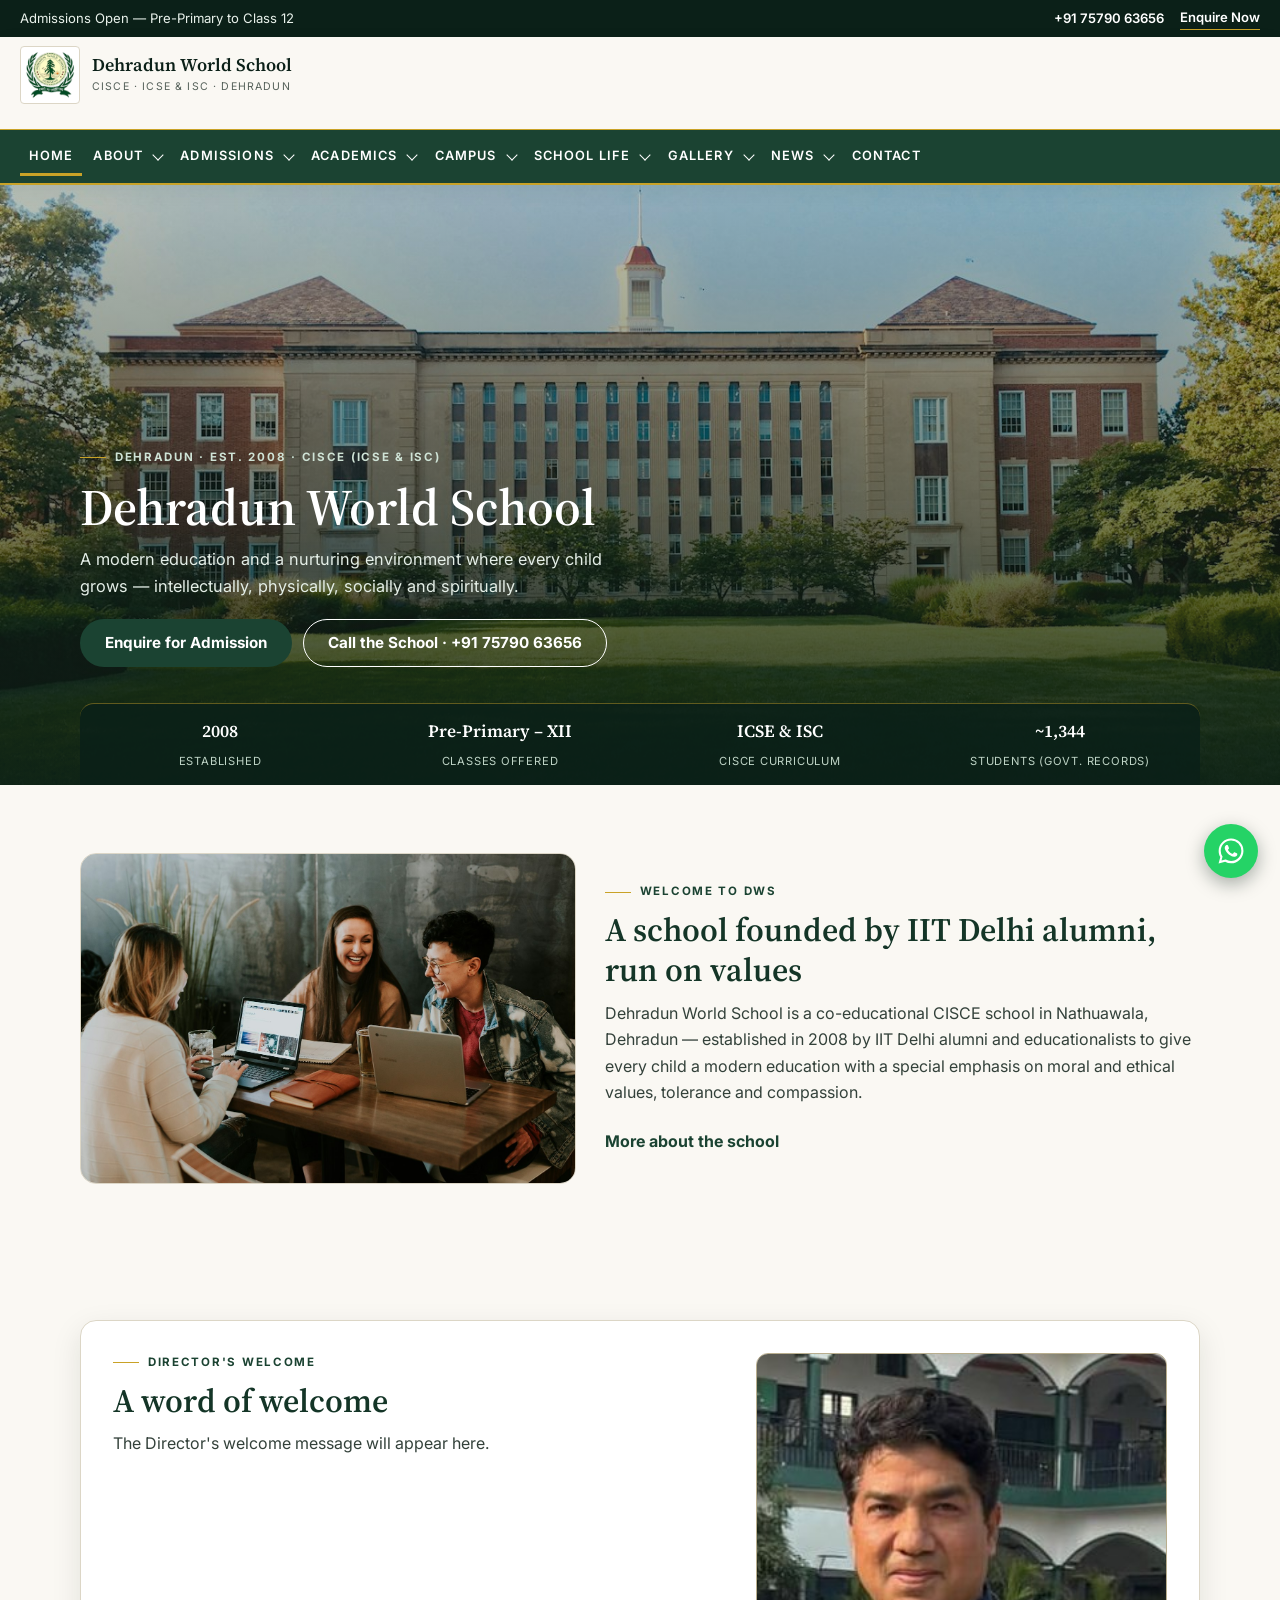
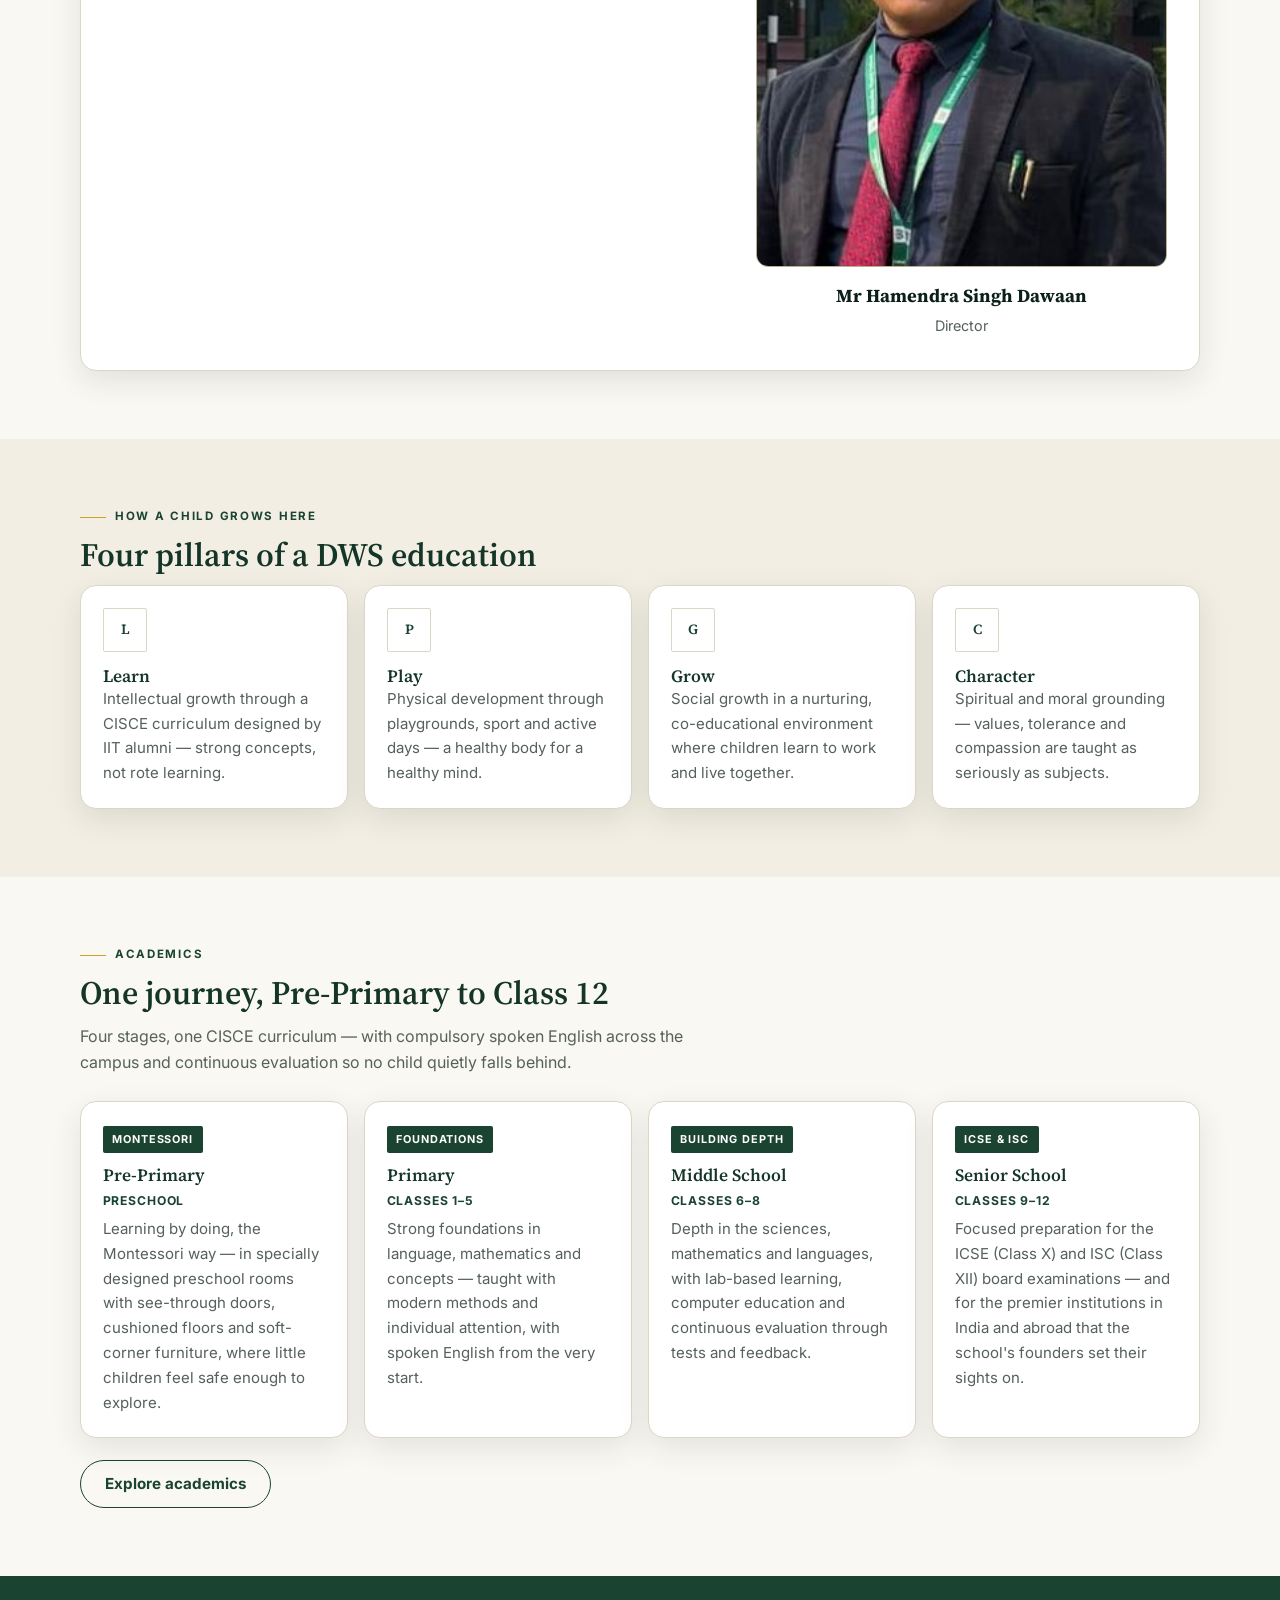
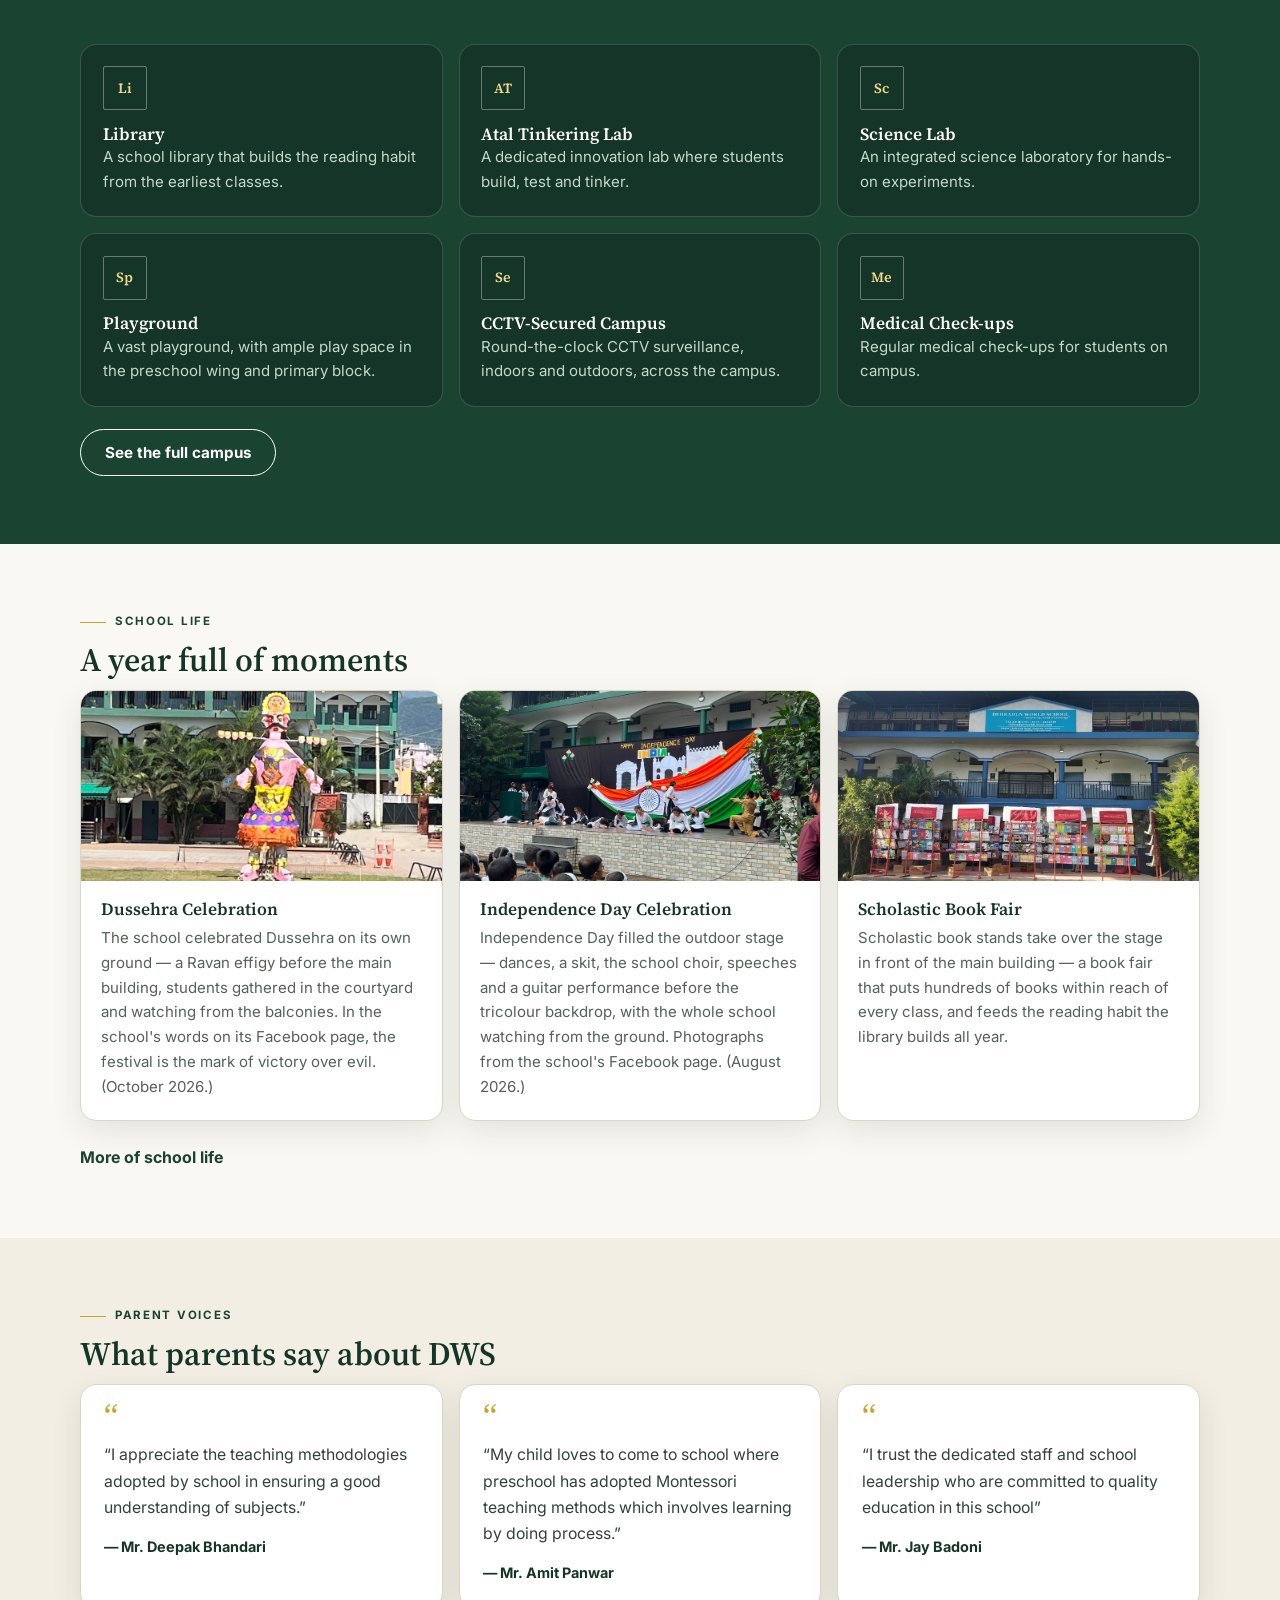
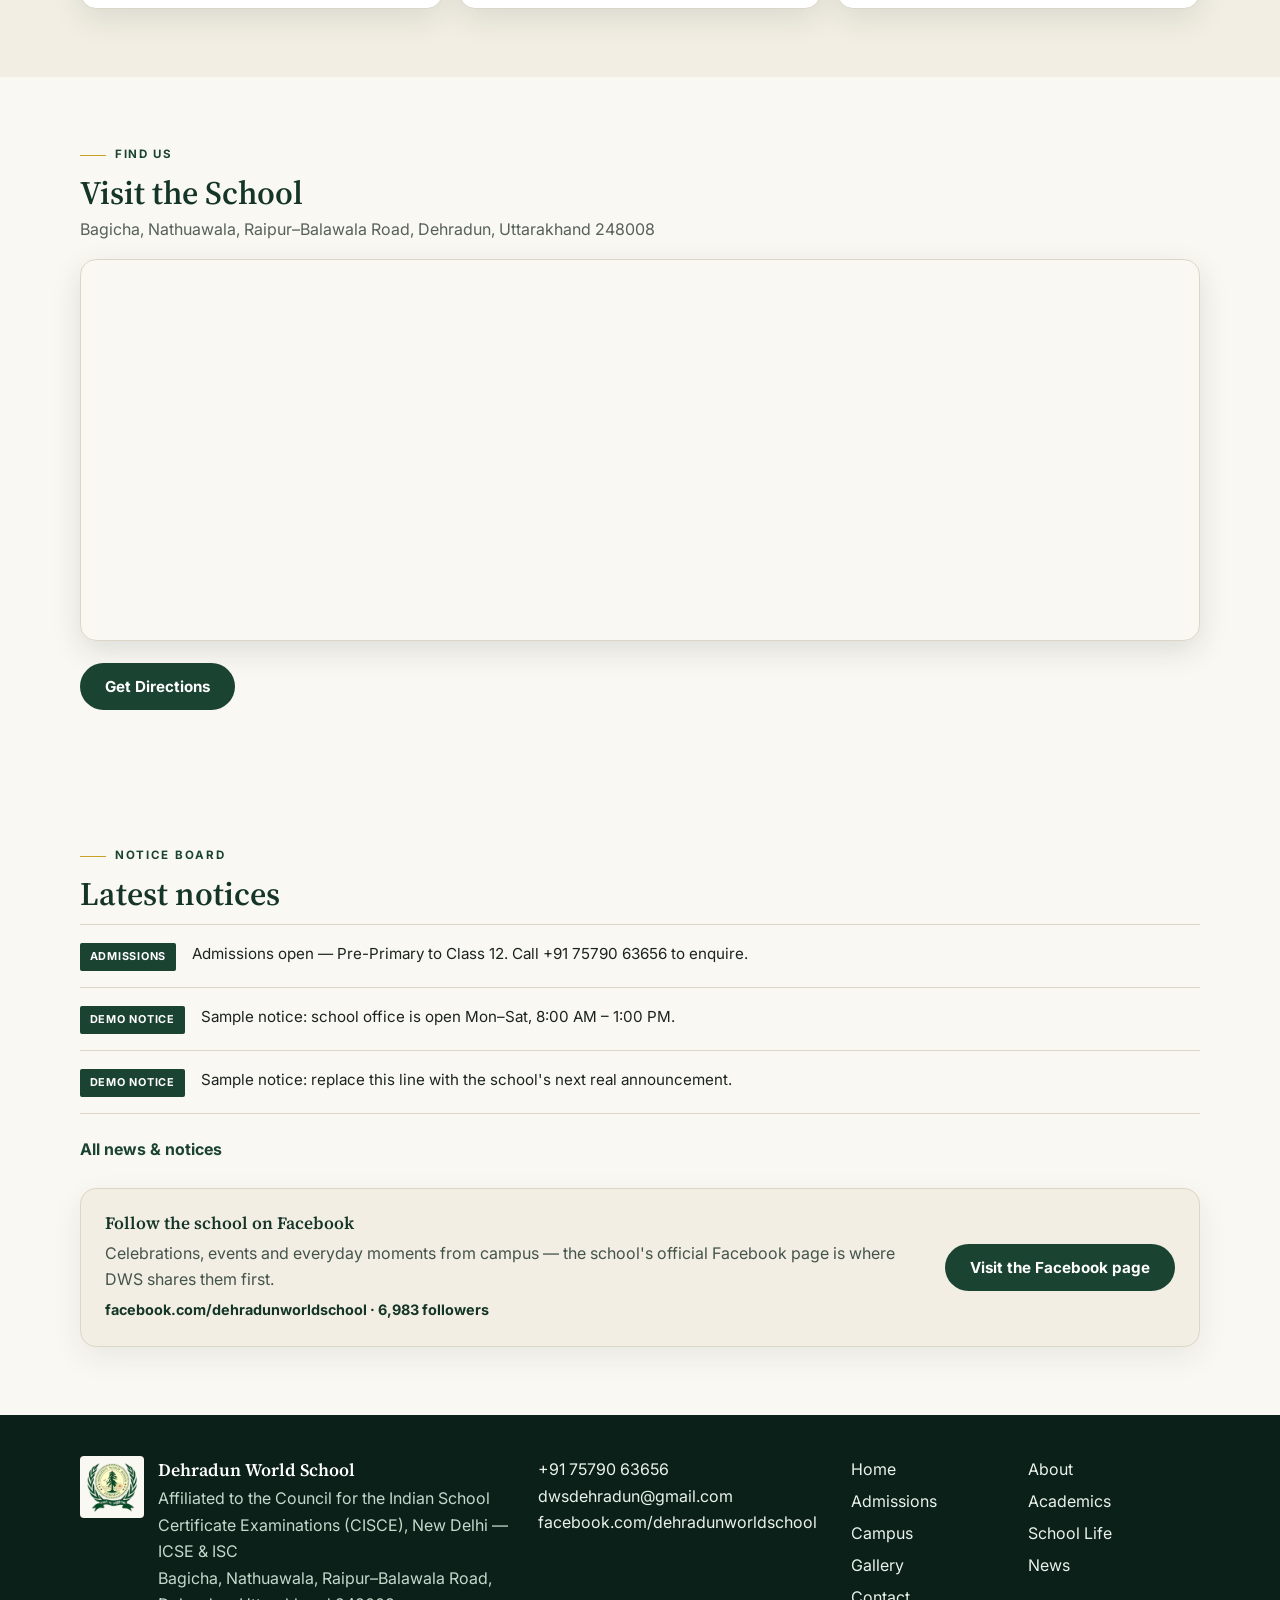
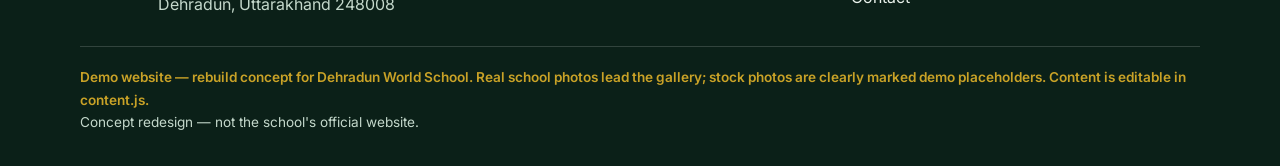
==== index.html @ 93c52773 "Director's photograph added (supplied by aryan) — home Director's Welcome + Director's Message page " ====
<!DOCTYPE html>
<html lang="en">
<head>
<meta charset="UTF-8">
<meta name="viewport" content="width=device-width, initial-scale=1.0">
<title>Dehradun World School, Dehradun — ICSE & ISC (CISCE) | Demo</title>
<meta name="description" content="Dehradun World School, Nathuawala, Dehradun — a co-educational CISCE school (ICSE & ISC), Pre-Primary to Class 12, established 2008 by IIT Delhi alumni. Demo rebuild concept.">
<meta property="og:title" content="Dehradun World School, Dehradun — ICSE & ISC (CISCE) | Demo">
<meta property="og:description" content="Dehradun World School, Nathuawala, Dehradun — a co-educational CISCE school (ICSE & ISC), Pre-Primary to Class 12, established 2008 by IIT Delhi alumni. Demo rebuild concept.">
<meta property="og:image" content="images/hero.jpg">
<meta property="og:type" content="website">
<link rel="icon" href="favicon.ico" sizes="any">
<link rel="icon" type="image/png" href="images/favicon.png">
<link rel="preconnect" href="https://fonts.googleapis.com">
<link rel="preconnect" href="https://fonts.gstatic.com" crossorigin>
<link href="https://fonts.googleapis.com/css2?family=Inter:wght@400;500;600;700;800&family=Source+Serif+4:opsz,wght@8..60,500;8..60,600;8..60,700&display=swap" rel="stylesheet">
<link rel="stylesheet" href="styles.css">
</head>
<body data-page="home">

<div class="topbar">
  <span class="topbar-text" id="topbarText"></span>
  <span class="topbar-links">
    <a id="topbarPhone" href="#"></a>
    <a class="topbar-cta" href="admissions.html" id="topbarCta"></a>
  </span>
</div>

<header class="site-header">
  <a class="brand" href="index.html">
    <img class="brand-logo" src="images/logo.png" alt="Dehradun World School crest">
    <span class="brand-text">
      <strong>Dehradun World School</strong>
      <small>CISCE · ICSE &amp; ISC · Dehradun</small>
    </span>
  </a>
  <button class="nav-toggle" id="navToggle" aria-expanded="false" aria-controls="mainNav">Menu</button>
  <nav class="main-nav" id="mainNav" aria-label="Main"></nav>
</header>

<main>

  <section class="hero">
    <div class="hero-media"><img id="heroImage" src="" alt=""></div>
    <div class="hero-overlay"></div>
    <div class="hero-content">
      <p class="eyebrow eyebrow-light" id="heroEyebrow"></p>
      <h1 id="heroTitle"></h1>
      <p class="hero-tagline" id="heroTagline"></p>
      <p class="hero-motto" id="heroMotto"></p>
      <p class="hero-sub" id="heroSub"></p>
      <div class="hero-ctas">
        <a class="btn btn-green" href="admissions.html" id="heroPrimary"></a>
        <a class="btn btn-outline" href="#" id="heroSecondary"></a>
      </div>
    </div>
    <div class="stat-band" id="statBand"></div>
  </section>

  <section class="section">
    <div class="container about-grid">
      <div class="about-media"><img id="welcomeImage" src="" alt="" loading="lazy"></div>
      <div>
        <div id="welcomeHead"></div>
        <div class="prose"><p id="welcomeText"></p></div>
        <p class="center-link"><a class="text-link" href="about.html" id="welcomeLink"></a></p>
      </div>
    </div>
  </section>

  <section class="section">
    <div class="container">
      <div class="director-welcome">
        <div class="dw-text">
          <div id="dwHead"></div>
          <div class="prose" id="dwText"></div>
        </div>
        <figure class="dw-photo">
          <div class="dw-photo-slot" id="dwPhotoSlot"></div>
          <figcaption><strong id="dwName"></strong><span id="dwRole"></span></figcaption>
        </figure>
      </div>
    </div>
  </section>

  <section class="section section-tint">
    <div class="container">
      <div id="pillarsHead"></div>
      <div class="card-row" id="pillarCards"></div>
    </div>
  </section>

  <section class="section">
    <div class="container">
      <div id="stagesHead"></div>
      <div class="card-row" id="stageCards"></div>
      <p class="center-link"><a class="btn btn-ghost" href="academics.html" id="stagesLink"></a></p>
    </div>
  </section>

  <section class="section section-green">
    <div class="container">
      <div id="facHead"></div>
      <div class="facility-grid" id="facPicks"></div>
      <p class="center-link"><a class="btn btn-outline" href="campus.html" id="facLink"></a></p>
    </div>
  </section>

  <section class="section">
    <div class="container">
      <div id="eventsHead"></div>
      <div class="card-row flex-3" id="homeEvents"></div>
      <p class="center-link"><a class="text-link" href="school-life.html" id="eventsLink"></a></p>
    </div>
  </section>

  <section class="section section-tint">
    <div class="container">
      <div id="testHead"></div>
      <div class="card-row flex-3" id="testCards"></div>
    </div>
  </section>

  <section class="section">
    <div class="container">
      <div id="visitHead"></div>
      <p class="visit-address" id="visitAddress"></p>
      <div class="map-wrap">
        <iframe id="mapFrame" loading="lazy" style="border:0" allowfullscreen referrerpolicy="no-referrer-when-downgrade" title="Dehradun World School on Google Maps"></iframe>
      </div>
      <p class="center-link"><a class="btn btn-green" id="directionsLink" href="#" target="_blank" rel="noopener"></a></p>
    </div>
  </section>

  <section class="section">
    <div class="container">
      <p class="eyebrow">Notice board</p>
      <h2>Latest notices</h2>
      <div class="notice-list" id="noticePreview"></div>
      <p class="center-link"><a class="text-link" href="news.html">All news &amp; notices</a></p>
      <div id="fbSlot" style="margin-top:1.6rem"></div>
    </div>
  </section>

</main>

<footer class="site-footer">
  <div class="container footer-grid">
    <div class="footer-brand">
      <img class="footer-logo" src="images/logo.png" alt="Dehradun World School crest">
      <div>
        <strong id="footerName"></strong>
        <p id="footerAff"></p>
        <p id="footerAddress"></p>
      </div>
    </div>
    <div>
      <p><a id="footerPhone" href="#"></a></p>
      <p><a id="footerEmail" href="#"></a></p>
      <p><a id="footerFb" href="#" target="_blank" rel="noopener"></a></p>
    </div>
    <nav class="footer-nav" id="footerNav" aria-label="Footer"></nav>
  </div>
  <div class="container footer-demo">
    <p id="footerDemo"></p>
    <p id="footerCredit"></p>
  </div>
</footer>

<div class="mobile-bar">
  <a class="mobile-call" id="mobileCall" href="#">Call Now</a>
  <a class="mobile-enquire" id="mobileEnquire" href="admissions.html">Enquire</a>
</div>

<script src="content.js"></script>
<script src="app.js"></script>
</body>
</html>
---- styles.css ----
/* Dehradun World School — demo styles (multi-page, v3)
   Institutional design system: solid deep green + white/ivory,
   Source Serif 4 for headings, Inter for text and navigation.
   Flat panels with 1px borders — no gradients, no pill badges,
   no floating soft-shadow cards. Gold appears only as thin
   rules and small markers. Layout code only — all content
   lives in content.js. */

:root{
  --green:#1B4332;
  --green-dark:#143527;
  --green-deep:#0B2018;
  --ivory:#FAF8F3;
  --cream:#F2EEE3;
  --ink:#1C2420;
  --muted:#55615A;
  --gold:#C9A227;
  --line:#DCD6C6;
  --radius:4px;
  --shadow:none;
}
*{margin:0;padding:0;box-sizing:border-box}
html{scroll-behavior:smooth}
body{
  font-family:"Inter",-apple-system,BlinkMacSystemFont,"Segoe UI",Roboto,"Helvetica Neue",Arial,sans-serif;
  background:var(--ivory);color:var(--ink);line-height:1.65;
  padding-bottom:57px; /* room for the sticky mobile bar */
  -webkit-font-smoothing:antialiased;
}
img{display:block;max-width:100%}
h1,h2,h3{
  font-family:"Source Serif 4",Georgia,"Times New Roman",serif;
  font-weight:600;line-height:1.22;color:var(--green-dark);
}
h2{font-size:1.7rem;margin-bottom:.6rem}
h3{font-size:1.08rem}
a{color:var(--green)}
a:focus-visible,button:focus-visible,input:focus-visible,select:focus-visible,textarea:focus-visible{
  outline:2px solid var(--green);outline-offset:2px;
}
.container{width:min(1120px,100% - 2.5rem);margin-inline:auto}
.section{padding:3.25rem 0}
.section-tight{padding:2.2rem 0}
.section-tint{background:var(--cream)}
.section-green{background:var(--green);color:#EAF2EC}
.section-green h2{color:#fff}
.section-green .section-intro{color:#C4D8CB}
.section-green .eyebrow{color:#CFE3D6}
.section-intro{color:var(--muted);max-width:660px;margin-bottom:1.6rem}
.center-link{margin-top:1.4rem}
section[id],article[id],figure[id]{scroll-margin-top:132px}
.jump-anchor{display:block;height:0;scroll-margin-top:132px}

/* Buttons — solid, square-ish, uppercase sans */
.btn{
  display:inline-block;text-decoration:none;font-weight:700;border-radius:var(--radius);
  padding:.85rem 1.45rem;font-size:.82rem;letter-spacing:.06em;text-transform:uppercase;
  border:1px solid transparent;cursor:pointer;font-family:inherit;line-height:1.3;
}
.btn-green{background:var(--green);color:#fff}
.btn-green:hover{background:var(--green-dark)}
.btn-outline{border-color:#fff;color:#fff;background:transparent}
.btn-outline:hover{background:rgba(255,255,255,.12)}
.btn-ghost{border-color:var(--green);color:var(--green);background:transparent}
.btn-ghost:hover{background:var(--cream)}
.btn-block{width:100%;text-align:center;font-size:.88rem}
.text-link{font-weight:700;text-decoration:none}
.text-link:hover{text-decoration:underline;text-underline-offset:4px}

/* Section eyebrows — small caps with a thin gold rule */
.eyebrow{
  text-transform:uppercase;letter-spacing:.15em;font-size:.72rem;font-weight:700;
  color:var(--green);margin-bottom:.55rem;
}
.eyebrow::before{content:"";display:inline-block;width:26px;height:1px;background:var(--gold);vertical-align:middle;margin-right:.55rem}
.eyebrow-light{color:#CFE3D6}

/* Top bar */
.topbar{
  background:var(--green-deep);color:#EAF2EC;font-size:.82rem;
  display:flex;flex-wrap:wrap;gap:.3rem .9rem;align-items:center;justify-content:space-between;
  padding:.45rem 1.25rem;
}
.topbar a{color:#fff;text-decoration:none;font-weight:600}
.topbar-links{display:flex;gap:1rem;align-items:center}
.topbar-cta{border-bottom:1px solid var(--gold);padding:0;color:#fff!important}

/* Header — cream brand row over a deep-green nav strip with
   gold borders (aryan's calls, Oct 21): the all-green header
   camouflaged against the green page heroes, so the brand row
   went cream; the nav strip then went back to green with gold
   trim and light text, the gold rules separating it from the
   green heroes below. Dropdown panels are a shade darker. */
.site-header{
  position:sticky;top:0;z-index:40;background:var(--ivory);
  border-bottom:2px solid var(--gold);
  box-shadow:0 6px 18px rgba(18,41,31,.07);
  display:flex;align-items:center;justify-content:space-between;gap:1rem;flex-wrap:wrap;
  padding:.55rem 1.25rem;
}
.brand{display:flex;align-items:center;gap:.75rem;text-decoration:none;min-width:0}
.brand-logo{
  width:52px;height:50px;object-fit:contain;flex:0 0 auto;
  background:#fff;border:1px solid var(--line);border-radius:var(--radius);padding:3px;
}
.brand-text strong{
  display:block;font-family:"Source Serif 4",Georgia,serif;font-weight:600;
  color:var(--green-deep);font-size:1.02rem;line-height:1.15;
}
.brand-text small{
  color:var(--muted);font-size:.66rem;letter-spacing:.11em;text-transform:uppercase;
  display:block;white-space:nowrap;overflow:hidden;text-overflow:ellipsis;margin-top:.15rem;
}
.nav-toggle{
  background:transparent;color:var(--green-deep);border:1px solid var(--green);border-radius:var(--radius);
  font:inherit;font-weight:700;font-size:.78rem;letter-spacing:.08em;text-transform:uppercase;
  padding:.55rem .95rem;cursor:pointer;
}

/* Nav — base (mobile / narrow): panel under the header,
   sections expand as an accordion via the caret button. */
.main-nav{
  display:none;position:absolute;top:100%;left:0;right:0;
  background:var(--green-dark);border-bottom:2px solid var(--gold);
  flex-direction:column;padding:.4rem 0 .8rem;
  max-height:calc(100vh - 70px);overflow-y:auto;
}
.main-nav.open{display:flex}
.nav-item{border-top:1px solid rgba(255,255,255,.13);position:relative}
.nav-item:first-child{border-top:0}
.nav-link{
  display:block;text-decoration:none;font-weight:600;font-size:.8rem;letter-spacing:.09em;
  text-transform:uppercase;color:#fff;padding:.75rem 3rem .75rem 1.25rem;
}
.nav-link:hover{color:#F0D98C}
.nav-item-active>.nav-link{box-shadow:inset 3px 0 0 var(--gold)}
.nav-caret{
  position:absolute;right:.6rem;top:.32rem;width:40px;height:40px;
  background:transparent;border:0;cursor:pointer;padding:0;
}
.nav-caret::before{
  content:"";display:block;margin:6px auto 0;width:9px;height:9px;
  border-right:2px solid #fff;border-bottom:2px solid #fff;
  transform:rotate(45deg);transition:transform .18s ease;
}
.nav-item.open .nav-caret::before{transform:rotate(225deg)}
.dropdown{display:none;padding:.1rem 0 .55rem}
.nav-item.open .dropdown{display:block}
.dropdown a{
  display:block;text-decoration:none;color:#DCE9DF;font-size:.92rem;font-weight:500;
  padding:.48rem 1.25rem .48rem 2.1rem;
}
.dropdown a:hover{color:#fff;background:rgba(255,255,255,.07)}

/* Page hero (inner pages) — flat deep-green band */
.page-hero{background:var(--green-deep);color:#fff;padding:2.9rem 0 2.5rem}
.page-hero h1{color:#fff;font-size:2.1rem;margin-bottom:.5rem}
.page-hero-intro{color:#D8E6DC;max-width:640px}

/* Home hero — FIRST-VERSION treatment (restored Oct 21 at
   aryan's request): the grand building photo, gradient overlay
   and text over the photo at every size, pill buttons, and the
   stat band floating along the bottom with rounded corners and
   a gold hairline. Mobile keeps the same overlay composition,
   with the content lifted clear of the stat band (the original
   v1 mobile overlap is deliberately not reproduced). The hero
   exists only on the home page, so these rules touch nothing
   else. Typefaces stay Source Serif 4 / Inter. */
.hero{position:relative;background:var(--green-deep);color:#fff;overflow:hidden}
.hero-media img{width:100%;height:640px;object-fit:cover;object-position:center}
.hero-overlay{display:block;position:absolute;inset:0;background:linear-gradient(180deg,rgba(11,32,24,.25) 0%,rgba(11,32,24,.55) 55%,rgba(11,32,24,.92) 100%)}
.hero-content{position:absolute;left:0;right:0;bottom:224px;padding:0 1.25rem}
.hero h1{color:#fff;font-size:2.35rem;margin-bottom:.5rem}
.hero-tagline,.hero-motto{display:none}
.hero-sub{color:#E4EEE7;max-width:560px;font-size:1.02rem}
.hero-ctas{display:flex;flex-wrap:wrap;gap:.7rem;margin-top:1.2rem}
.stat-band{
  position:absolute;left:.9rem;right:.9rem;bottom:.9rem;
  display:grid;grid-template-columns:repeat(2,1fr);
  background:rgba(11,32,24,.88);border-top:1px solid rgba(201,162,39,.45);
  border-radius:14px;
}
.stat{padding:.8rem 1rem;text-align:center}
.stat strong{
  display:block;font-family:"Source Serif 4",Georgia,serif;font-weight:600;
  font-size:1.08rem;color:#fff;
}
.stat span{font-size:.7rem;letter-spacing:.07em;text-transform:uppercase;color:#BFD4C6}

/* Home page — first-version soft theme, scoped to the home page
   only (inner pages keep the flat professional treatment):
   pill buttons, rounded corners, soft shadows. */
body[data-page="home"] .btn{
  border-radius:999px;text-transform:none;letter-spacing:0;
  font-size:.95rem;padding:.8rem 1.5rem;
}
body[data-page="home"] .card{border-radius:16px;box-shadow:0 10px 30px rgba(18,41,31,.10)}
body[data-page="home"] .fac-card{border-radius:16px}
body[data-page="home"] .fb-card{border-radius:16px;box-shadow:0 10px 30px rgba(18,41,31,.08)}
body[data-page="home"] .about-media img{border-radius:16px}

/* Split sections (welcome / about) */
.about-grid{display:grid;gap:1.8rem}
.about-media img{width:100%;height:100%;min-height:260px;object-fit:cover;border-radius:var(--radius);border:1px solid var(--line)}
.prose p{margin-bottom:1rem;color:#33413A}
.check-list{list-style:none;margin-top:1.2rem;display:grid;gap:.5rem}
.check-list li{padding-left:1.5rem;position:relative;font-weight:600;color:var(--green-dark)}
.check-list li::before{content:"";position:absolute;left:0;top:.62em;width:7px;height:7px;background:var(--gold)}

/* Card rows — swipeable snap carousel on mobile, grid on desktop.
   Cards are flat panels: 1px border, 4px radius, no shadow. */
.card-row{
  display:flex;gap:1rem;overflow-x:auto;scroll-snap-type:x mandatory;
  padding:.4rem .2rem 1rem;margin:0 -.2rem;
  scrollbar-width:none;
}
.card-row::-webkit-scrollbar{display:none}
.card{
  background:#fff;border:1px solid var(--line);border-radius:var(--radius);
  box-shadow:none;flex:0 0 82%;scroll-snap-align:start;overflow:hidden;
}
.card-body{padding:1.15rem 1.25rem 1.3rem}
.card-body p{color:var(--muted);font-size:.94rem;margin-top:.35rem}
.monogram{
  display:inline-flex;align-items:center;justify-content:center;
  width:44px;height:44px;border-radius:2px;
  background:transparent;color:var(--green);border:1px solid var(--line);
  font-family:"Source Serif 4",Georgia,serif;font-weight:600;font-size:.88rem;margin-bottom:.85rem;
}
.monogram-gold{background:transparent;color:#F0D98C;border-color:rgba(255,255,255,.35)}
.pillar-card{padding:1.4rem}
.pillar-card p,.fac-card p{color:var(--muted);font-size:.94rem}
.stage-mini{padding:1.35rem}
.stage-mini p{color:var(--muted);font-size:.94rem;margin-top:.35rem}
.stage-classes{font-size:.76rem!important;font-weight:700;letter-spacing:.07em;text-transform:uppercase;color:var(--green)!important}
.card-tag-static{
  display:inline-block;background:var(--green);color:#fff;font-size:.68rem;font-weight:700;
  letter-spacing:.08em;text-transform:uppercase;padding:.3rem .6rem;border-radius:2px;margin-bottom:.7rem;
}

/* Academics stage cards */
.acad-card .card-media{position:relative}
.acad-card .card-media img,.event-card .card-media img{width:100%;height:190px;object-fit:cover}
.card-tag{
  position:absolute;left:.8rem;bottom:.8rem;background:var(--green);color:#fff;
  font-size:.7rem;font-weight:700;letter-spacing:.08em;text-transform:uppercase;
  padding:.3rem .6rem;border-radius:2px;
}
/* Board results (Academics) — the toppers-board photograph and
   the two board cards. */
.results-figure{margin-bottom:1.4rem}
.results-figure img{width:100%;display:block;border:1px solid var(--line);border-radius:var(--radius)}
.results-figure figcaption{color:var(--muted);font-size:.85rem;margin-top:.5rem}
.result-exam{font-size:.76rem;font-weight:700;letter-spacing:.07em;text-transform:uppercase;color:var(--green)}
.result-score{font-family:"Source Serif 4",Georgia,serif;font-size:2.4rem;font-weight:700;color:var(--green-deep);line-height:1.1;margin:.25rem 0 .15rem}
.result-topper{font-weight:700;color:var(--ink);margin-bottom:.35rem}
.acad-card ul{list-style:none;display:grid;gap:.3rem;margin-top:.7rem}
.acad-card li{font-size:.9rem;font-weight:600;color:var(--green-dark);padding-left:1.2rem;position:relative}
.acad-card li::before{content:"—";position:absolute;left:0;color:var(--gold)}

/* Facility panels */
.facility-grid{display:grid;grid-template-columns:1fr;gap:1rem}
.fac-card{background:#fff;border:1px solid var(--line);border-radius:var(--radius);padding:1.35rem;box-shadow:none}
.fac-card-light{background:var(--green-dark);border:1px solid rgba(255,255,255,.16);box-shadow:none}
.fac-card-light h3{color:#fff}
.fac-card-light p{color:#C4D8CB}

/* Photo pairs / gallery */
.photo-grid{display:grid;grid-template-columns:1fr;gap:1rem}
.gallery-card{margin:0;flex:none}
.gallery-card img{width:100%;height:240px;object-fit:cover}
.gallery-card figcaption{
  padding:.7rem 1rem;font-weight:600;font-size:.9rem;color:var(--green-dark);
  border-top:1px solid var(--line);background:#fff;
}

/* Events */
.event-card{display:flex;flex-direction:column}

/* Admissions — steps as a numbered editorial list */
.steps{list-style:none;display:grid;gap:0;margin-bottom:2.2rem;border-bottom:1px solid var(--line)}
.step{
  display:grid;grid-template-columns:58px 1fr;column-gap:1rem;align-items:start;
  background:transparent;border:0;border-top:1px solid var(--line);border-radius:0;
  padding:1.15rem 0;box-shadow:none;
}
.step-num{
  font-family:"Source Serif 4",Georgia,serif;font-weight:600;font-size:1.5rem;
  color:var(--green);line-height:1.1;padding-top:.1rem;grid-row:span 2;
}
.step h3{margin-bottom:.2rem}
.step p{color:var(--muted);font-size:.94rem;grid-column:2;max-width:680px}
.adm-grid{display:grid;gap:1.4rem}
.adm-notes{display:grid;gap:1rem;align-content:start}
.note-card{background:var(--cream);border-left:3px solid var(--gold);border-radius:0;padding:1.1rem 1.2rem}
.note-card p{color:#44544B;font-size:.94rem}
.note-card ul{margin:.6rem 0 .4rem 1.1rem;color:#44544B;font-size:.94rem;display:grid;gap:.25rem}
.enquiry-form{background:#fff;border:1px solid var(--line);border-radius:var(--radius);box-shadow:none;padding:1.5rem}
.enquiry-form h3{margin-bottom:.3rem}
.form-note{font-size:.85rem;color:var(--muted);margin-bottom:1.1rem}
.enquiry-form label{display:block;font-weight:600;font-size:.9rem;margin-bottom:1rem;color:var(--green-dark)}
.enquiry-form input,.enquiry-form select,.enquiry-form textarea{
  width:100%;margin-top:.35rem;padding:.75rem .85rem;border:1px solid #C9C2AE;border-radius:var(--radius);
  font:inherit;font-size:.95rem;background:#fff;color:var(--ink);
}
.enquiry-form input:focus,.enquiry-form select:focus,.enquiry-form textarea:focus{outline:2px solid var(--green);outline-offset:1px}
.optional{font-weight:400;color:var(--muted)}
.form-success{margin-top:1rem;background:#E7F2EA;border:1px solid var(--green);color:var(--green-dark);border-radius:var(--radius);padding:.9rem 1rem;font-weight:600}

/* Online application form — green section bands (the school
   form's own section headers, in the site palette) and a
   two-column field grid on wider screens. */
.apply-form .form-band{
  background:var(--green);color:#fff;font-size:1rem;font-weight:600;
  padding:.6rem 1rem;border-radius:var(--radius);margin:1.5rem 0 1.1rem;
}
.apply-form .form-band:first-of-type{margin-top:.3rem}
.apply-grid{display:grid;gap:0}
.req{color:#C0392B}
@media (min-width:760px){
  .apply-grid{grid-template-columns:1fr 1fr;column-gap:1.4rem}
}

/* Director's message — reserved slot (blank until the school
   provides the photograph and the message). */
.director-slot{display:grid;gap:1.4rem}
.director-photo{
  aspect-ratio:4/5;margin:0;border:1px dashed #B9AE8E;background:#fff;border-radius:var(--radius);
  display:flex;align-items:center;justify-content:center;text-align:center;padding:1rem;
  color:var(--muted);font-size:.82rem;font-weight:600;letter-spacing:.07em;text-transform:uppercase;
}
.director-message{border:1px solid var(--line);background:#fff;border-radius:var(--radius);padding:1.5rem;min-height:220px}
.slot-note{color:var(--muted)}

/* Floating WhatsApp button — every page (added by app.js
   chrome). On phones it sits above the sticky Call/Enquire
   bar; on desktop it rests in the corner. */
.wa-float{
  position:fixed;right:16px;bottom:72px;z-index:80;
  width:54px;height:54px;border-radius:50%;background:#25D366;
  display:flex;align-items:center;justify-content:center;
  box-shadow:0 6px 18px rgba(11,32,24,.35);
}
.wa-float svg{width:30px;height:30px;fill:#fff}
.wa-float:hover{background:#1FBA59}
@media (min-width:1100px){
  .wa-float{bottom:22px;right:22px}
}

/* Home — school location map */
.visit-address{color:var(--muted);margin:-.4rem 0 1rem}
.map-wrap{border:1px solid var(--line);border-radius:16px;overflow:hidden;box-shadow:0 10px 30px rgba(11,32,24,.12);margin-bottom:1.2rem}
.map-wrap iframe{width:100%;height:380px;display:block}

/* Home — Director's Welcome (text + photo slot blank until
   the school provides them; name captioned under the photo). */
.director-welcome{
  display:grid;gap:1.6rem;background:#fff;border:1px solid var(--line);
  border-radius:16px;box-shadow:0 10px 30px rgba(11,32,24,.10);padding:1.6rem;
}
.dw-photo{margin:0}
.dw-photo-slot{
  aspect-ratio:4/5;border:1px dashed #B9AE8E;border-radius:12px;background:var(--cream);
  display:flex;align-items:center;justify-content:center;text-align:center;padding:1rem;
  color:var(--muted);font-size:.82rem;font-weight:600;letter-spacing:.07em;text-transform:uppercase;
}
.dw-photo figcaption{text-align:center;margin-top:.9rem}
.dw-photo figcaption strong{display:block;font-family:"Source Serif 4",Georgia,serif;font-size:1.15rem;color:var(--green-deep)}
.dw-photo figcaption span{color:var(--muted);font-size:.9rem}
.dw-note{color:var(--muted)}
.dw-photo-slot.has-photo{padding:0;border-style:solid;overflow:hidden}
.dw-photo-slot img{width:100%;height:100%;object-fit:cover;object-position:center 18%;display:block}
.director-photo{overflow:hidden}
.director-photo.has-photo{border-style:solid}
.director-photo img{width:100%;height:100%;object-fit:cover;object-position:center 18%;display:block}
@media (min-width:860px){
  .director-welcome{grid-template-columns:1.5fr 1fr;align-items:start;padding:2rem}
}
@media (min-width:760px){
  .director-slot{grid-template-columns:300px 1fr;align-items:start}
}
.faq-list{display:grid;gap:0;border-top:1px solid var(--line)}
.faq-item{background:transparent;border:0;border-bottom:1px solid var(--line);border-radius:0;padding:1.25rem 0;box-shadow:none}
.faq-item p{color:var(--muted);font-size:.95rem;margin-top:.35rem;max-width:760px}

/* Timeline — editorial rows, year as serif text */
.timeline{list-style:none;display:grid;gap:0;border-bottom:1px solid var(--line)}
.timeline-item{
  display:flex;gap:1.2rem;align-items:flex-start;background:transparent;
  border:0;border-top:1px solid var(--line);border-radius:0;padding:1.25rem 0;box-shadow:none;
}
.timeline-year{
  flex:0 0 74px;font-family:"Source Serif 4",Georgia,serif;font-weight:600;color:var(--green);
  background:none;border:0;border-radius:0;padding:.1rem 0 0;font-size:1.1rem;
}
.timeline-item p{color:#33413A;font-size:.96rem}

/* Crest block */
.crest-grid{display:grid;gap:1.8rem;align-items:center}
.crest-media{display:flex;justify-content:center}
.crest-media img{width:min(300px,80%);height:auto}
.crest-lines{display:grid;gap:1rem;margin-top:1.2rem}
.crest-line{background:var(--cream);border-left:3px solid var(--gold);border-radius:0;padding:1rem 1.2rem}
.crest-line small{display:block;font-size:.72rem;font-weight:700;letter-spacing:.1em;text-transform:uppercase;color:var(--muted);margin-bottom:.2rem}
.crest-line strong{font-family:"Source Serif 4",Georgia,serif;font-weight:600;font-size:1.15rem;color:var(--green-dark)}
.crest-line span{display:block;color:#44544B;font-size:.92rem}

/* Slot / placeholder blocks */
.slot-card{
  background:#fff;border:1.5px dashed #B9AE8E;border-radius:var(--radius);
  padding:1.7rem;text-align:left;box-shadow:none;
}
.slot-card p{color:var(--muted);max-width:640px}
.slot-tag{
  display:inline-block;background:var(--cream);color:#7A5F10;font-size:.68rem;font-weight:800;
  letter-spacing:.08em;text-transform:uppercase;padding:.3rem .6rem;border-radius:2px;margin-bottom:.8rem;
}

/* Facebook panel */
.fb-card{
  background:var(--cream);border:1px solid var(--line);border-radius:var(--radius);
  padding:1.5rem;display:grid;gap:1.1rem;align-items:center;box-shadow:none;
}
.fb-card p{color:#44544B;margin-top:.35rem}
.fb-meta{font-weight:700;color:var(--green-dark)!important;font-size:.9rem}

/* Testimonials */
.test-card{padding:1.45rem}
.quote-mark{font-family:"Source Serif 4",Georgia,serif;font-size:2.2rem;line-height:.6;color:var(--gold);margin-bottom:.85rem}
.test-card blockquote{font-size:.99rem;color:#33413A}
.test-name{margin-top:.9rem;font-weight:700;color:var(--green-dark);font-size:.9rem}

/* Notices — flat rows with hairlines */
.notice-list{display:grid;gap:0;border-top:1px solid var(--line)}
.notice{
  background:transparent;border:0;border-bottom:1px solid var(--line);border-radius:0;
  padding:1rem 0;display:flex;gap:1rem;align-items:flex-start;
}
.notice-tag{
  flex:0 0 auto;background:var(--green);color:#fff;font-size:.68rem;font-weight:700;
  letter-spacing:.07em;text-transform:uppercase;padding:.3rem .6rem;border-radius:2px;margin-top:.15rem;
}
.notice p{font-size:.95rem}

/* Videos — flat link rows, same idiom as notices */
.video-list{display:grid;gap:0;border-top:1px solid var(--line)}
.video-row{
  display:flex;flex-wrap:wrap;gap:.3rem 1rem;align-items:baseline;justify-content:space-between;
  padding:.95rem 0;border-bottom:1px solid var(--line);text-decoration:none;
}
.video-title{font-weight:600;color:var(--green-dark);font-size:.98rem}
.video-row:hover .video-title{color:var(--green);text-decoration:underline}
.video-meta{color:var(--muted);font-size:.85rem;white-space:nowrap}

/* Contact */
.contact-grid{display:grid;gap:1.8rem}
.contact-address{font-style:normal;font-size:1.05rem;font-weight:600;color:var(--green-dark);margin-bottom:1.2rem;line-height:1.55}
.contact-line{display:flex;gap:.8rem;margin-bottom:.7rem;align-items:flex-start}
.contact-label{flex:0 0 92px;font-size:.75rem;font-weight:700;letter-spacing:.08em;text-transform:uppercase;color:var(--muted);padding-top:.25rem}
.contact-line small{color:var(--muted)}
.contact-ctas{display:flex;flex-wrap:wrap;gap:.7rem;margin-top:1.4rem}
.contact-card{
  background:var(--green);border-radius:var(--radius);color:#EAF2EC;
  padding:2rem;display:flex;flex-direction:column;gap:.8rem;align-items:flex-start;justify-content:center;
}
.contact-card h3{color:#fff;font-size:1.45rem}
.contact-crest{width:120px;height:auto;background:var(--ivory);border-radius:var(--radius);padding:.5rem}
.adm-card{background:var(--cream);border-left:3px solid var(--gold);border-radius:0;padding:1.3rem 1.4rem;margin-top:1.8rem}
.adm-card p{color:#44544B;font-size:.95rem;margin:.35rem 0 1rem}

/* Footer */
.site-footer{background:var(--green-deep);color:#C4D8CB;padding:2.6rem 0 2rem}
.footer-grid{display:grid;gap:1.4rem}
.footer-brand{display:flex;gap:.9rem;align-items:flex-start}
.footer-logo{width:64px;height:auto;background:var(--ivory);border-radius:var(--radius);padding:.3rem;flex:0 0 auto}
.site-footer strong{color:#fff;font-family:"Source Serif 4",Georgia,serif;font-weight:600;font-size:1.1rem}
.site-footer a{color:#EAF2EC;text-decoration:none}
.site-footer a:hover{text-decoration:underline;text-underline-offset:3px}
.footer-nav{display:grid;gap:.35rem;align-content:start;grid-template-columns:1fr 1fr}
.footer-demo{border-top:1px solid rgba(255,255,255,.16);margin-top:1.8rem;padding-top:1.2rem;font-size:.85rem}
.footer-demo p:first-child{color:var(--gold);font-weight:600}

/* Sticky mobile bar — flat, two divided halves */
.mobile-bar{
  position:fixed;left:0;right:0;bottom:0;z-index:50;display:flex;
  border-top:2px solid var(--gold);
}
.mobile-bar a{
  flex:1;text-align:center;text-decoration:none;font-weight:700;
  padding:1rem .5rem;font-size:.85rem;letter-spacing:.07em;text-transform:uppercase;
}
.mobile-call{background:#fff;color:var(--green-deep)}
.mobile-enquire{background:var(--green-deep);color:#fff;border-left:1px solid rgba(201,162,39,.5)}

/* Layout grids (desktop widths) */
@media (min-width:900px){
  body{padding-bottom:0}
  .mobile-bar{display:none}
  h2{font-size:2.05rem}
  .hero-media img{height:600px}
  .hero-content{inset:auto 0 118px 0;left:50%;right:auto;transform:translateX(-50%);width:min(1120px,100% - 2.5rem);padding:0}
  .hero h1{font-size:3.2rem}
  .stat-band{left:50%;right:auto;transform:translateX(-50%);bottom:0;width:min(1120px,100% - 2.5rem);grid-template-columns:repeat(4,1fr);border-radius:14px 14px 0 0}
  .page-hero{padding:3.4rem 0 2.9rem}
  .page-hero h1{font-size:2.65rem}
  .about-grid{grid-template-columns:1fr 1.2fr;align-items:center}
  .crest-grid{grid-template-columns:.8fr 1.2fr}
  .card-row{display:grid;grid-template-columns:repeat(4,1fr);overflow:visible;padding:0;margin:0}
  .card{flex:none}
  .flex-3{grid-template-columns:repeat(3,1fr)}
  .facility-grid{grid-template-columns:repeat(3,1fr)}
  .photo-grid{grid-template-columns:repeat(2,1fr)}
  .photo-grid-3{grid-template-columns:repeat(3,1fr)}
  .adm-grid{grid-template-columns:1fr 1.1fr;align-items:start}
  .faq-list{grid-template-columns:none}
  .contact-grid{grid-template-columns:1.2fr 1fr;align-items:stretch}
  .fb-card{grid-template-columns:1.4fr auto}
  .footer-grid{grid-template-columns:1.5fr 1fr 1.2fr}
  .section{padding:4.25rem 0}
}

/* Desktop navigation (wide): masthead row, then a nav row with
   dropdown panels — deep green, white text, two columns when long. */
@media (min-width:1100px){
  .nav-toggle{display:none}
  .brand-logo{width:60px;height:58px}
  .brand-text strong{font-size:1.12rem}
  .main-nav{
    display:flex;position:static;flex-direction:row;background:var(--green);
    border-bottom:0;box-shadow:none;padding:.35rem 1.25rem .45rem;margin:.55rem -1.25rem -.55rem;
    flex-basis:calc(100% + 2.5rem);gap:.15rem;align-items:stretch;overflow:visible;max-height:none;
    border-top:1px solid var(--gold);
  }
  .nav-item{border-top:0;display:flex;align-items:stretch;position:relative}
  .nav-link{
    display:flex;align-items:center;padding:.6rem .55rem;
    font-size:.8rem;letter-spacing:.09em;color:#fff;
  }
  .nav-link:hover{color:#F0D98C}
  .nav-item-active>.nav-link{box-shadow:inset 0 -3px 0 var(--gold)}
  .nav-caret{
    position:static;width:22px;height:auto;margin-left:-.3rem;
  }
  .nav-caret::before{margin:0 auto;width:7px;height:7px;border-width:0 1.5px 1.5px 0;border-right-color:#fff;border-bottom-color:#fff}
  .dropdown{
    position:absolute;top:100%;left:0;min-width:258px;z-index:60;
    background:var(--green-dark);border-top:2px solid var(--gold);
    box-shadow:0 14px 28px rgba(11,32,24,.28);
    padding:.55rem 0;
  }
  .nav-item:hover .dropdown,.nav-item:focus-within .dropdown,.nav-item.open .dropdown{display:block}
  .dropdown.dropdown-cols{
    display:none;grid-template-columns:1fr 1fr;min-width:470px;column-gap:0;
  }
  .nav-item:hover .dropdown.dropdown-cols,.nav-item:focus-within .dropdown.dropdown-cols,.nav-item.open .dropdown.dropdown-cols{display:grid}
  .dropdown a{
    padding:.52rem 1.15rem;font-size:.9rem;color:#DCE9DF;white-space:nowrap;
  }
  .dropdown a:hover{background:rgba(255,255,255,.08);color:#fff}
}
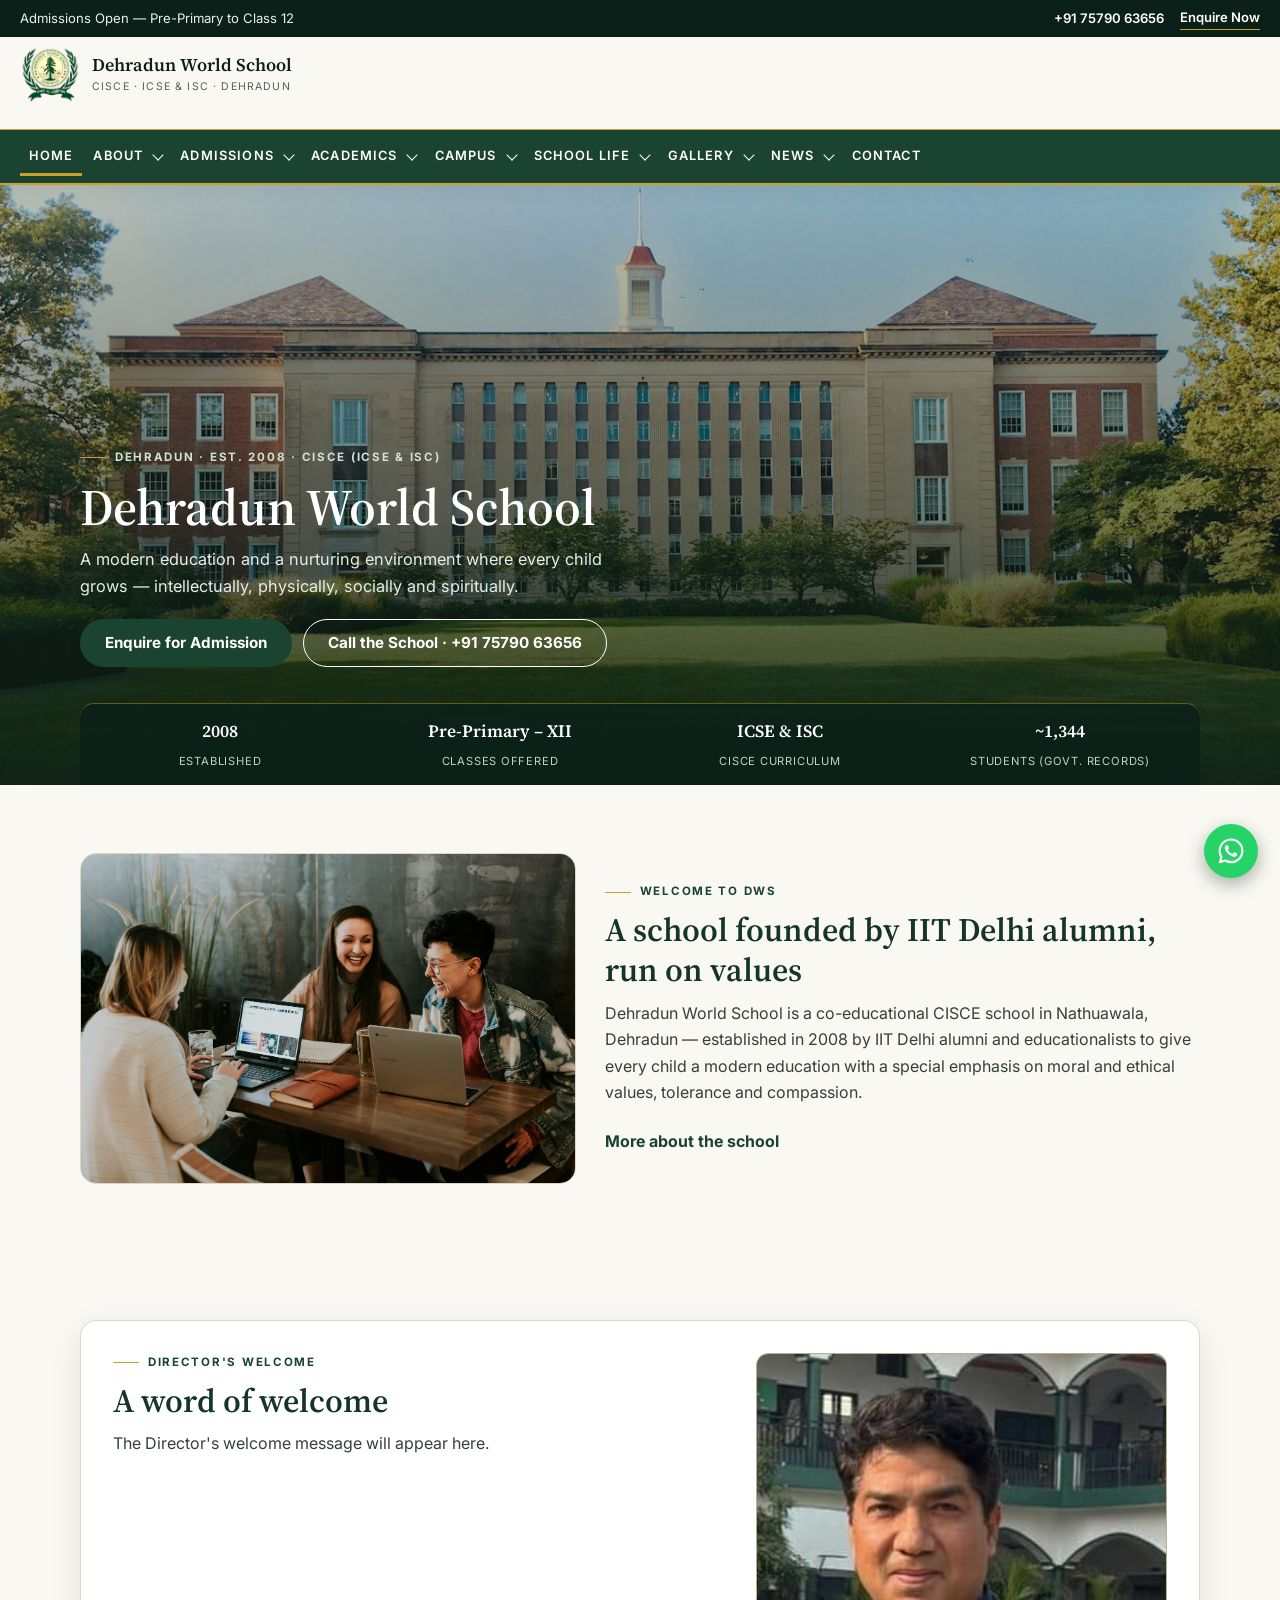
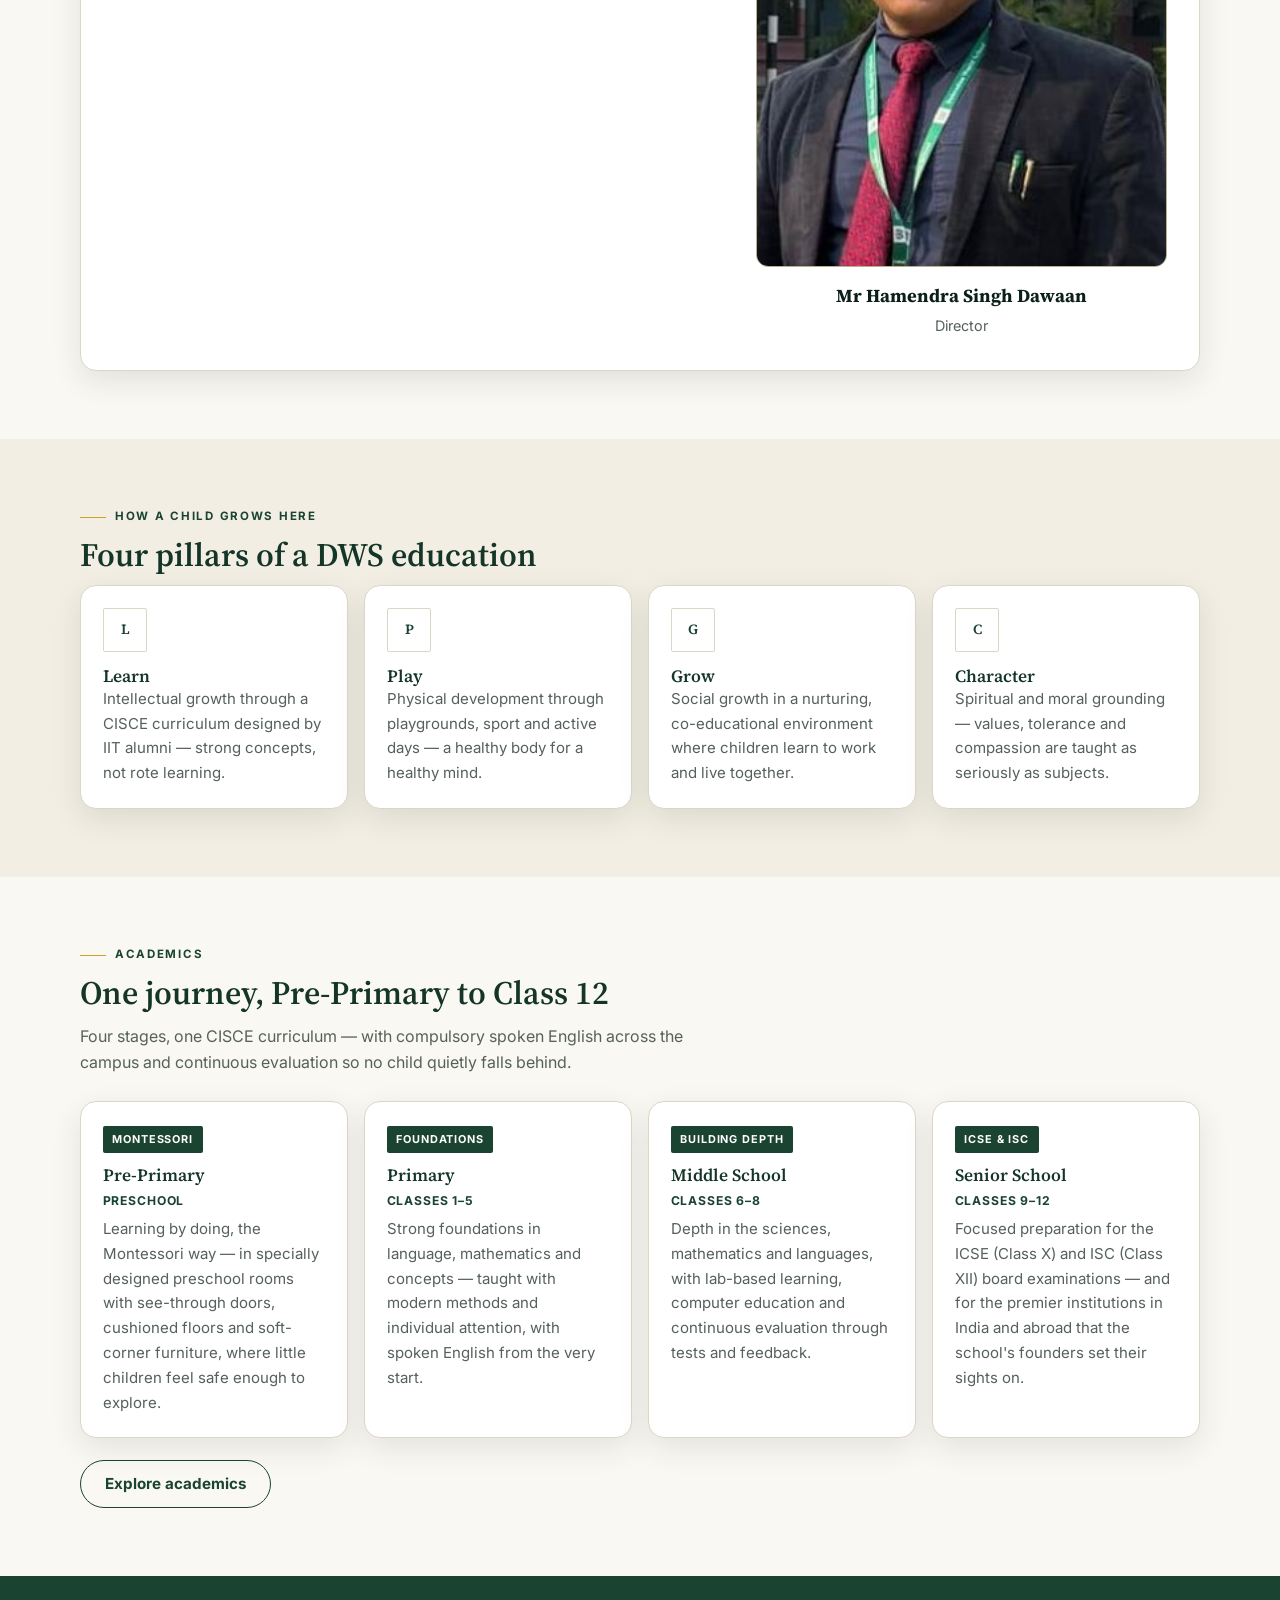
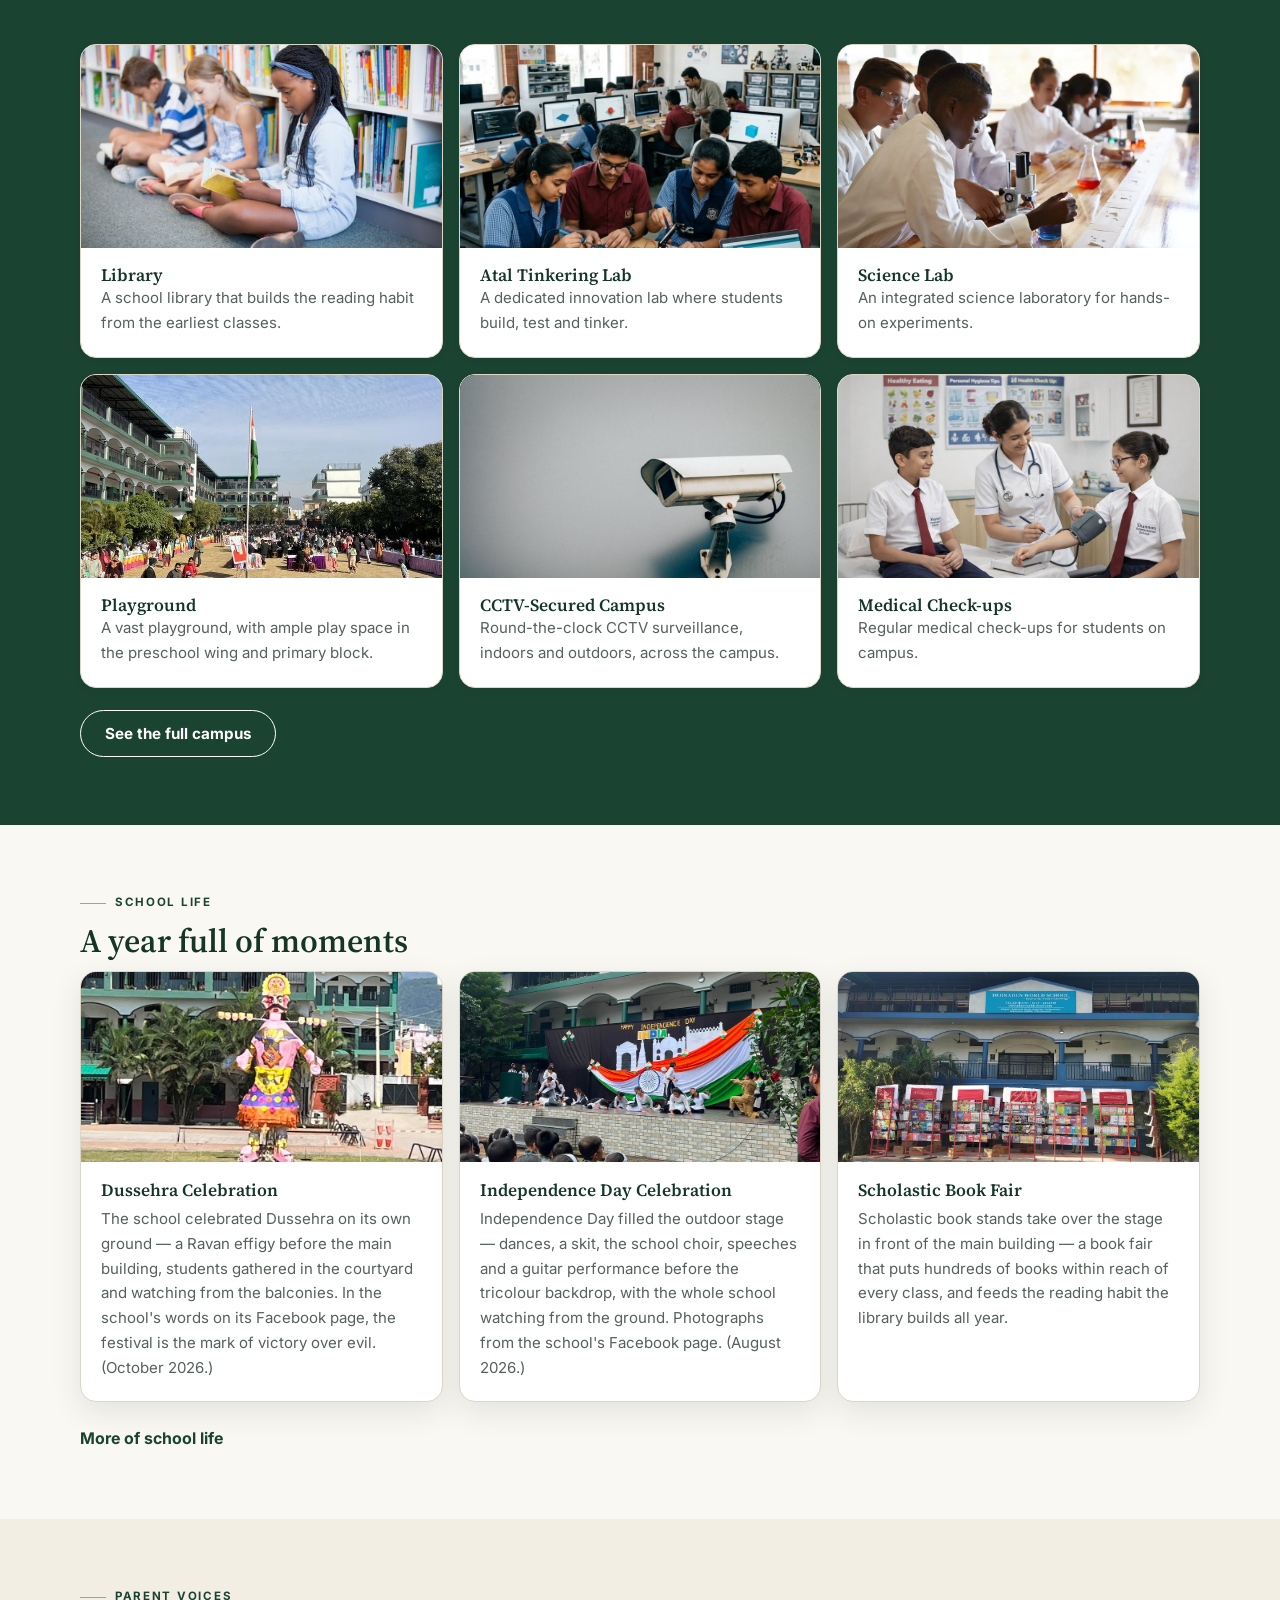
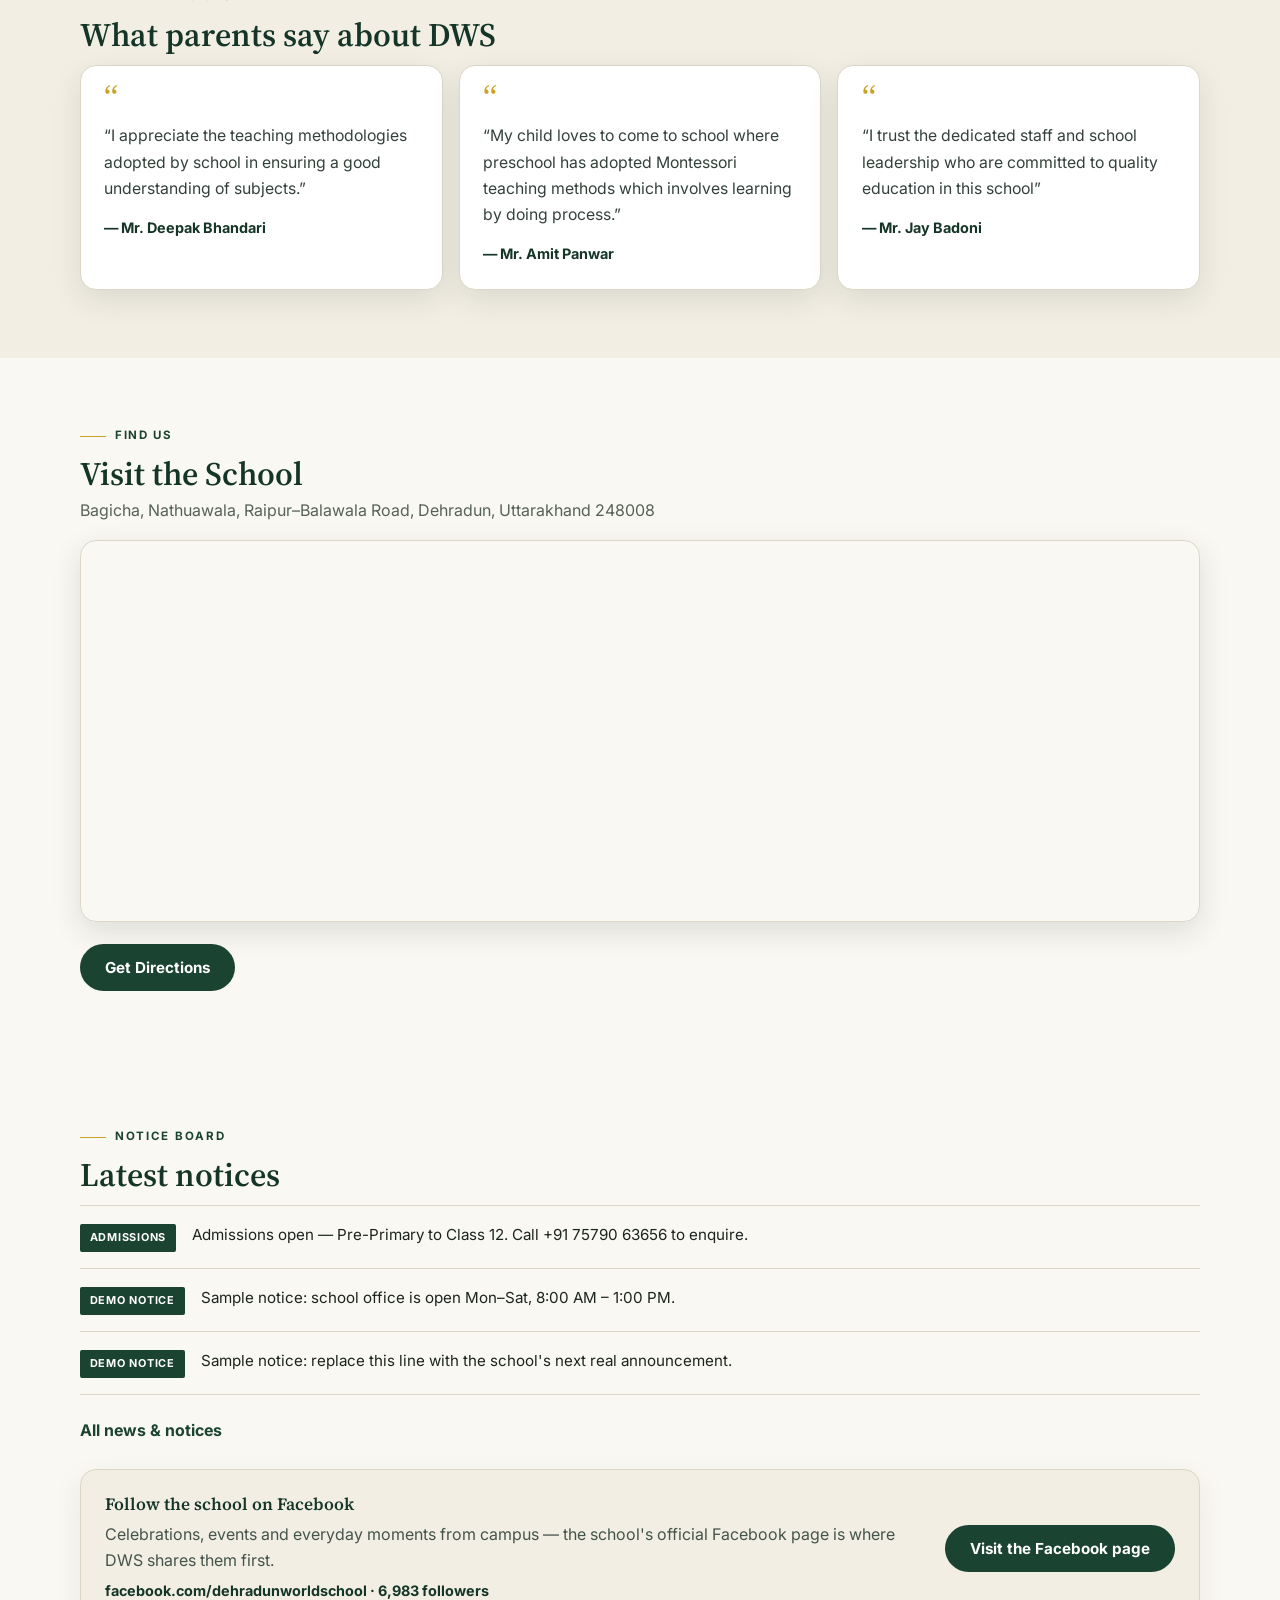
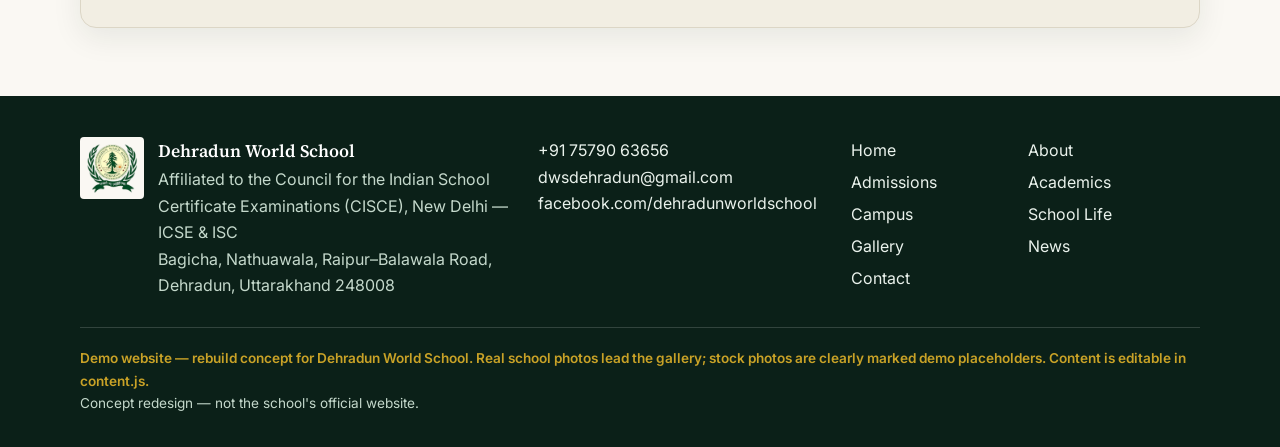
==== commit 53f8827b: "Mobile: sticky Call/Enquire bar removed entirely, WhatsApp float desktop-only; header logo tile remo" ====
--- a/index.html
+++ b/index.html
@@ -167,11 +167,6 @@
   </div>
 </footer>
 
-<div class="mobile-bar">
-  <a class="mobile-call" id="mobileCall" href="#">Call Now</a>
-  <a class="mobile-enquire" id="mobileEnquire" href="admissions.html">Enquire</a>
-</div>
-
 <script src="content.js"></script>
 <script src="app.js"></script>
 </body>
--- a/styles.css
+++ b/styles.css
@@ -24,7 +24,6 @@
 body{
   font-family:"Inter",-apple-system,BlinkMacSystemFont,"Segoe UI",Roboto,"Helvetica Neue",Arial,sans-serif;
   background:var(--ivory);color:var(--ink);line-height:1.65;
-  padding-bottom:57px; /* room for the sticky mobile bar */
   -webkit-font-smoothing:antialiased;
 }
 img{display:block;max-width:100%}
@@ -101,7 +100,8 @@
 .brand{display:flex;align-items:center;gap:.75rem;text-decoration:none;min-width:0}
 .brand-logo{
   width:52px;height:50px;object-fit:contain;flex:0 0 auto;
-  background:#fff;border:1px solid var(--line);border-radius:var(--radius);padding:3px;
+  /* No tile behind the crest — the logo PNG is transparent and
+     sits directly on the header (aryan's call, Oct 22, 2026). */
 }
 .brand-text strong{
   display:block;font-family:"Source Serif 4",Georgia,serif;font-weight:600;
@@ -260,10 +260,28 @@
 
 /* Facility panels */
 .facility-grid{display:grid;grid-template-columns:1fr;gap:1rem}
-.fac-card{background:#fff;border:1px solid var(--line);border-radius:var(--radius);padding:1.35rem;box-shadow:none}
-.fac-card-light{background:var(--green-dark);border:1px solid rgba(255,255,255,.16);box-shadow:none}
-.fac-card-light h3{color:#fff}
-.fac-card-light p{color:#C4D8CB}
+/* Photo-top facility cards — image with hover zoom, card lift,
+   scroll-reveal. (Replaced the monogram "periodic table" tiles,
+   Oct 22, 2026.) */
+.fac-card{
+  background:#fff;border:1px solid var(--line);border-radius:var(--radius);
+  padding:0;overflow:hidden;box-shadow:0 2px 8px rgba(18,41,31,.05);
+  transition:transform .35s ease,box-shadow .35s ease;
+}
+.fac-card:hover{transform:translateY(-4px);box-shadow:0 14px 30px rgba(11,32,24,.16)}
+.fac-media{aspect-ratio:16/9;overflow:hidden;background:var(--green-deep)}
+.fac-media img{width:100%;height:100%;object-fit:cover;transition:transform .6s ease}
+.fac-card:hover .fac-media img{transform:scale(1.06)}
+.fac-body{padding:1.1rem 1.25rem 1.3rem}
+.fac-body .monogram{margin-bottom:.7rem}
+.reveal{opacity:0;transform:translateY(16px);transition:opacity .6s ease,transform .6s ease}
+.reveal.in{opacity:1;transform:none}
+@media (prefers-reduced-motion: reduce){
+  .reveal{opacity:1;transform:none;transition:none}
+  .fac-card,.fac-media img{transition:none}
+  .fac-card:hover{transform:none}
+  .fac-card:hover .fac-media img{transform:none}
+}
 
 /* Photo pairs / gallery */
 .photo-grid{display:grid;grid-template-columns:1fr;gap:1rem}
@@ -333,18 +351,19 @@
 .slot-note{color:var(--muted)}
 
 /* Floating WhatsApp button — every page (added by app.js
-   chrome). On phones it sits above the sticky Call/Enquire
-   bar; on desktop it rests in the corner. */
+   chrome), DESKTOP only: hidden on phones at aryan's call
+   (Oct 22, 2026 — the same night the sticky mobile
+   Call/Enquire bar was removed entirely). */
 .wa-float{
-  position:fixed;right:16px;bottom:72px;z-index:80;
+  position:fixed;right:22px;bottom:22px;z-index:80;
   width:54px;height:54px;border-radius:50%;background:#25D366;
-  display:flex;align-items:center;justify-content:center;
+  display:none;align-items:center;justify-content:center;
   box-shadow:0 6px 18px rgba(11,32,24,.35);
 }
 .wa-float svg{width:30px;height:30px;fill:#fff}
 .wa-float:hover{background:#1FBA59}
 @media (min-width:1100px){
-  .wa-float{bottom:22px;right:22px}
+  .wa-float{display:flex}
 }
 
 /* Home — school location map */
@@ -480,22 +499,8 @@
 .footer-demo{border-top:1px solid rgba(255,255,255,.16);margin-top:1.8rem;padding-top:1.2rem;font-size:.85rem}
 .footer-demo p:first-child{color:var(--gold);font-weight:600}
 
-/* Sticky mobile bar — flat, two divided halves */
-.mobile-bar{
-  position:fixed;left:0;right:0;bottom:0;z-index:50;display:flex;
-  border-top:2px solid var(--gold);
-}
-.mobile-bar a{
-  flex:1;text-align:center;text-decoration:none;font-weight:700;
-  padding:1rem .5rem;font-size:.85rem;letter-spacing:.07em;text-transform:uppercase;
-}
-.mobile-call{background:#fff;color:var(--green-deep)}
-.mobile-enquire{background:var(--green-deep);color:#fff;border-left:1px solid rgba(201,162,39,.5)}
-
 /* Layout grids (desktop widths) */
 @media (min-width:900px){
-  body{padding-bottom:0}
-  .mobile-bar{display:none}
   h2{font-size:2.05rem}
   .hero-media img{height:600px}
   .hero-content{inset:auto 0 118px 0;left:50%;right:auto;transform:translateX(-50%);width:min(1120px,100% - 2.5rem);padding:0}
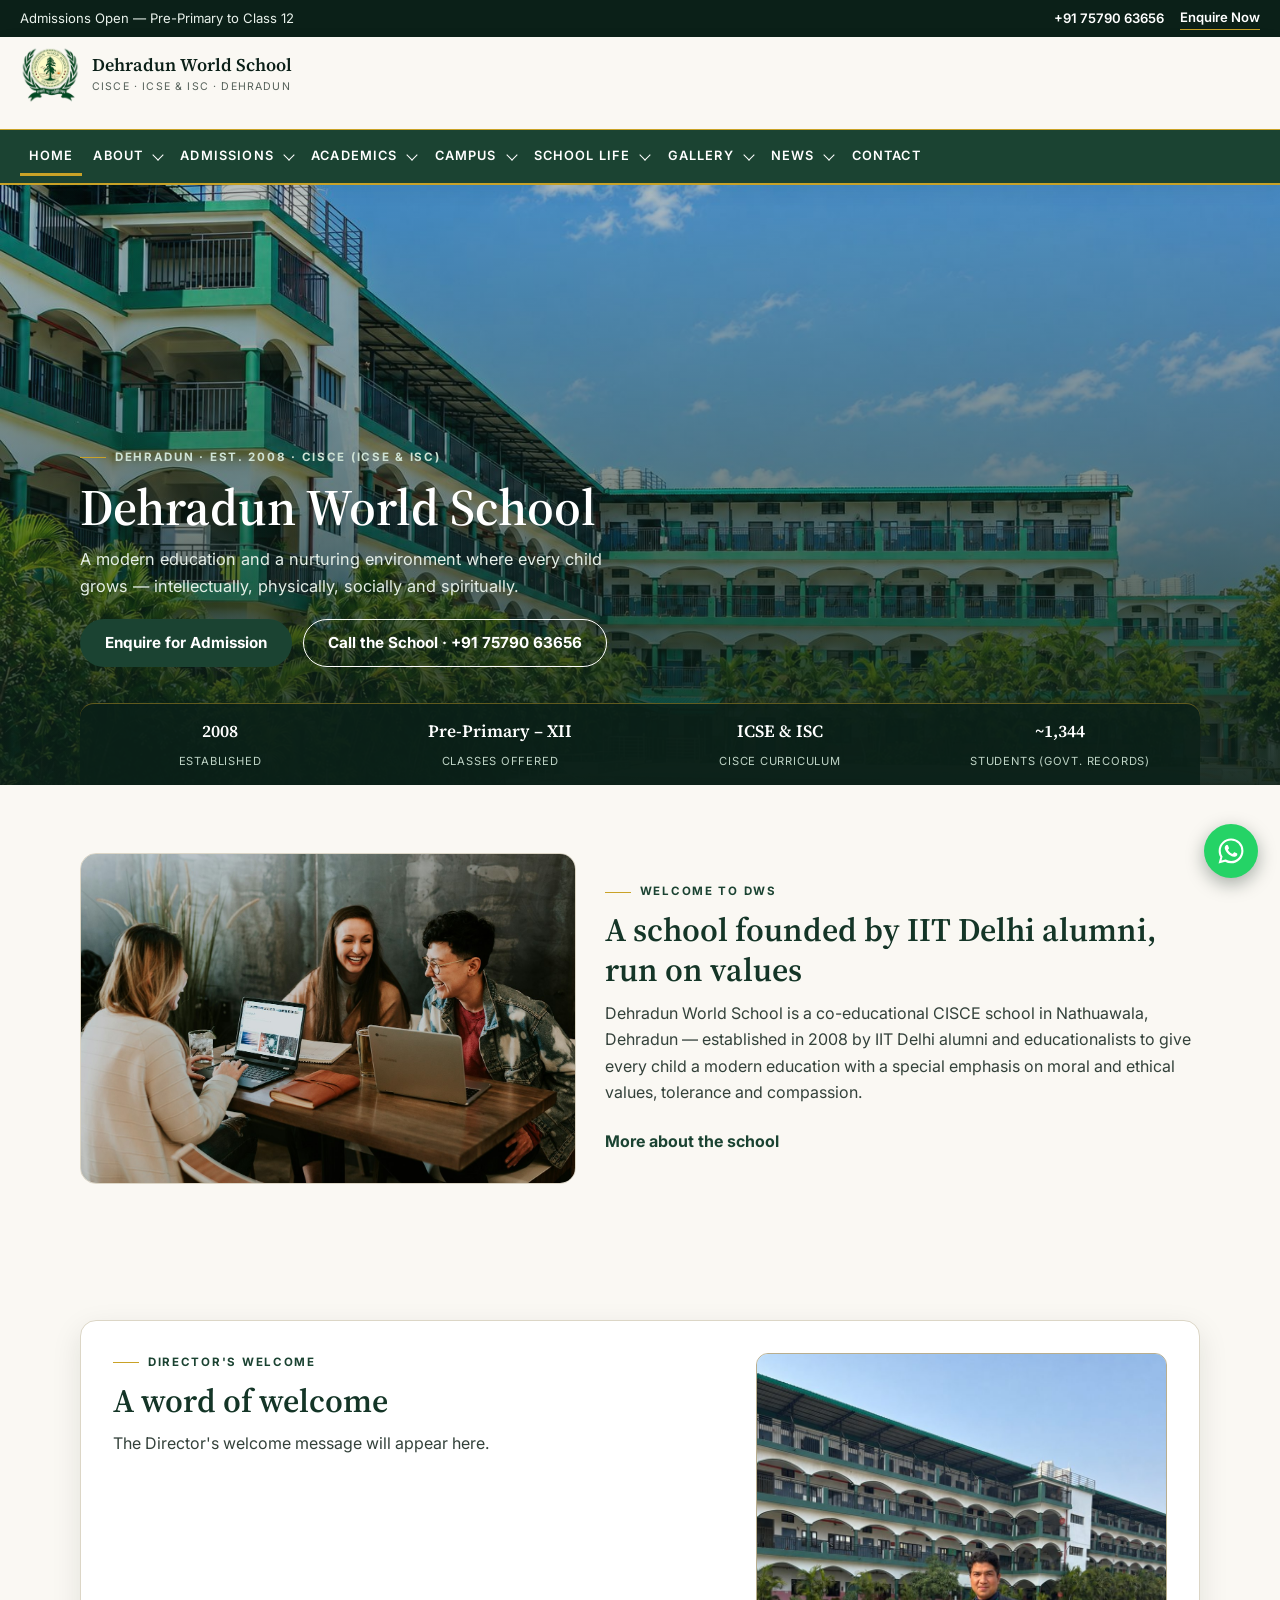
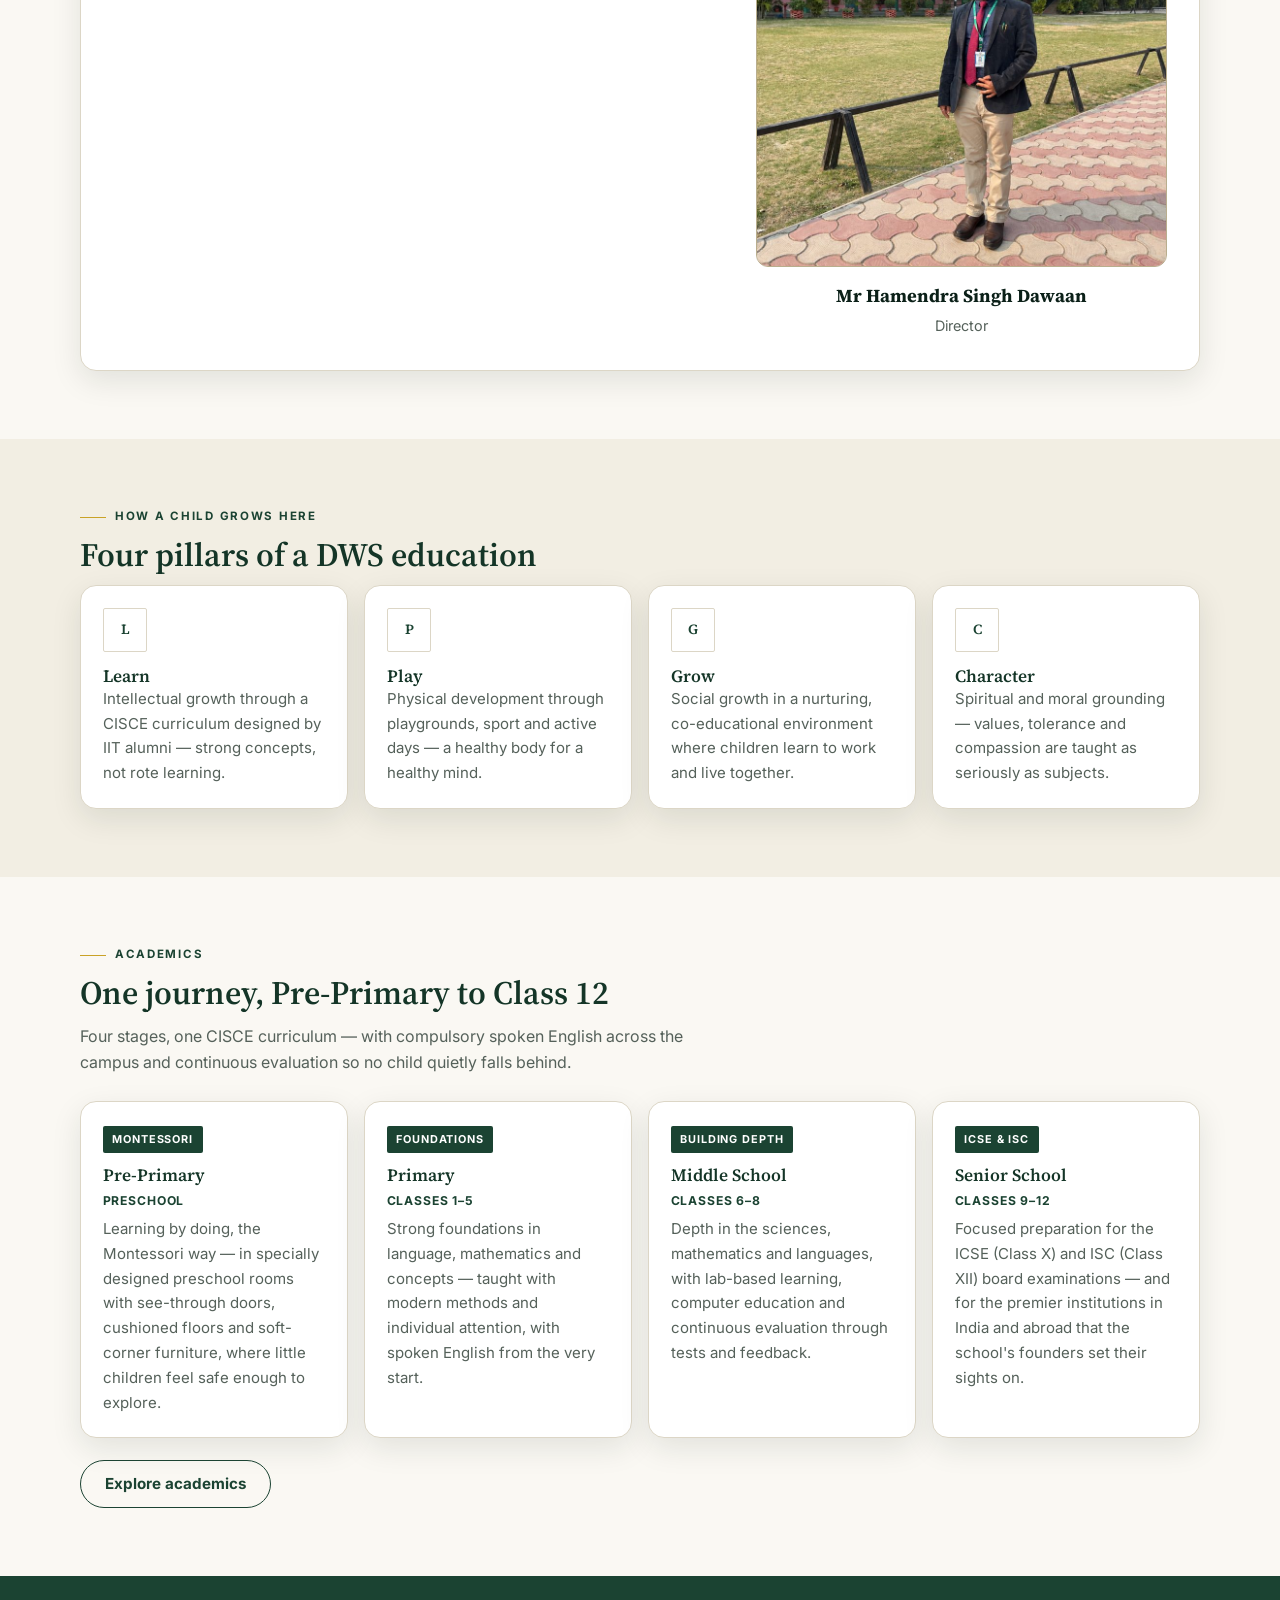
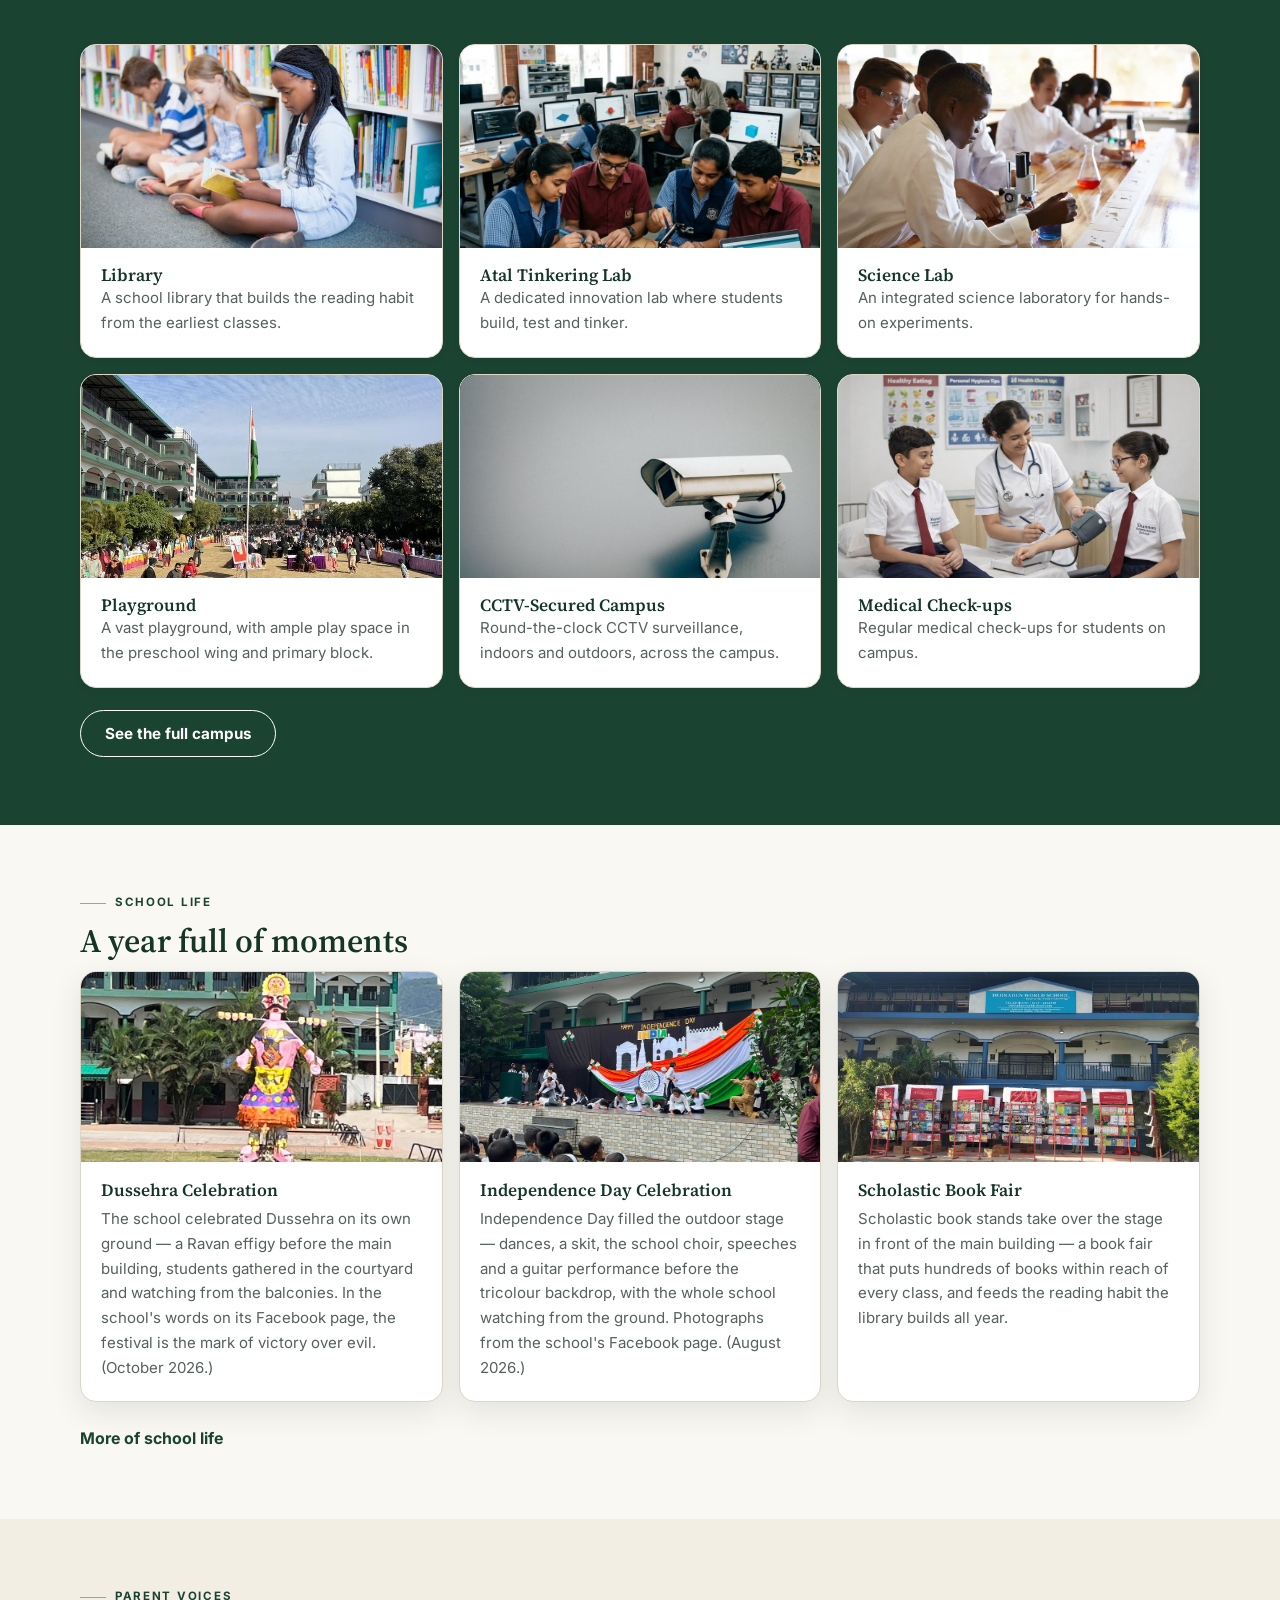
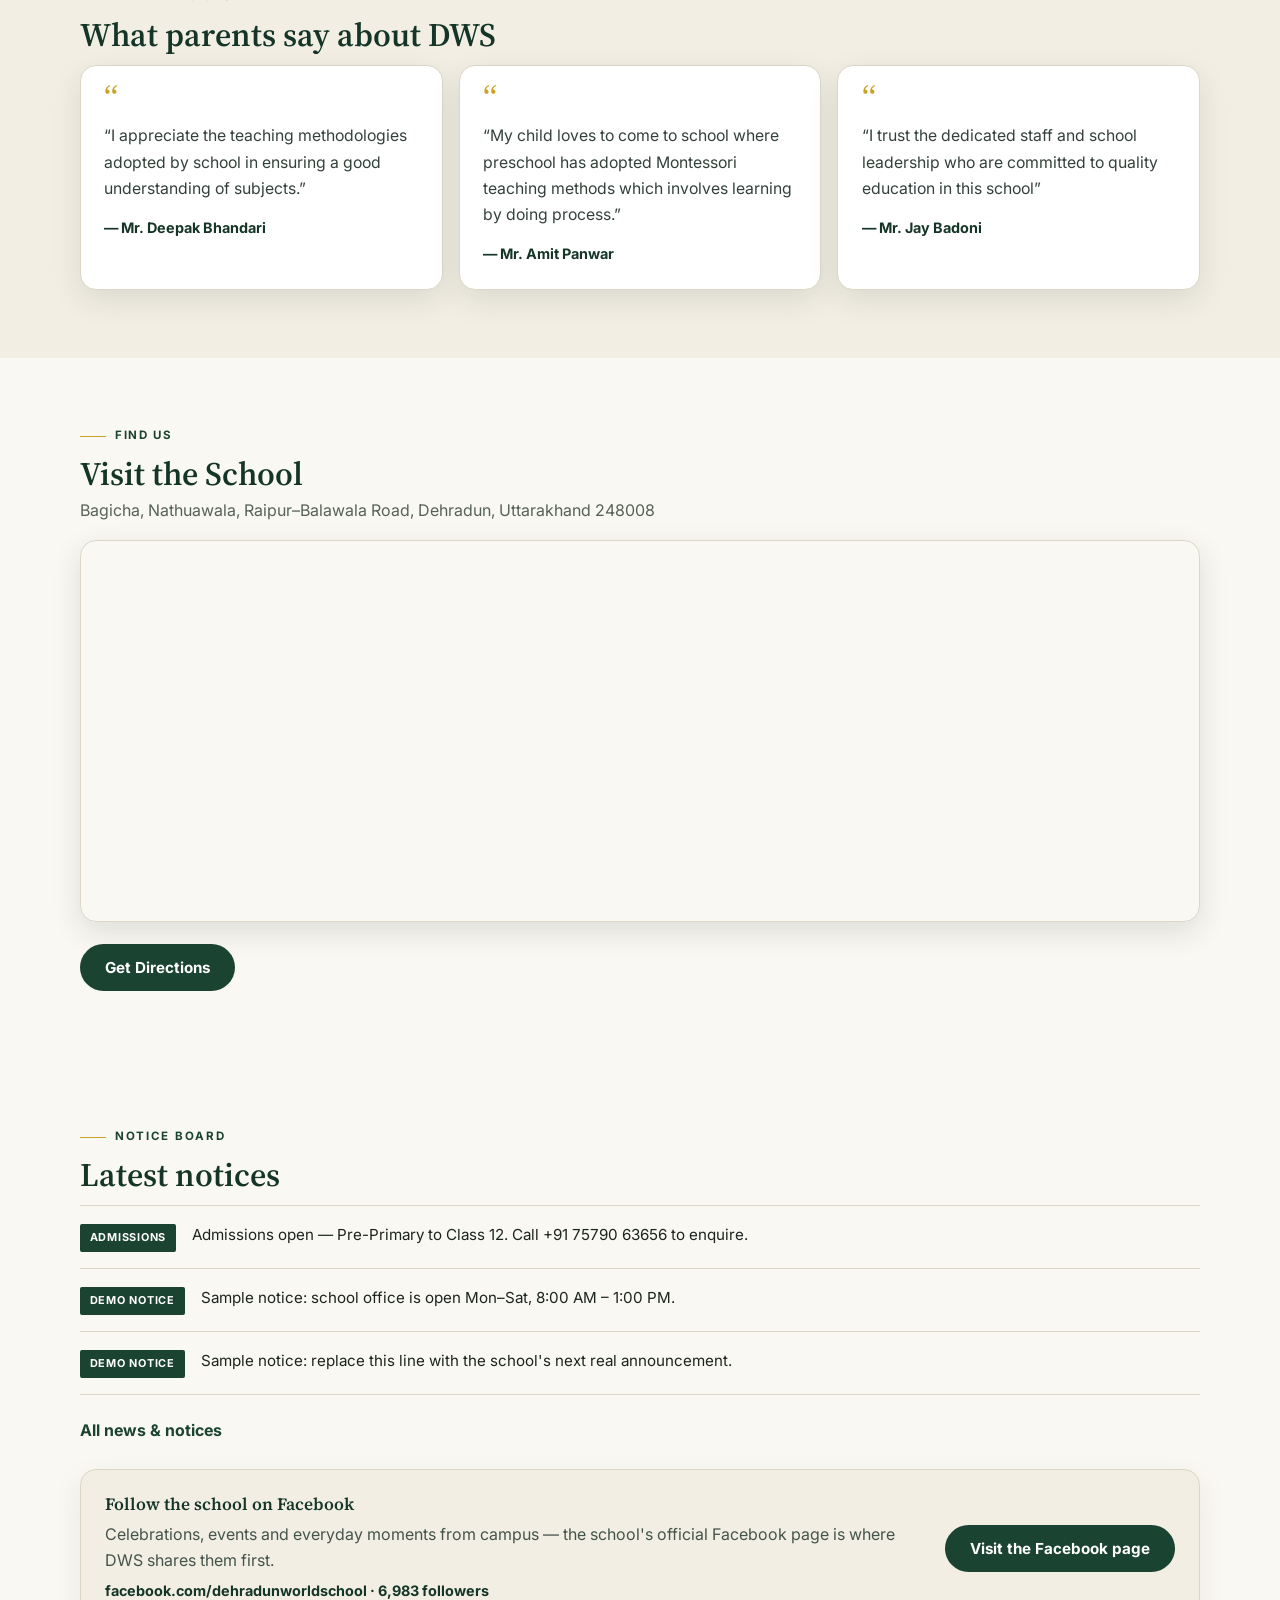
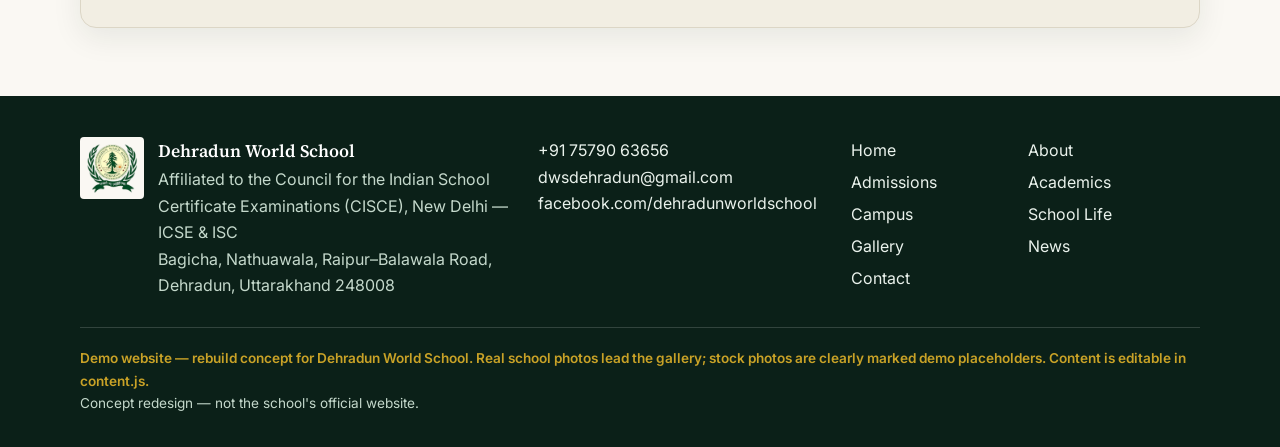
==== commit 593ed56b: "Home hero: real school building photo (supplied by aryan) replaces the stock hero; og:image updated " ====
--- a/index.html
+++ b/index.html
@@ -7,7 +7,7 @@
 <meta name="description" content="Dehradun World School, Nathuawala, Dehradun — a co-educational CISCE school (ICSE & ISC), Pre-Primary to Class 12, established 2008 by IIT Delhi alumni. Demo rebuild concept.">
 <meta property="og:title" content="Dehradun World School, Dehradun — ICSE & ISC (CISCE) | Demo">
 <meta property="og:description" content="Dehradun World School, Nathuawala, Dehradun — a co-educational CISCE school (ICSE & ISC), Pre-Primary to Class 12, established 2008 by IIT Delhi alumni. Demo rebuild concept.">
-<meta property="og:image" content="images/hero.jpg">
+<meta property="og:image" content="images/real/hero-school.jpg">
 <meta property="og:type" content="website">
 <link rel="icon" href="favicon.ico" sizes="any">
 <link rel="icon" type="image/png" href="images/favicon.png">
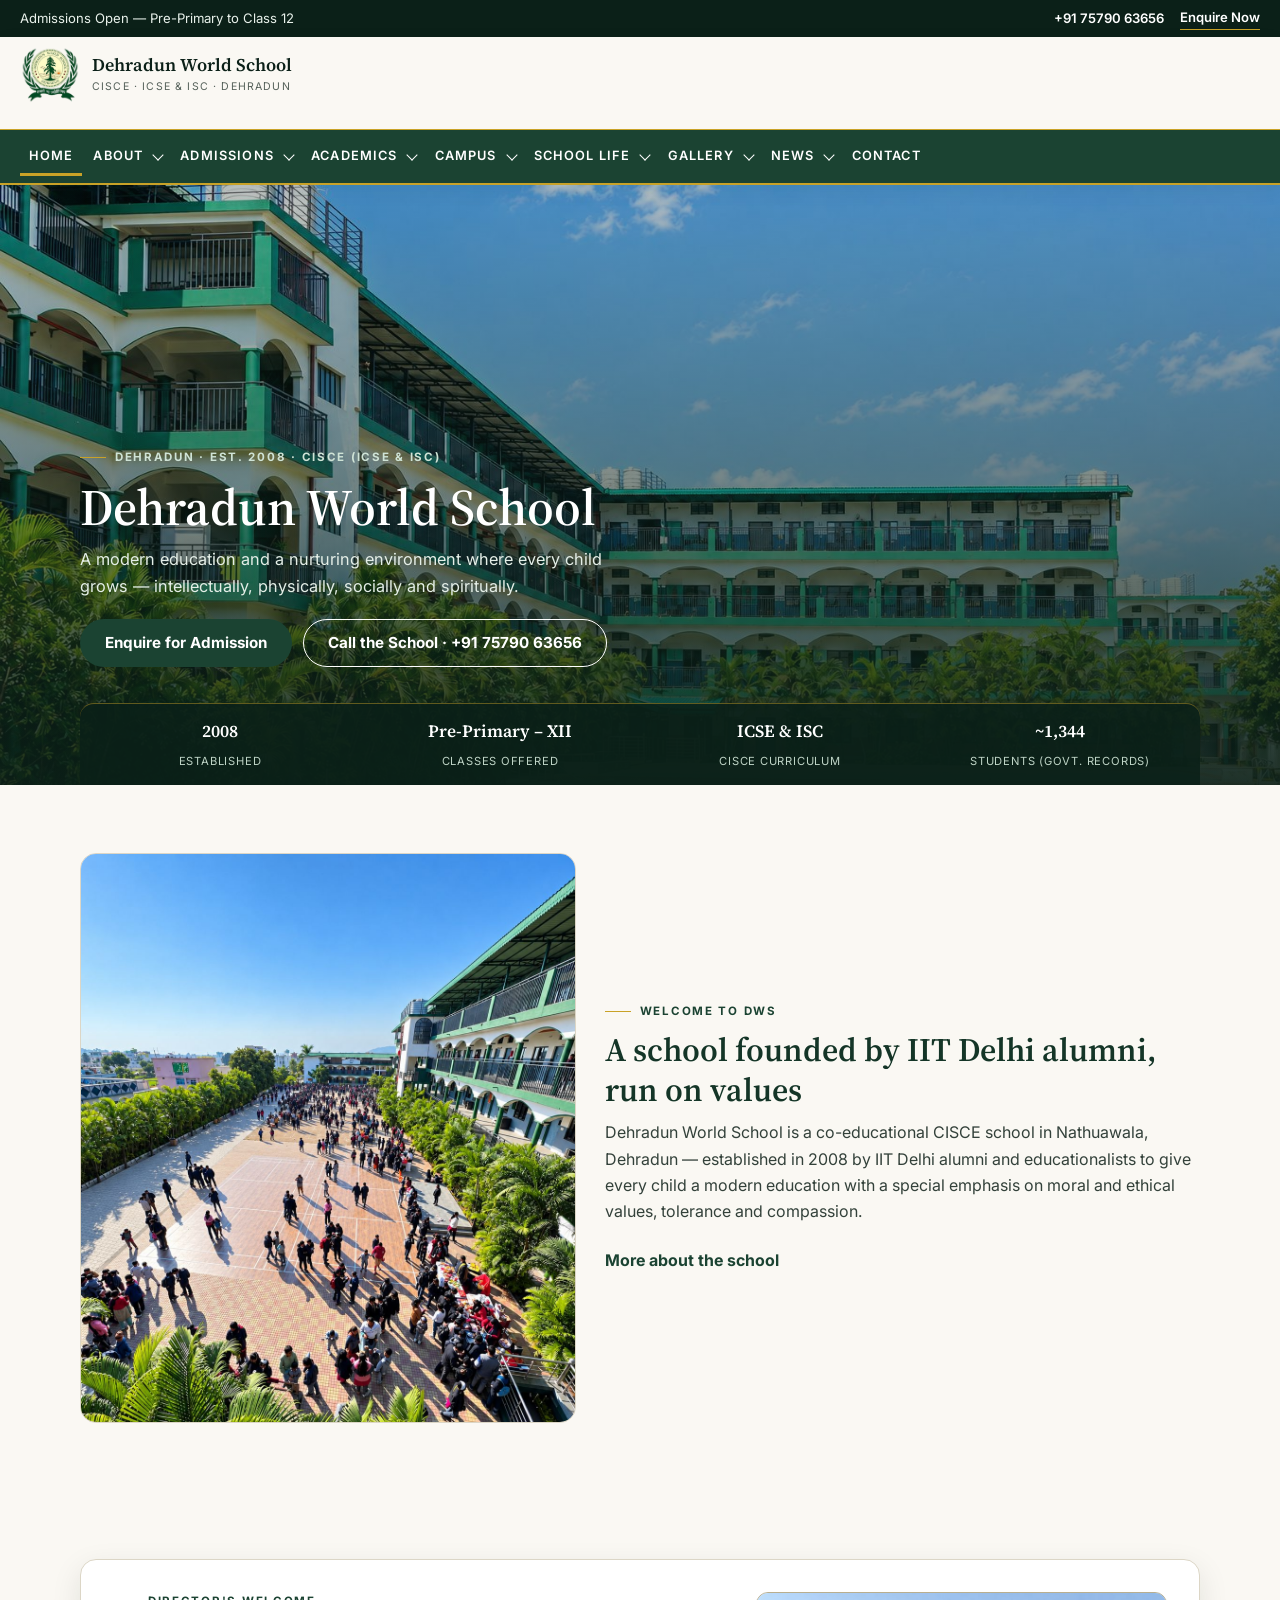
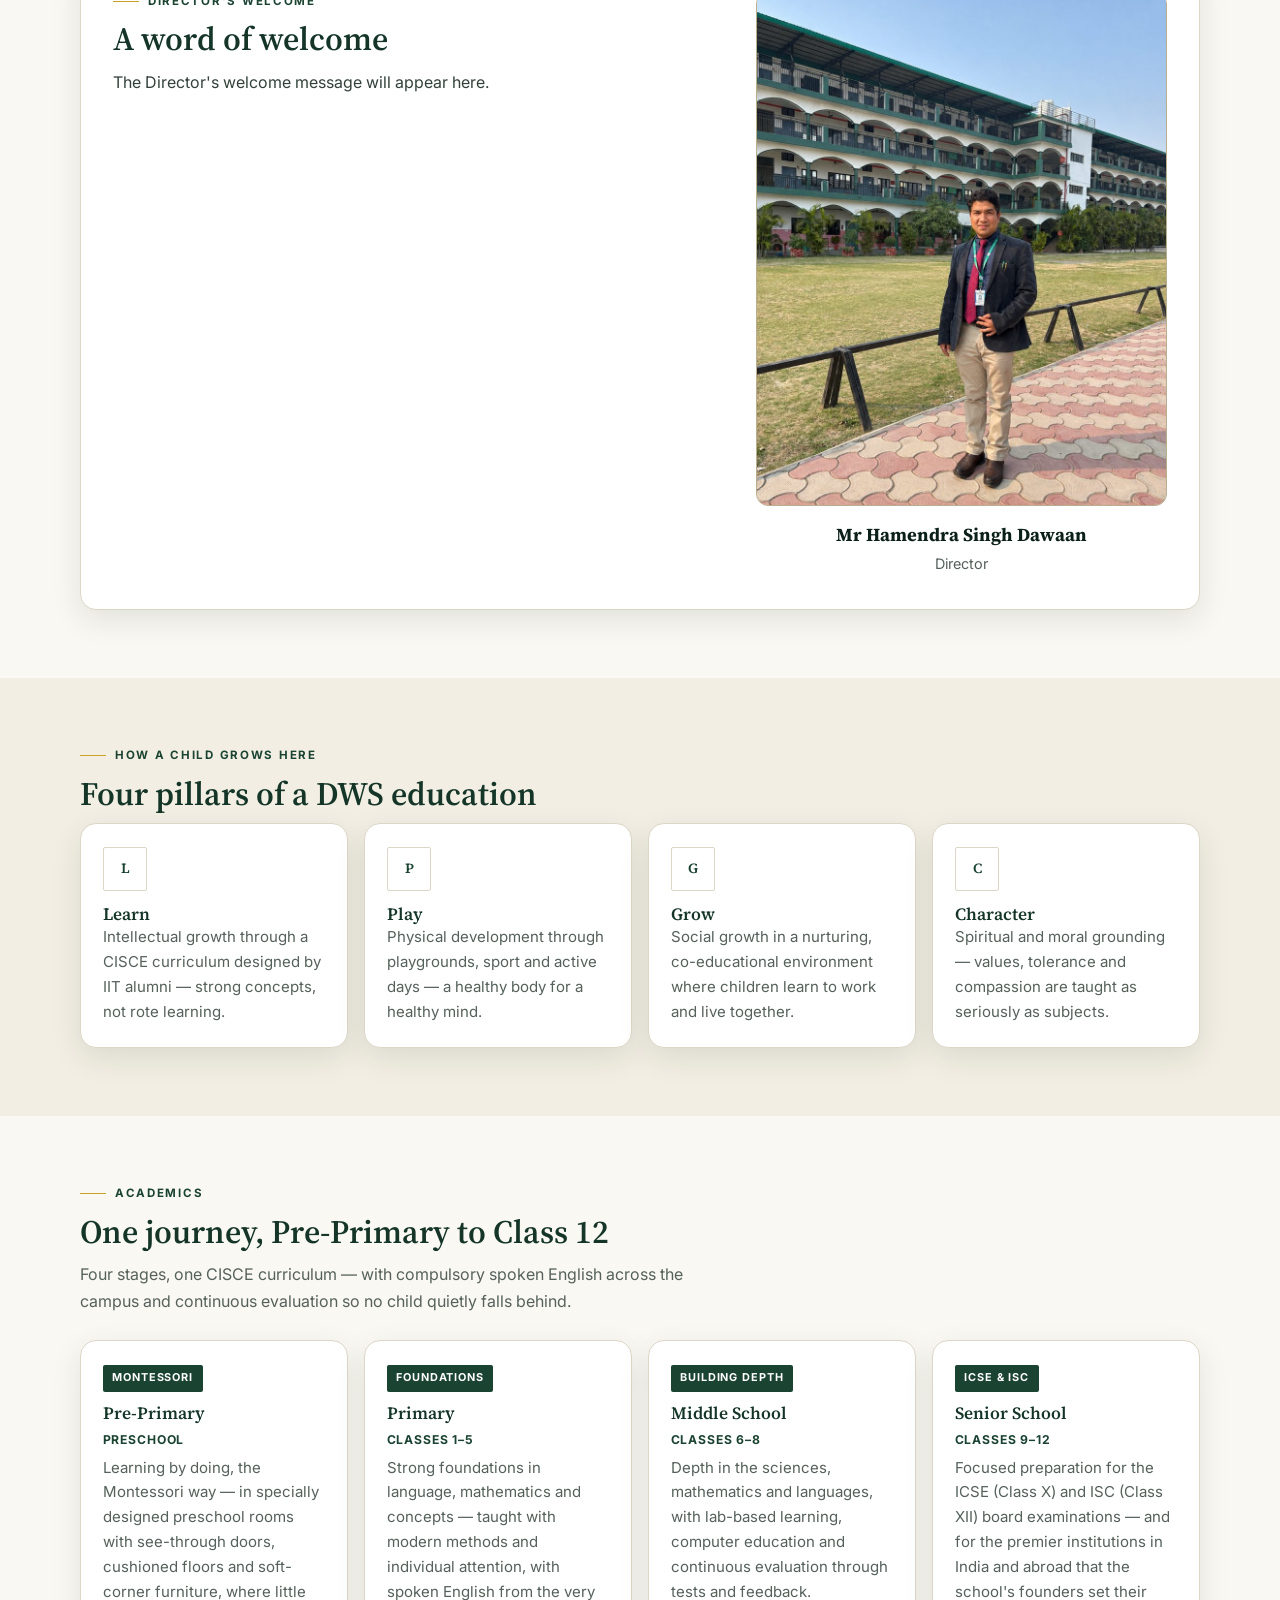
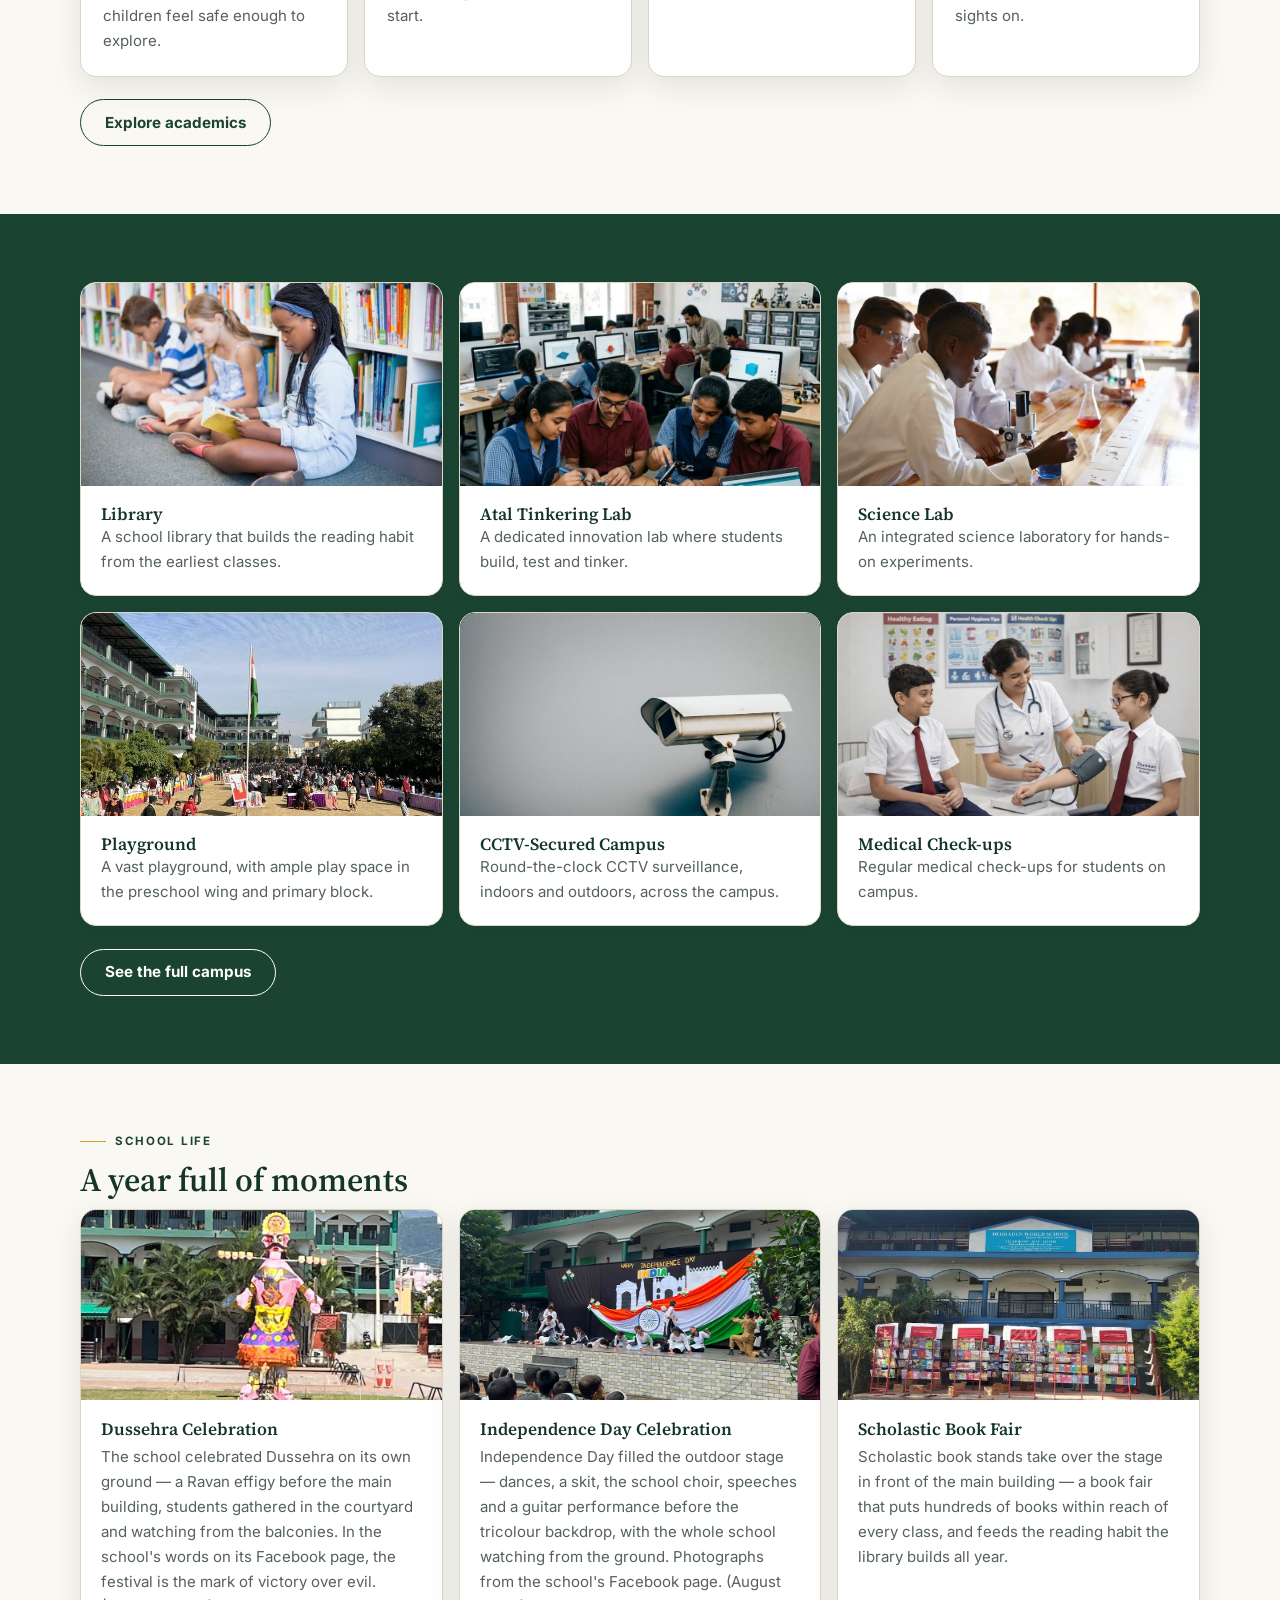
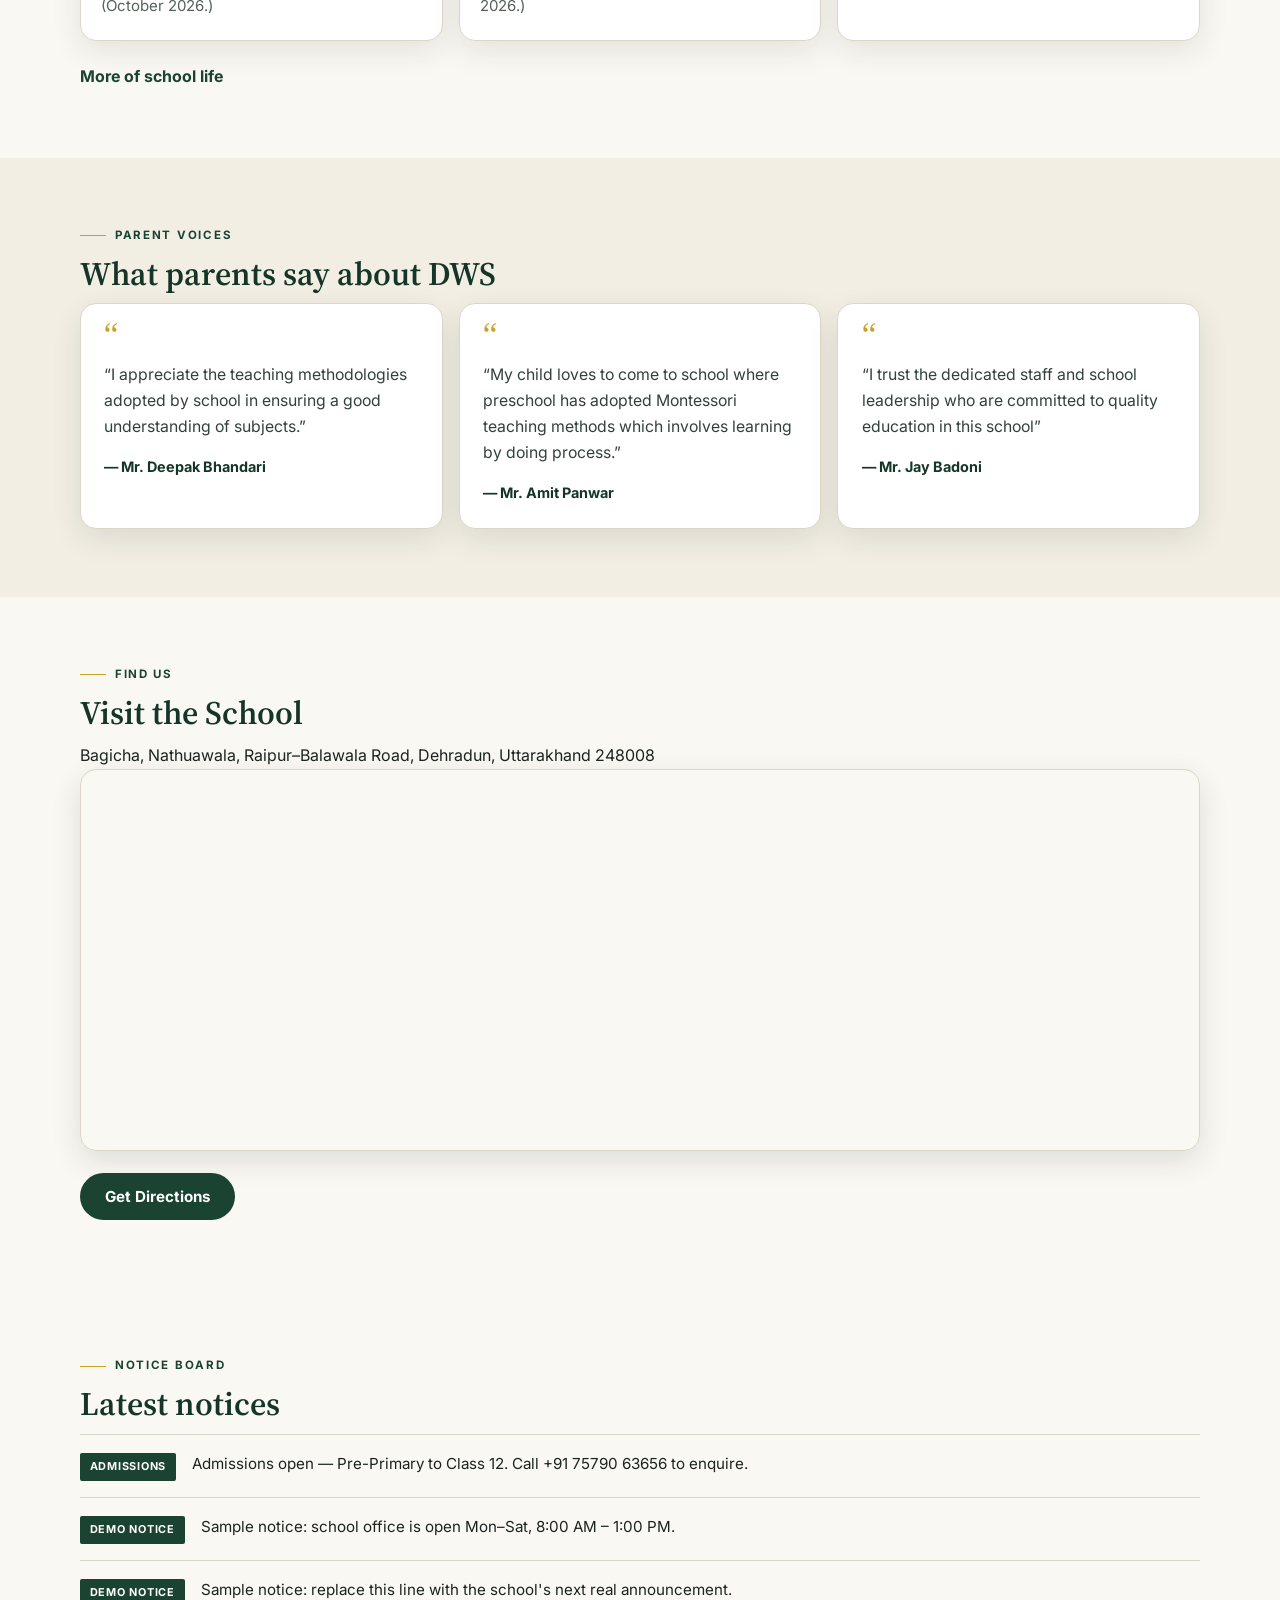
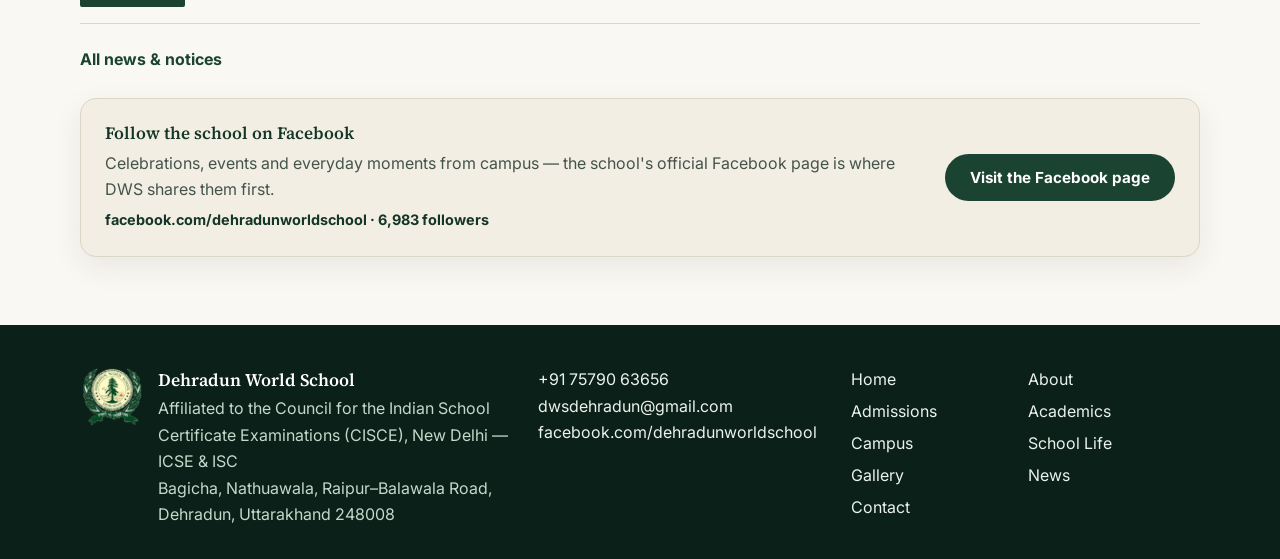
==== commit c6c606aa: "Footer: demo-note block removed (all pages); footer crest plate removed — logo transparent on the da" ====
--- a/index.html
+++ b/index.html
@@ -161,10 +161,6 @@
     </div>
     <nav class="footer-nav" id="footerNav" aria-label="Footer"></nav>
   </div>
-  <div class="container footer-demo">
-    <p id="footerDemo"></p>
-    <p id="footerCredit"></p>
-  </div>
 </footer>
 
 <script src="content.js"></script>
--- a/styles.css
+++ b/styles.css
@@ -350,20 +350,6 @@
 .director-message{border:1px solid var(--line);background:#fff;border-radius:var(--radius);padding:1.5rem;min-height:220px}
 .slot-note{color:var(--muted)}
 
-/* Floating WhatsApp button — every page (added by app.js
-   chrome), DESKTOP only: hidden on phones at aryan's call
-   (Oct 22, 2026 — the same night the sticky mobile
-   Call/Enquire bar was removed entirely). */
-.wa-float{
-  position:fixed;right:22px;bottom:22px;z-index:80;
-  width:54px;height:54px;border-radius:50%;background:#25D366;
-  display:none;align-items:center;justify-content:center;
-  box-shadow:0 6px 18px rgba(11,32,24,.35);
-}
-.wa-float svg{width:30px;height:30px;fill:#fff}
-.wa-float:hover{background:#1FBA59}
-@media (min-width:1100px){
-  .wa-float{display:flex}
 }
 
 /* Home — school location map */
@@ -491,13 +477,11 @@
 .site-footer{background:var(--green-deep);color:#C4D8CB;padding:2.6rem 0 2rem}
 .footer-grid{display:grid;gap:1.4rem}
 .footer-brand{display:flex;gap:.9rem;align-items:flex-start}
-.footer-logo{width:64px;height:auto;background:var(--ivory);border-radius:var(--radius);padding:.3rem;flex:0 0 auto}
+.footer-logo{width:64px;height:auto;flex:0 0 auto}
 .site-footer strong{color:#fff;font-family:"Source Serif 4",Georgia,serif;font-weight:600;font-size:1.1rem}
 .site-footer a{color:#EAF2EC;text-decoration:none}
 .site-footer a:hover{text-decoration:underline;text-underline-offset:3px}
 .footer-nav{display:grid;gap:.35rem;align-content:start;grid-template-columns:1fr 1fr}
-.footer-demo{border-top:1px solid rgba(255,255,255,.16);margin-top:1.8rem;padding-top:1.2rem;font-size:.85rem}
-.footer-demo p:first-child{color:var(--gold);font-weight:600}
 
 /* Layout grids (desktop widths) */
 @media (min-width:900px){
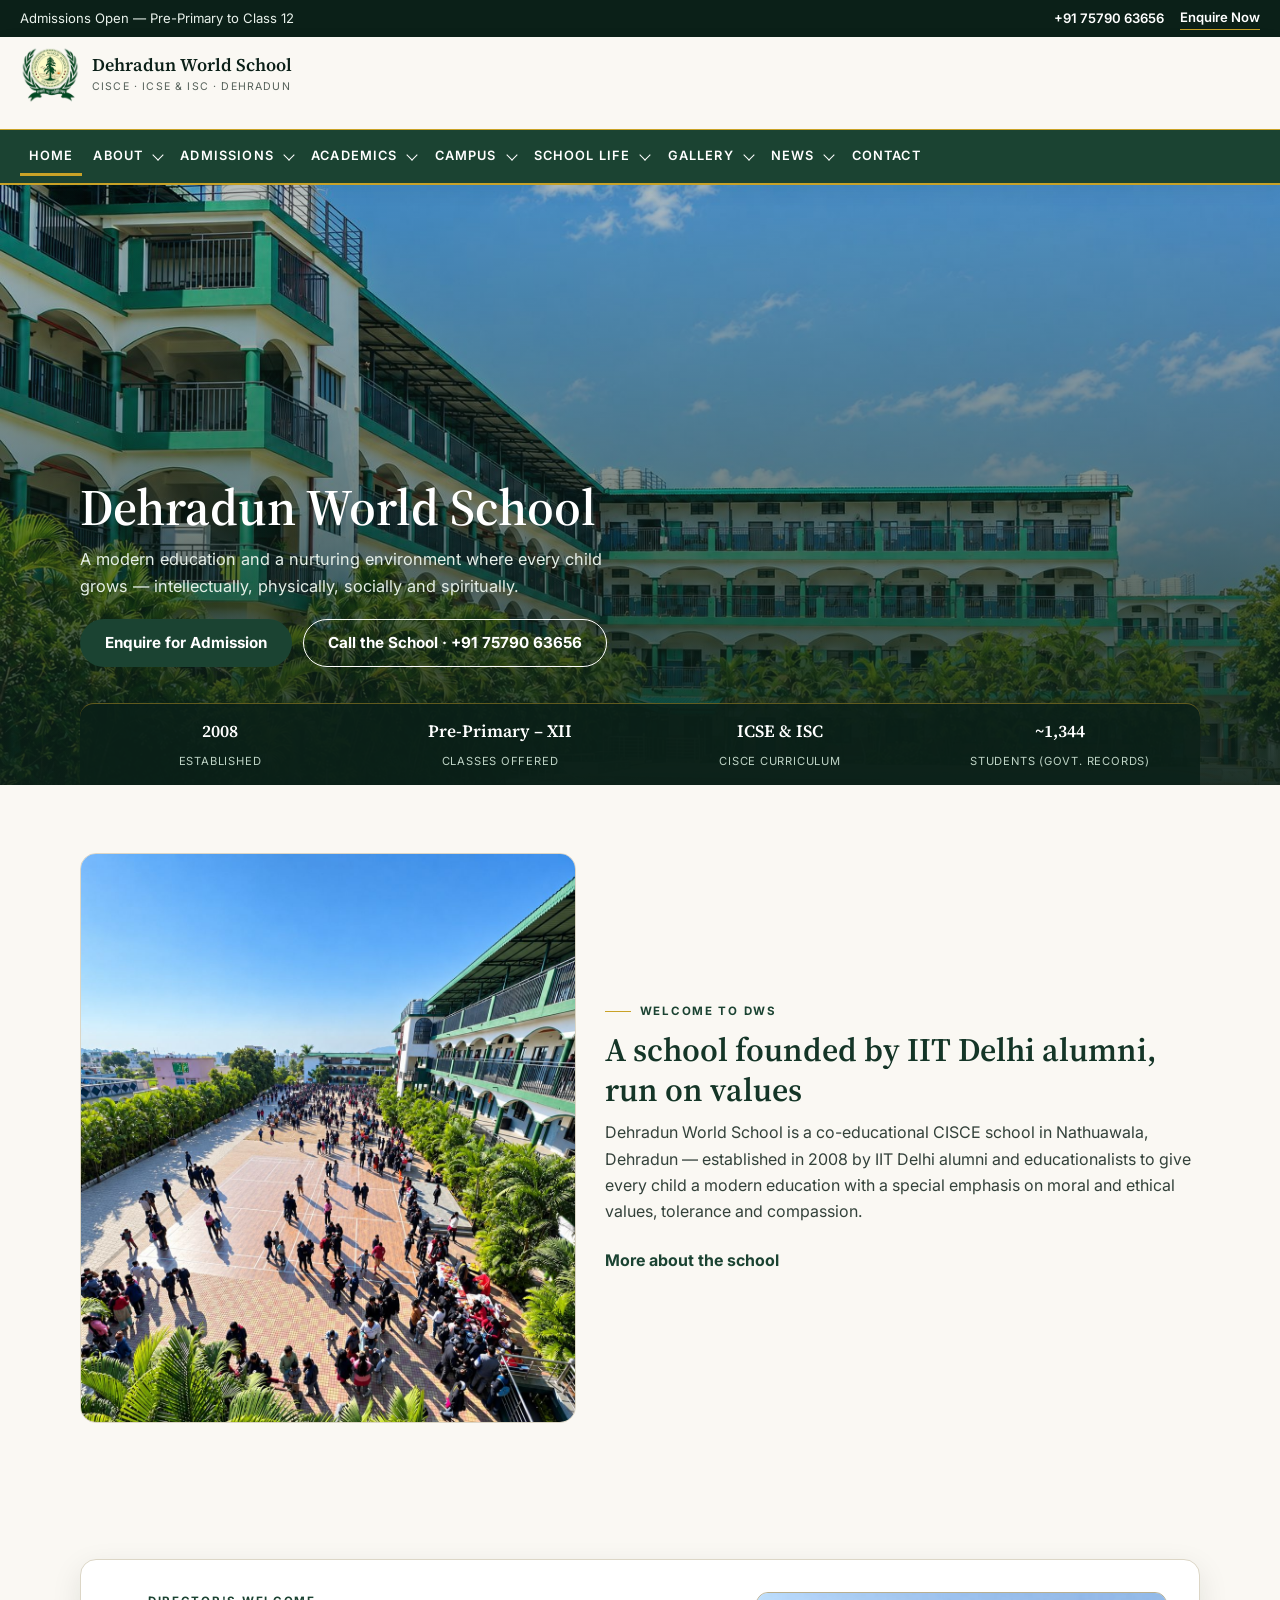
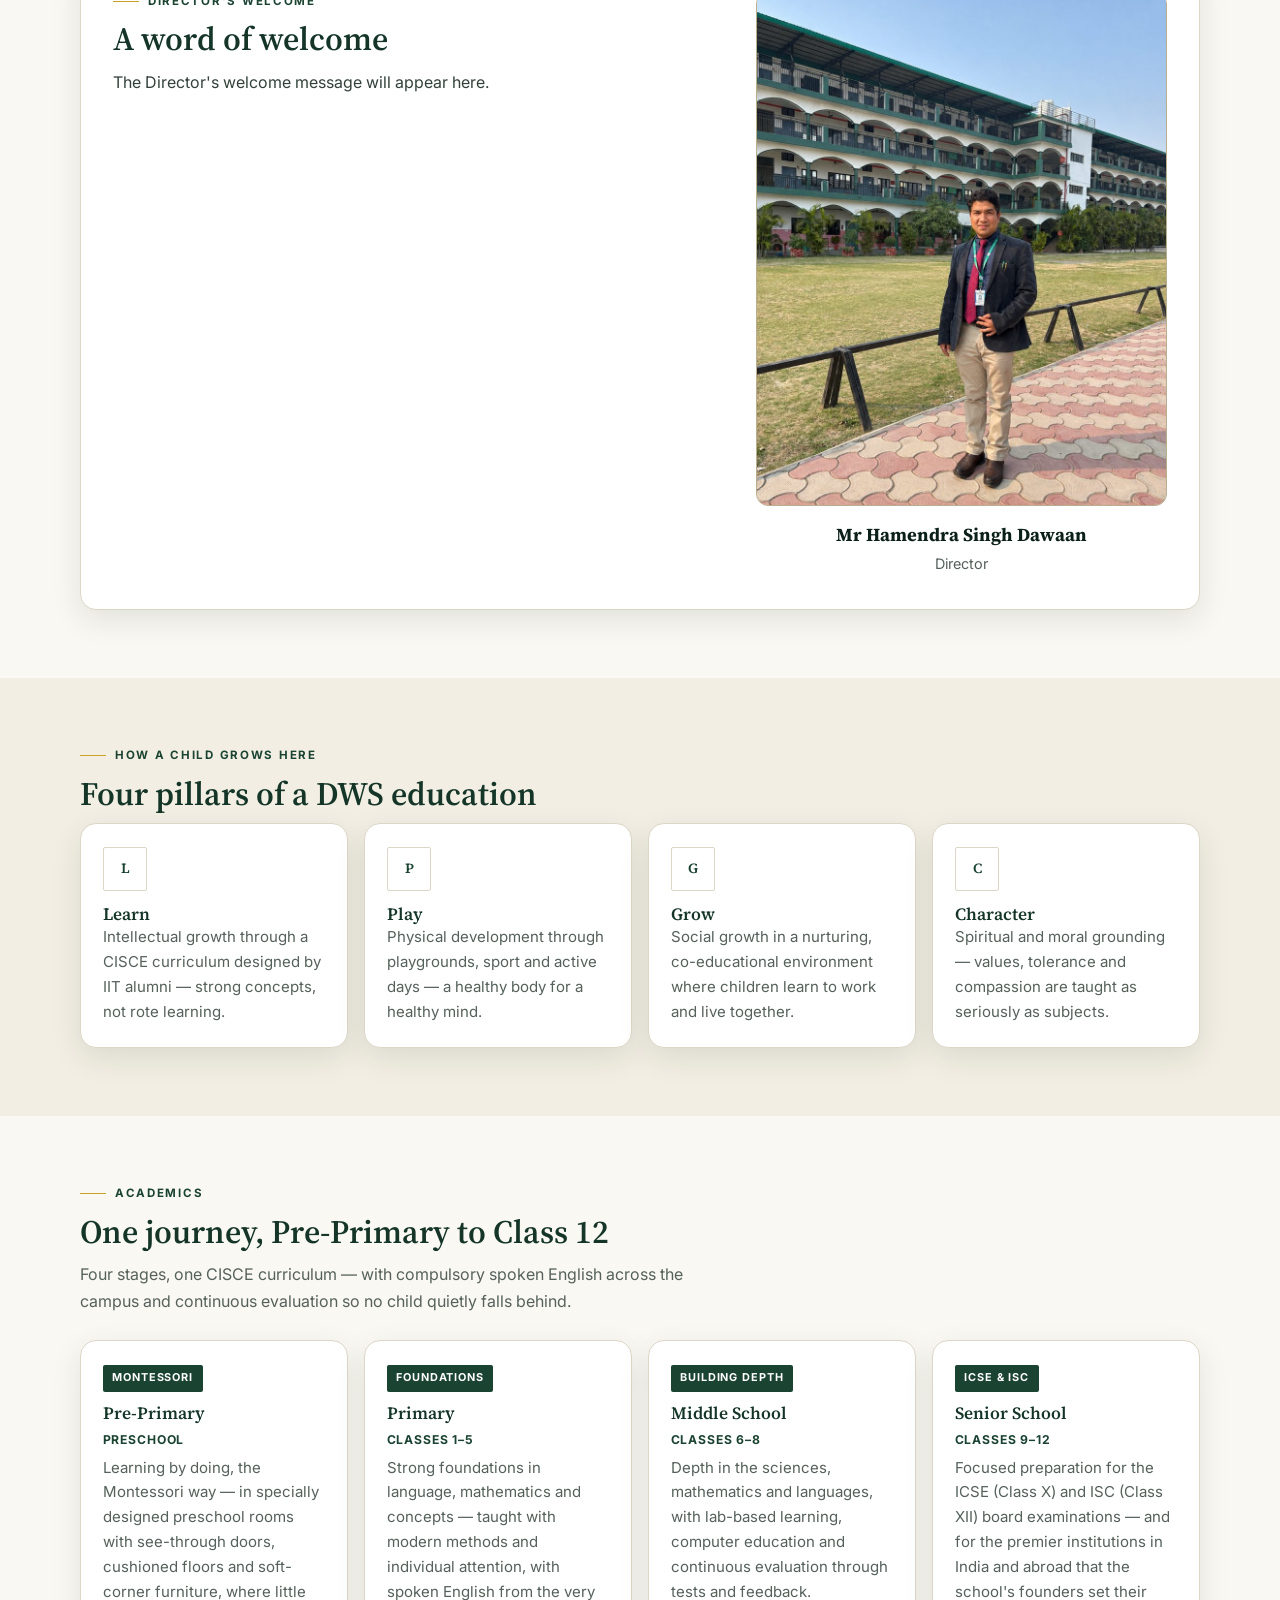
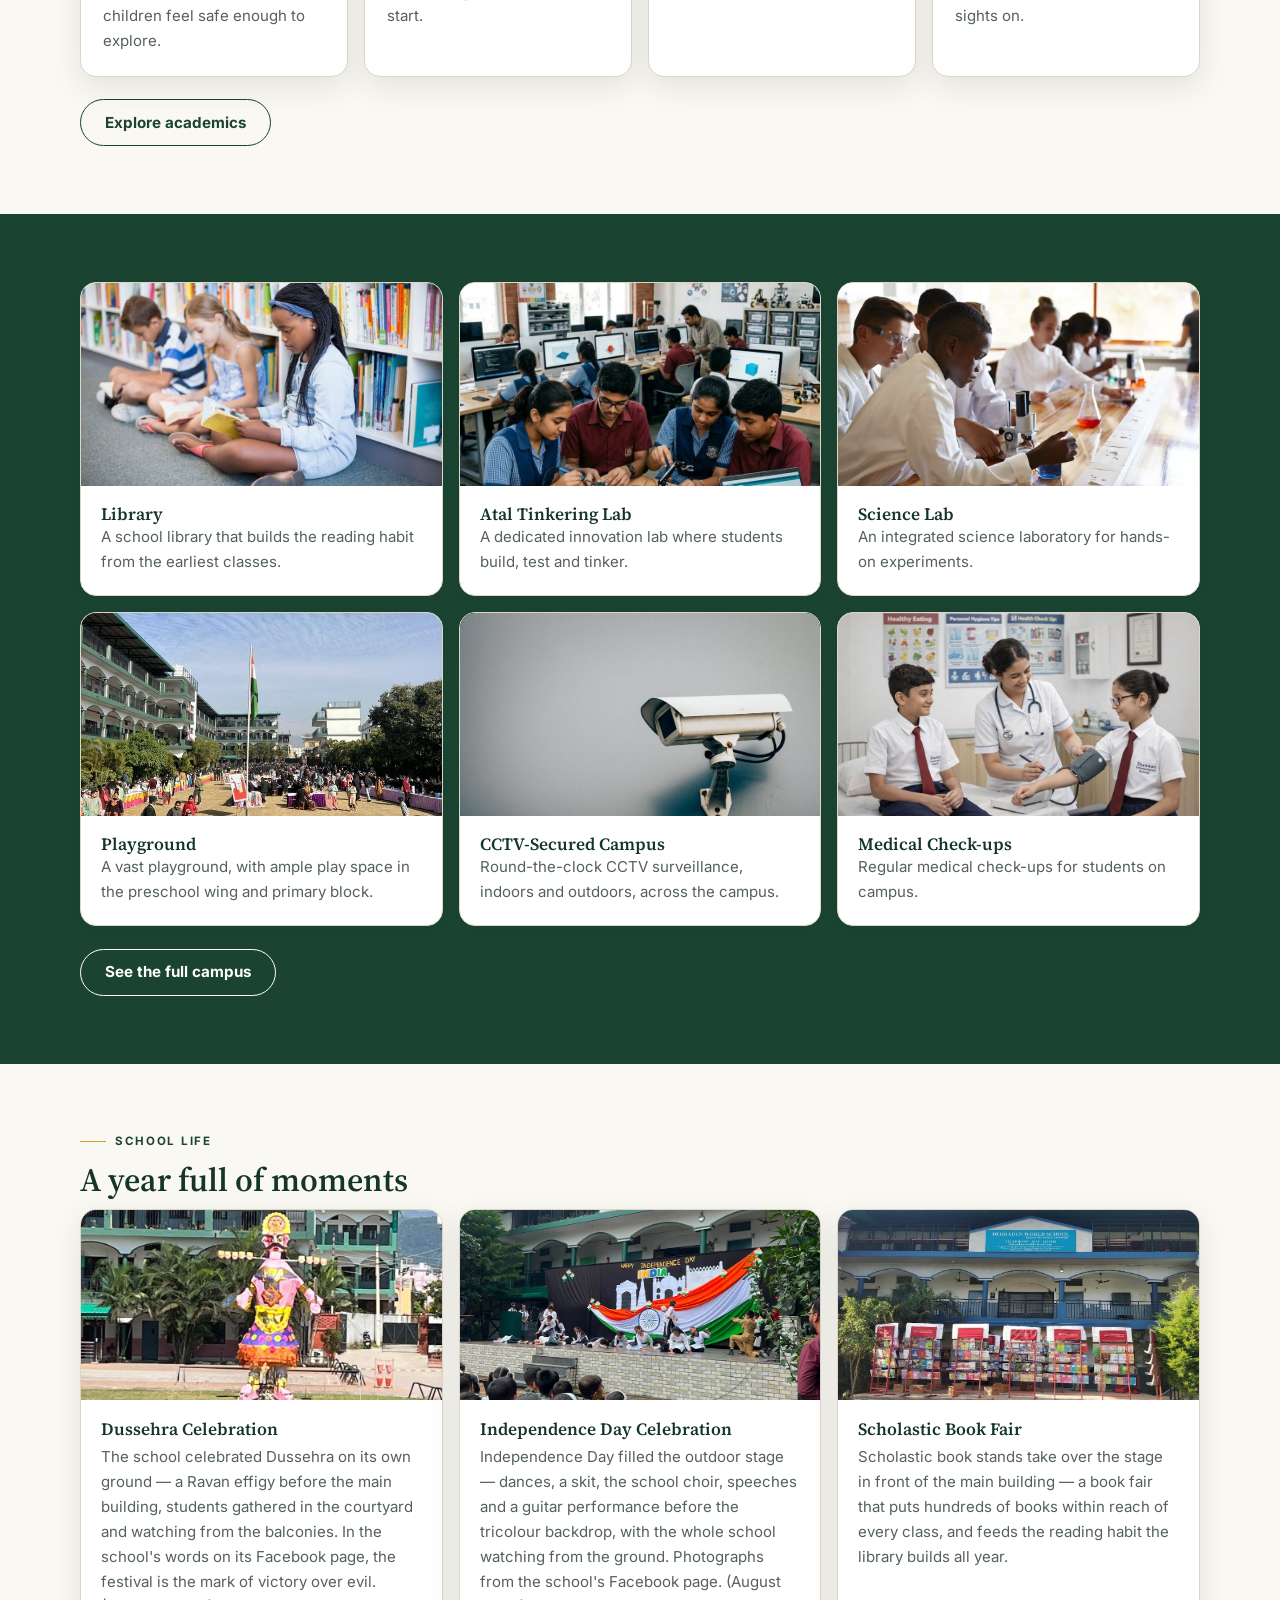
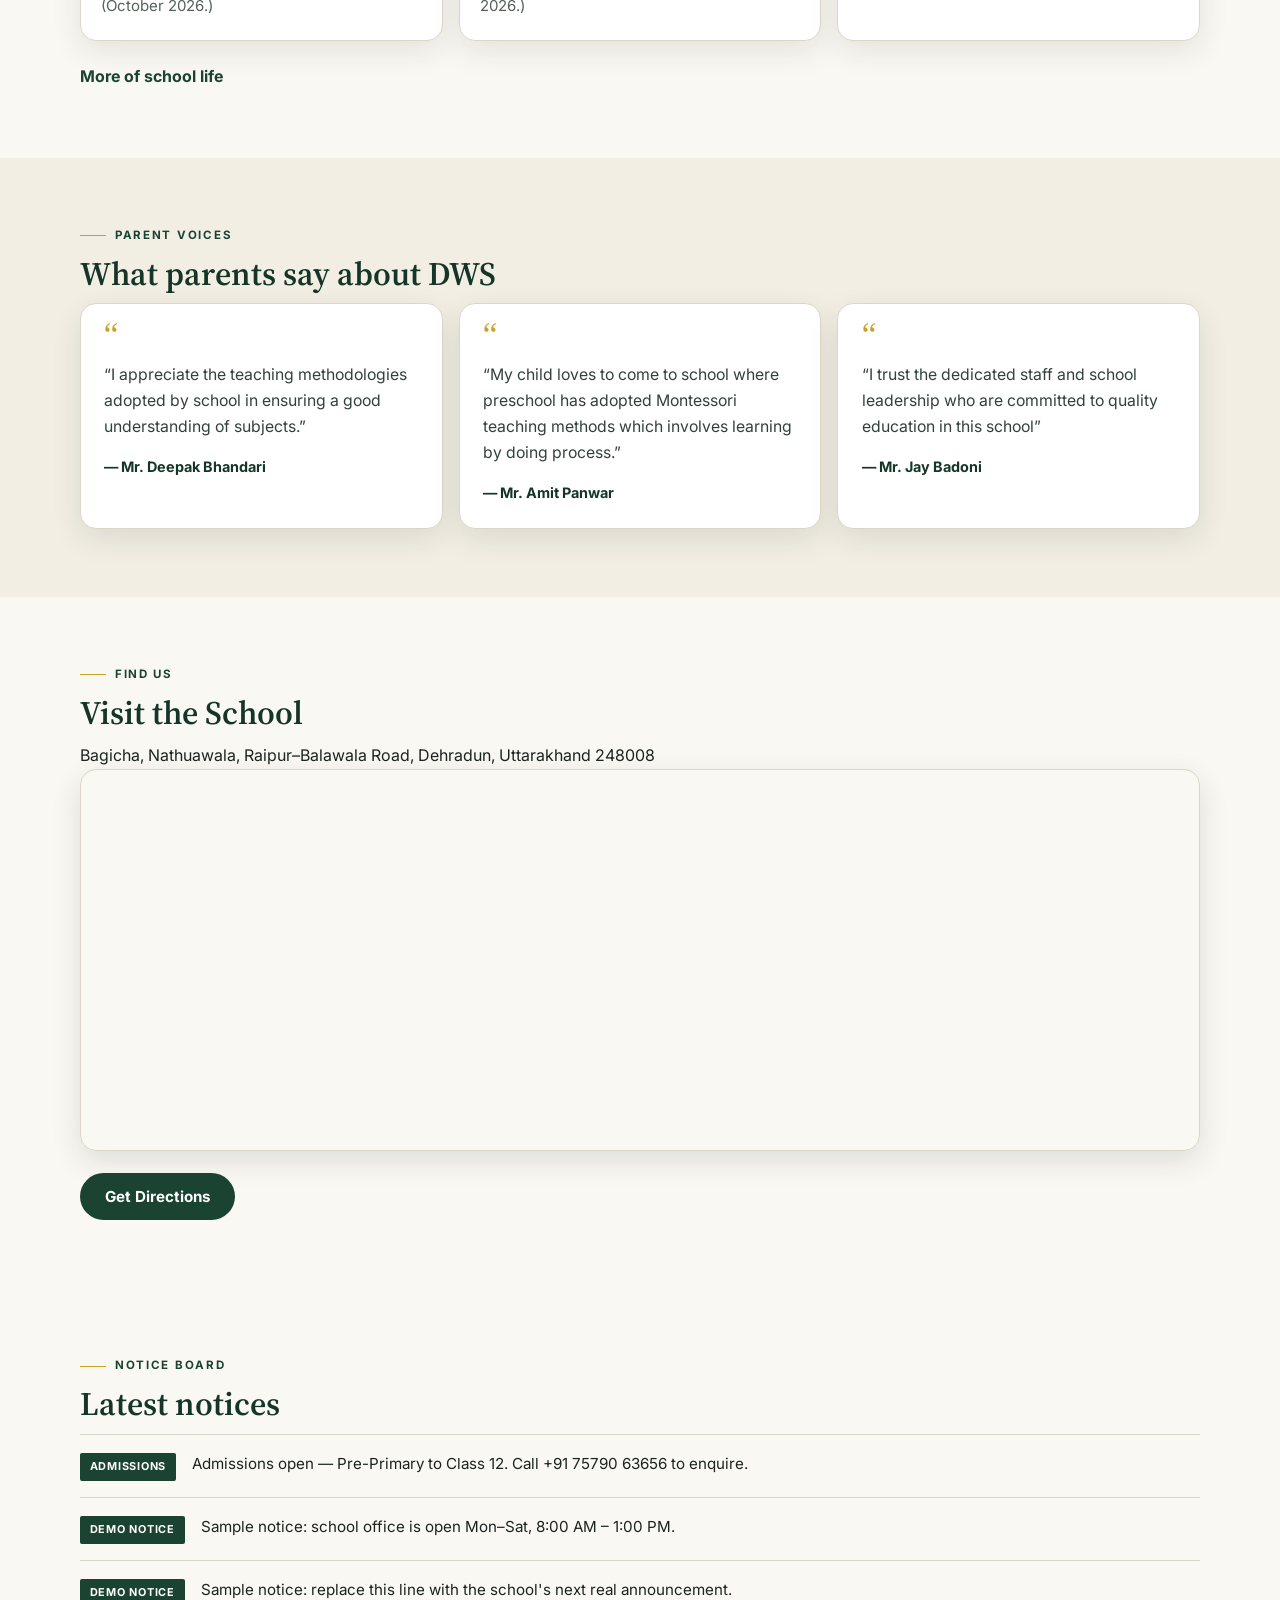
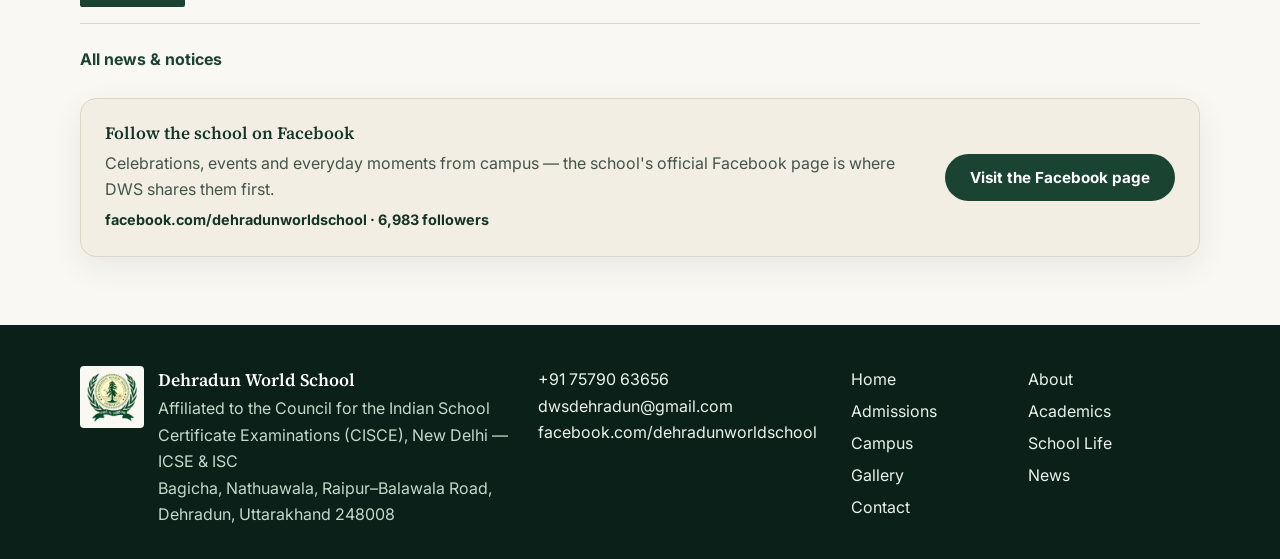
==== commit c6bd0d40: "Hero: eyebrow line (Dehradun · Est. 2008 · CISCE) removed from the home hero" ====
--- a/index.html
+++ b/index.html
@@ -44,7 +44,6 @@
     <div class="hero-media"><img id="heroImage" src="" alt=""></div>
     <div class="hero-overlay"></div>
     <div class="hero-content">
-      <p class="eyebrow eyebrow-light" id="heroEyebrow"></p>
       <h1 id="heroTitle"></h1>
       <p class="hero-tagline" id="heroTagline"></p>
       <p class="hero-motto" id="heroMotto"></p>
--- a/styles.css
+++ b/styles.css
@@ -477,7 +477,7 @@
 .site-footer{background:var(--green-deep);color:#C4D8CB;padding:2.6rem 0 2rem}
 .footer-grid{display:grid;gap:1.4rem}
 .footer-brand{display:flex;gap:.9rem;align-items:flex-start}
-.footer-logo{width:64px;height:auto;flex:0 0 auto}
+.footer-logo{width:64px;height:auto;background:var(--ivory);border-radius:var(--radius);padding:.3rem;flex:0 0 auto}
 .site-footer strong{color:#fff;font-family:"Source Serif 4",Georgia,serif;font-weight:600;font-size:1.1rem}
 .site-footer a{color:#EAF2EC;text-decoration:none}
 .site-footer a:hover{text-decoration:underline;text-underline-offset:3px}
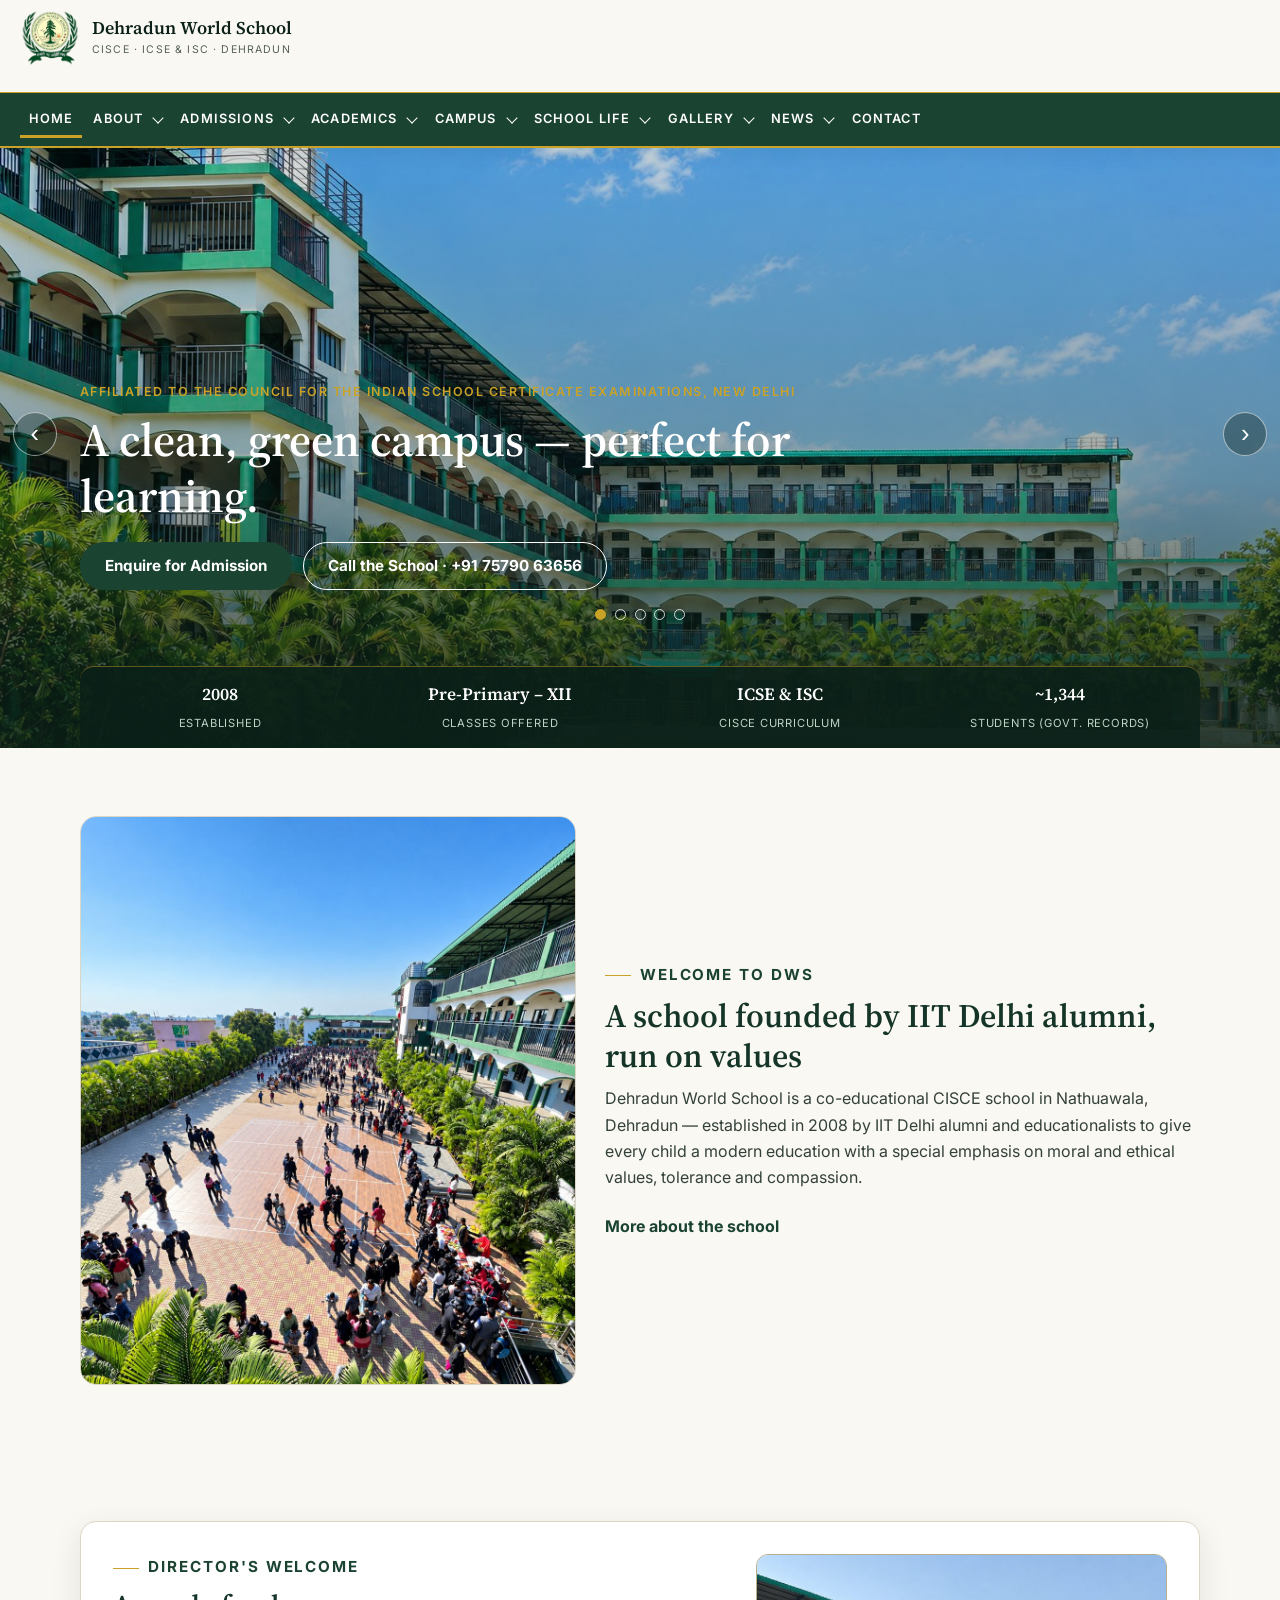
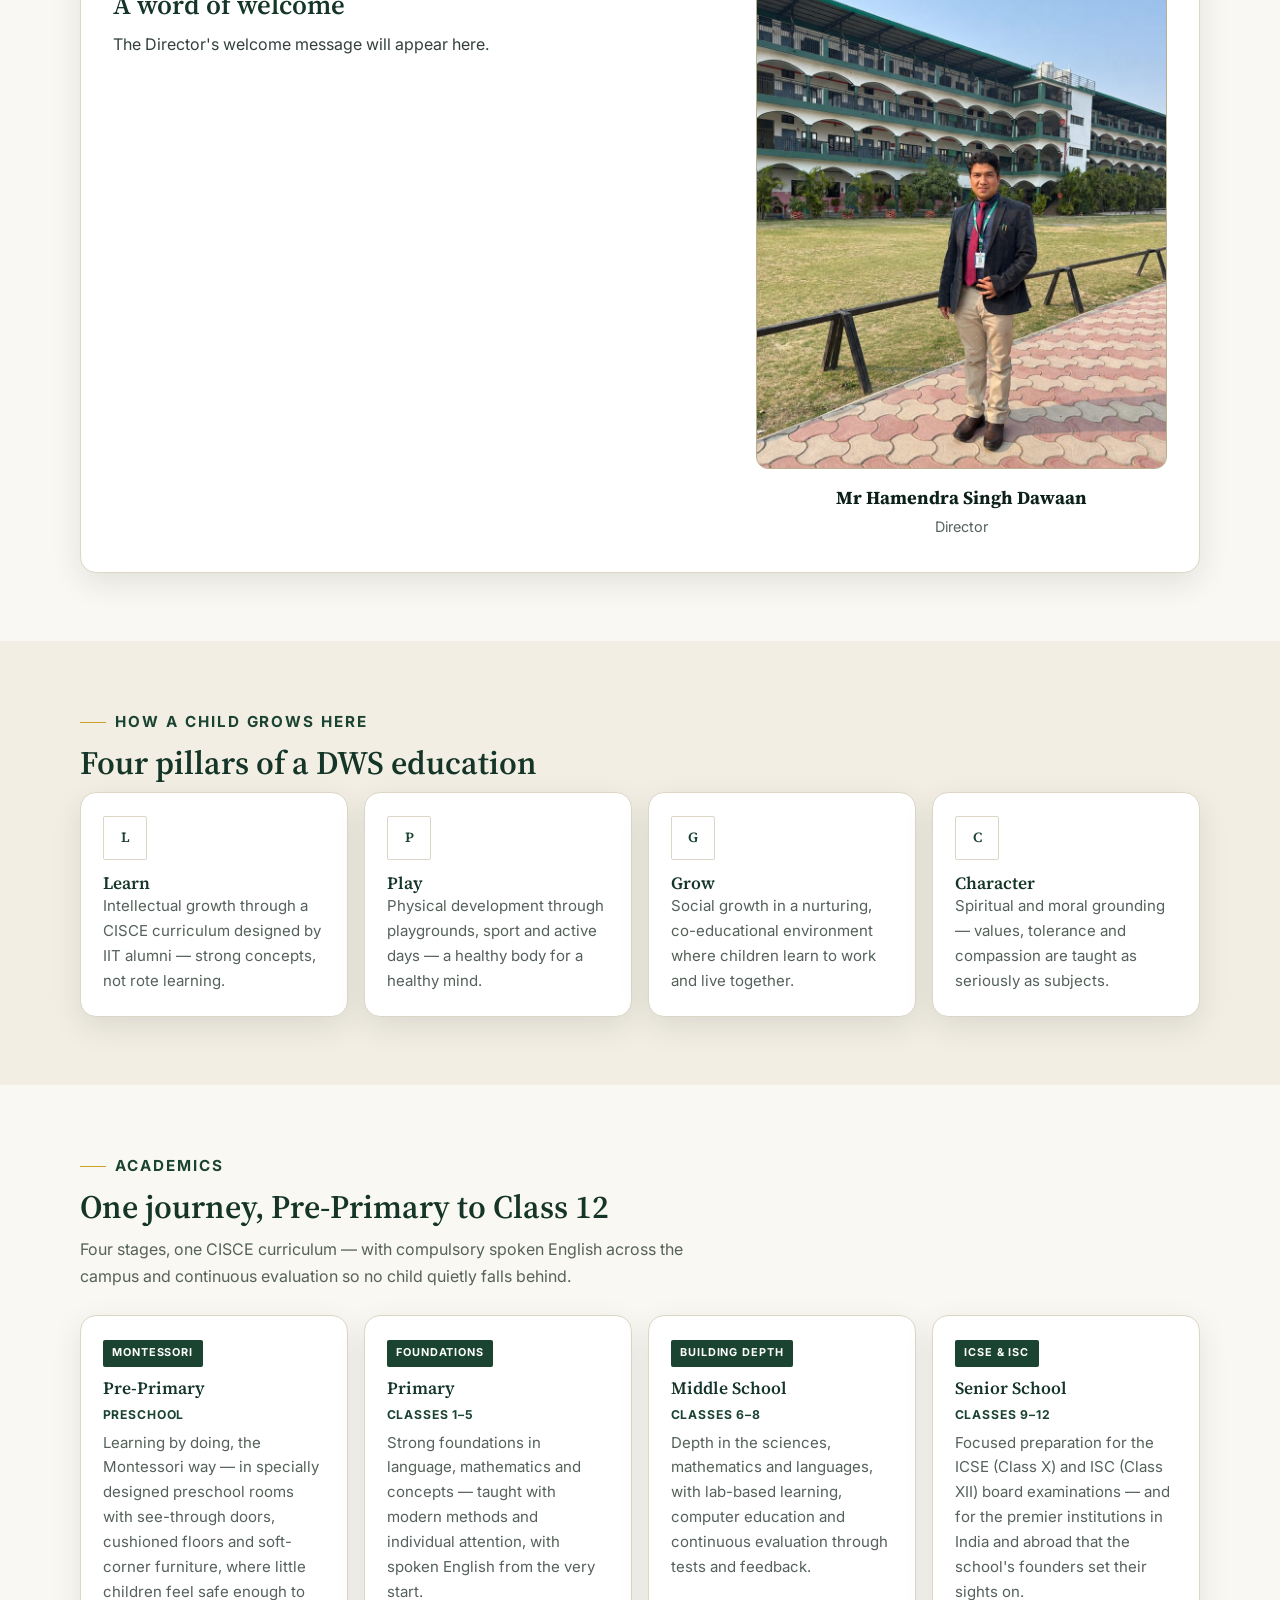
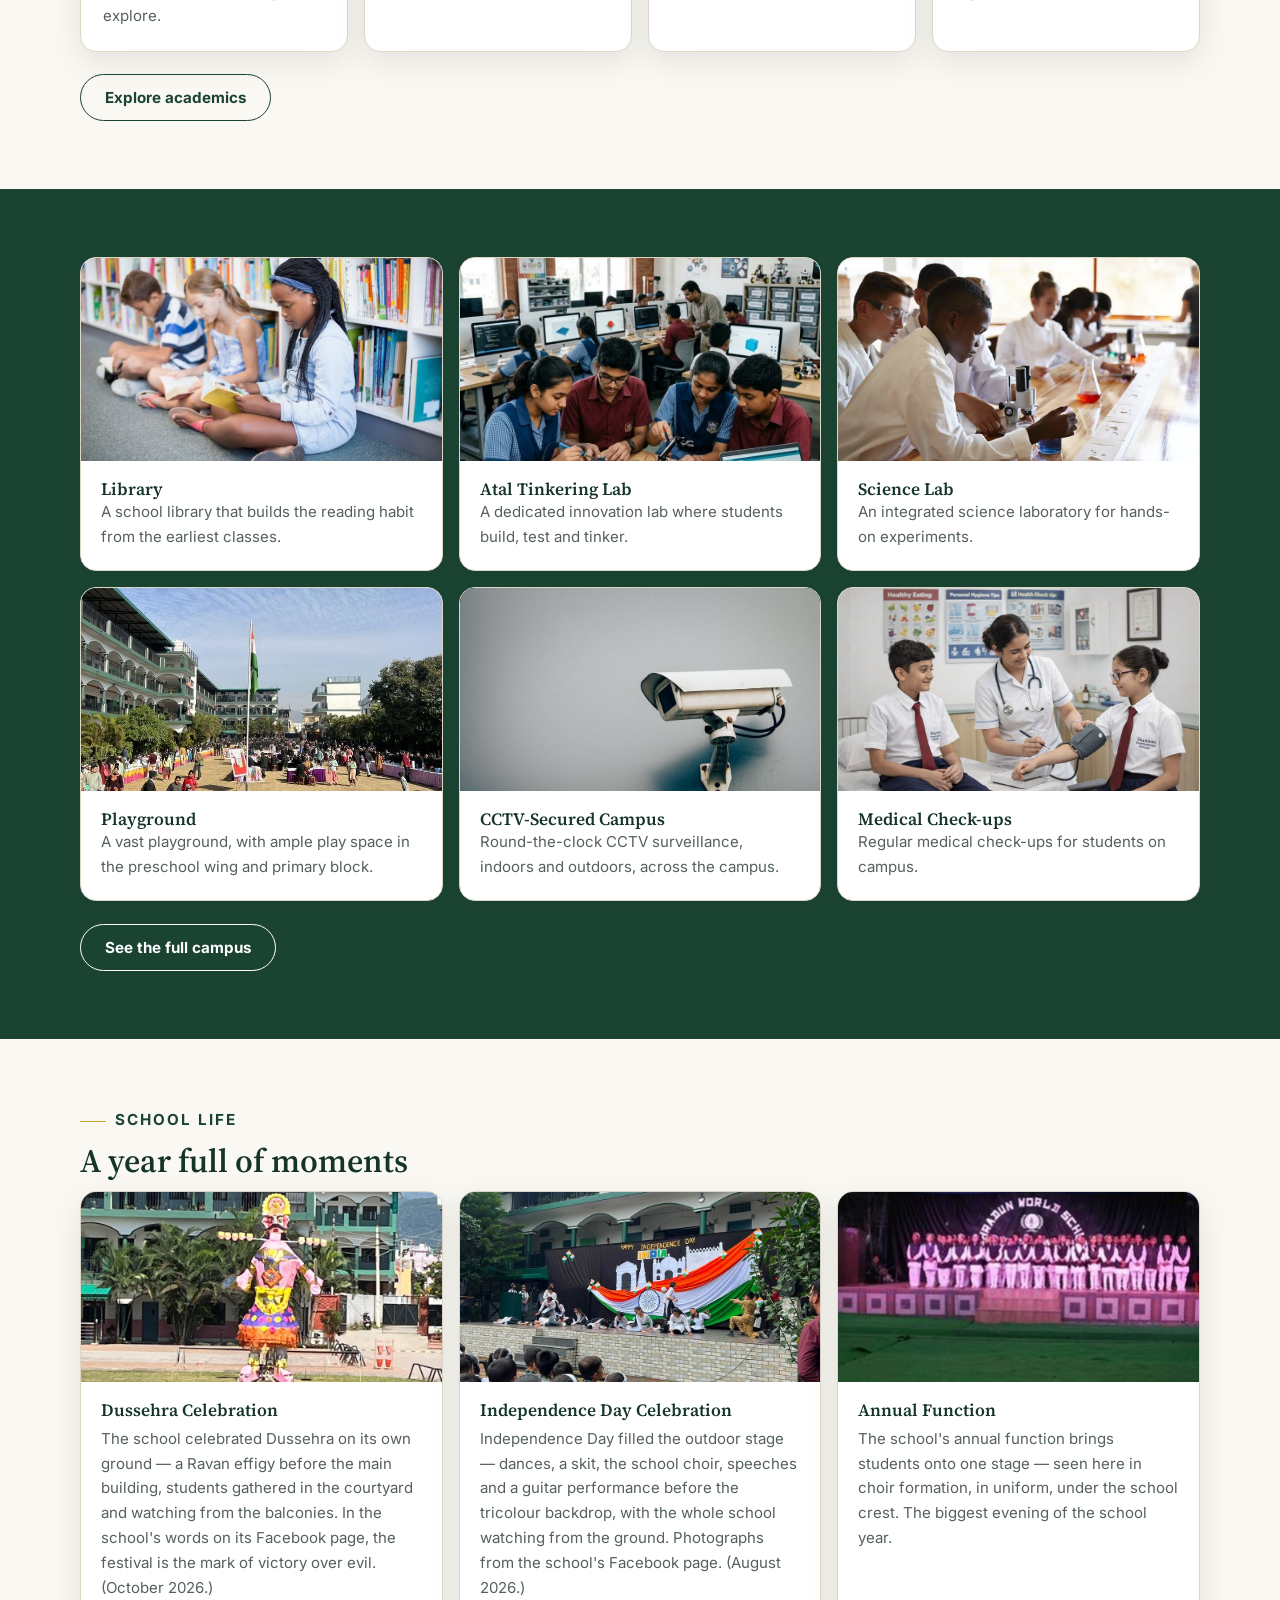
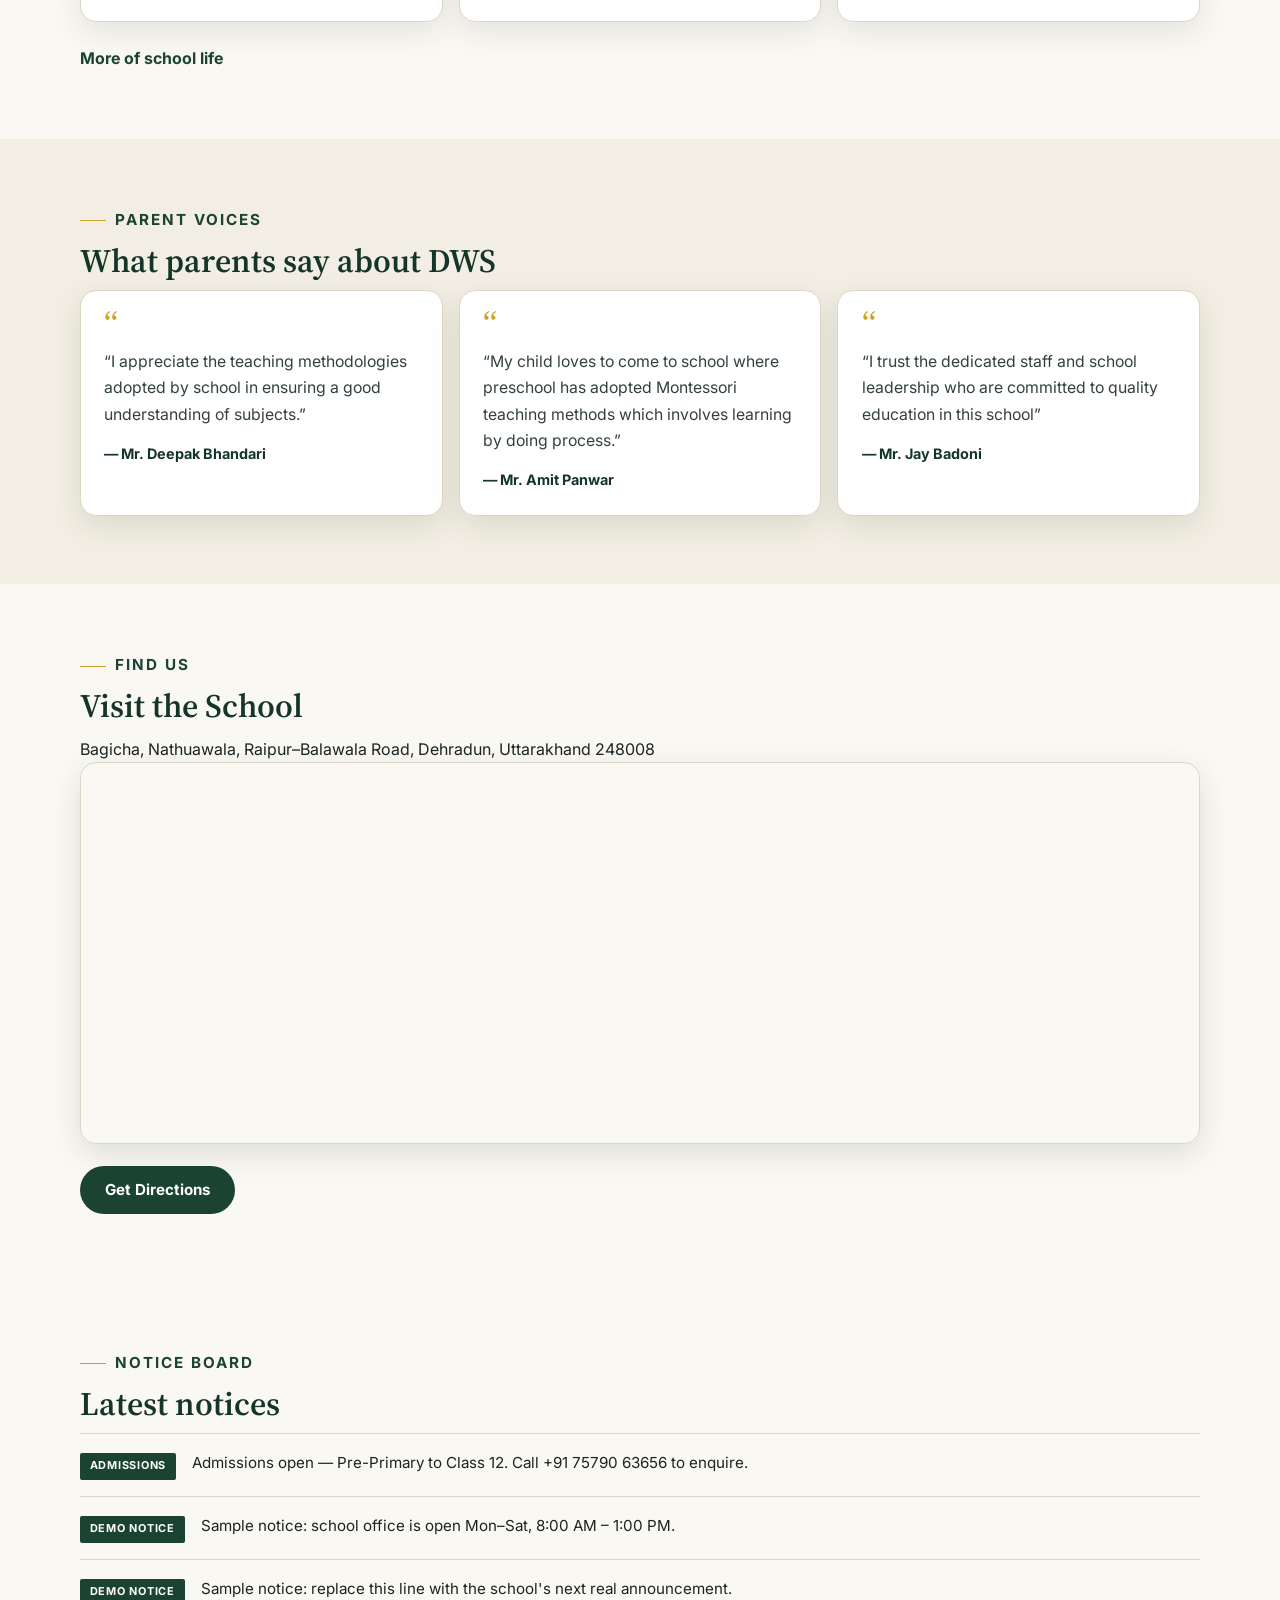
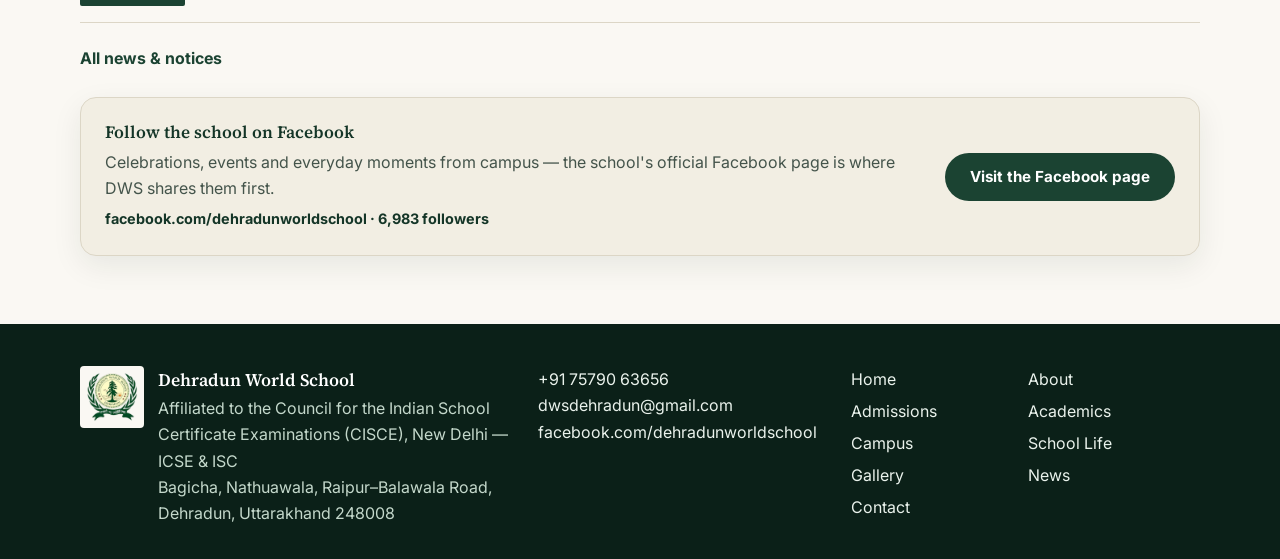
==== commit 8479f2de: "Hero slider like the real site + remove admissions topbar" ====
--- a/index.html
+++ b/index.html
@@ -18,14 +18,6 @@
 </head>
 <body data-page="home">
 
-<div class="topbar">
-  <span class="topbar-text" id="topbarText"></span>
-  <span class="topbar-links">
-    <a id="topbarPhone" href="#"></a>
-    <a class="topbar-cta" href="admissions.html" id="topbarCta"></a>
-  </span>
-</div>
-
 <header class="site-header">
   <a class="brand" href="index.html">
     <img class="brand-logo" src="images/logo.png" alt="Dehradun World School crest">
@@ -41,16 +33,18 @@
 <main>
 
   <section class="hero">
-    <div class="hero-media"><img id="heroImage" src="" alt=""></div>
-    <div class="hero-overlay"></div>
-    <div class="hero-content">
-      <h1 id="heroTitle"></h1>
-      <p class="hero-tagline" id="heroTagline"></p>
-      <p class="hero-motto" id="heroMotto"></p>
-      <p class="hero-sub" id="heroSub"></p>
-      <div class="hero-ctas">
-        <a class="btn btn-green" href="admissions.html" id="heroPrimary"></a>
-        <a class="btn btn-outline" href="#" id="heroSecondary"></a>
+    <div class="hero-slider" id="heroSlider" aria-roledescription="carousel" aria-label="Campus highlights">
+      <div class="hero-slides" id="heroSlides"></div>
+      <button class="hero-arrow hero-prev" id="heroPrev" aria-label="Previous slide">&#8249;</button>
+      <button class="hero-arrow hero-next" id="heroNext" aria-label="Next slide">&#8250;</button>
+      <div class="hero-dots" id="heroDots"></div>
+      <div class="hero-caption">
+        <p class="hero-eyebrow" id="heroEyebrow"></p>
+        <h2 id="heroCaptionTitle"></h2>
+        <div class="hero-ctas">
+          <a class="btn btn-green" href="admissions.html" id="heroPrimary"></a>
+          <a class="btn btn-outline" href="#" id="heroSecondary"></a>
+        </div>
       </div>
     </div>
     <div class="stat-band" id="statBand"></div>
--- a/styles.css
+++ b/styles.css
@@ -68,21 +68,11 @@
 
 /* Section eyebrows — small caps with a thin gold rule */
 .eyebrow{
-  text-transform:uppercase;letter-spacing:.15em;font-size:.72rem;font-weight:700;
+  text-transform:uppercase;letter-spacing:.13em;font-size:.95rem;font-weight:700;
   color:var(--green);margin-bottom:.55rem;
 }
 .eyebrow::before{content:"";display:inline-block;width:26px;height:1px;background:var(--gold);vertical-align:middle;margin-right:.55rem}
 .eyebrow-light{color:#CFE3D6}
-
-/* Top bar */
-.topbar{
-  background:var(--green-deep);color:#EAF2EC;font-size:.82rem;
-  display:flex;flex-wrap:wrap;gap:.3rem .9rem;align-items:center;justify-content:space-between;
-  padding:.45rem 1.25rem;
-}
-.topbar a{color:#fff;text-decoration:none;font-weight:600}
-.topbar-links{display:flex;gap:1rem;align-items:center}
-.topbar-cta{border-bottom:1px solid var(--gold);padding:0;color:#fff!important}
 
 /* Header — cream brand row over a deep-green nav strip with
    gold borders (aryan's calls, Oct 21): the all-green header
@@ -167,13 +157,34 @@
    exists only on the home page, so these rules touch nothing
    else. Typefaces stay Source Serif 4 / Inter. */
 .hero{position:relative;background:var(--green-deep);color:#fff;overflow:hidden}
-.hero-media img{width:100%;height:640px;object-fit:cover;object-position:center}
-.hero-overlay{display:block;position:absolute;inset:0;background:linear-gradient(180deg,rgba(11,32,24,.25) 0%,rgba(11,32,24,.55) 55%,rgba(11,32,24,.92) 100%)}
-.hero-content{position:absolute;left:0;right:0;bottom:224px;padding:0 1.25rem}
-.hero h1{color:#fff;font-size:2.35rem;margin-bottom:.5rem}
-.hero-tagline,.hero-motto{display:none}
-.hero-sub{color:#E4EEE7;max-width:560px;font-size:1.02rem}
-.hero-ctas{display:flex;flex-wrap:wrap;gap:.7rem;margin-top:1.2rem}
+/* Hero slider — like the school's own site: full-width auto-playing
+   slides, caption box with headline, dots + arrows. */
+.hero-slider{position:relative;height:640px;overflow:hidden;background:var(--green-deep)}
+.hero-slides{position:absolute;inset:0}
+.hero-slide{position:absolute;inset:0;opacity:0;transition:opacity 1.1s ease}
+.hero-slide.is-active{opacity:1}
+.hero-slide img{width:100%;height:100%;object-fit:cover;object-position:center;display:block}
+.hero-slider::after{content:"";position:absolute;inset:0;pointer-events:none;
+  background:linear-gradient(180deg,rgba(11,32,24,.15) 0%,rgba(11,32,24,.38) 55%,rgba(11,32,24,.88) 100%)}
+.hero-caption{position:absolute;z-index:2;left:0;right:0;bottom:210px;padding:0 1.25rem}
+.hero-eyebrow{color:var(--gold);font-size:.78rem;font-weight:600;letter-spacing:.12em;text-transform:uppercase;margin-bottom:.55rem}
+.hero-caption h2{color:#fff;font-size:1.85rem;line-height:1.22;max-width:620px;margin:0 0 1.1rem}
+.hero-caption h2.cap-in{animation:capRise .7s ease both}
+@keyframes capRise{from{opacity:0;transform:translateY(14px)}to{opacity:1;transform:none}}
+.hero-ctas{display:flex;flex-wrap:wrap;gap:.7rem}
+.hero-arrow{position:absolute;z-index:3;top:40%;width:44px;height:44px;border-radius:50%;
+  border:1px solid rgba(255,255,255,.55);background:rgba(11,32,24,.35);color:#fff;
+  font-size:1.6rem;line-height:1;cursor:pointer;padding:0}
+.hero-prev{left:.8rem}
+.hero-next{right:.8rem}
+.hero-arrow:hover{background:var(--green-deep)}
+.hero-dots{position:absolute;z-index:3;left:0;right:0;bottom:184px;display:flex;gap:.55rem;justify-content:center}
+.hero-dot{width:11px;height:11px;border-radius:50%;border:1px solid rgba(255,255,255,.8);background:transparent;cursor:pointer;padding:0}
+.hero-dot.is-active{background:var(--gold);border-color:var(--gold)}
+@media (prefers-reduced-motion:reduce){
+  .hero-slide{transition:none}
+  .hero-caption h2.cap-in{animation:none}
+}
 .stat-band{
   position:absolute;left:.9rem;right:.9rem;bottom:.9rem;
   display:grid;grid-template-columns:repeat(2,1fr);
@@ -373,6 +384,12 @@
 .dw-photo figcaption strong{display:block;font-family:"Source Serif 4",Georgia,serif;font-size:1.15rem;color:var(--green-deep)}
 .dw-photo figcaption span{color:var(--muted);font-size:.9rem}
 .dw-note{color:var(--muted)}
+/* Director's Welcome heading runs a little smaller than the
+   other section headings (aryan's call, Oct 22, 2026). */
+.director-welcome h2{font-size:1.45rem}
+@media (min-width:900px){
+  .director-welcome h2{font-size:1.7rem}
+}
 .dw-photo-slot.has-photo{padding:0;border-style:solid;overflow:hidden}
 .dw-photo-slot img{width:100%;height:100%;object-fit:cover;object-position:center 18%;display:block}
 .director-photo{overflow:hidden}
@@ -486,9 +503,11 @@
 /* Layout grids (desktop widths) */
 @media (min-width:900px){
   h2{font-size:2.05rem}
-  .hero-media img{height:600px}
-  .hero-content{inset:auto 0 118px 0;left:50%;right:auto;transform:translateX(-50%);width:min(1120px,100% - 2.5rem);padding:0}
-  .hero h1{font-size:3.2rem}
+  .hero-slider{height:600px}
+  .hero-caption{left:50%;right:auto;transform:translateX(-50%);width:min(1120px,100% - 2.5rem);padding:0;bottom:158px}
+  .hero-caption h2{font-size:2.9rem;max-width:760px}
+  .hero-dots{bottom:128px}
+  .hero-arrow{top:44%}
   .stat-band{left:50%;right:auto;transform:translateX(-50%);bottom:0;width:min(1120px,100% - 2.5rem);grid-template-columns:repeat(4,1fr);border-radius:14px 14px 0 0}
   .page-hero{padding:3.4rem 0 2.9rem}
   .page-hero h1{font-size:2.65rem}
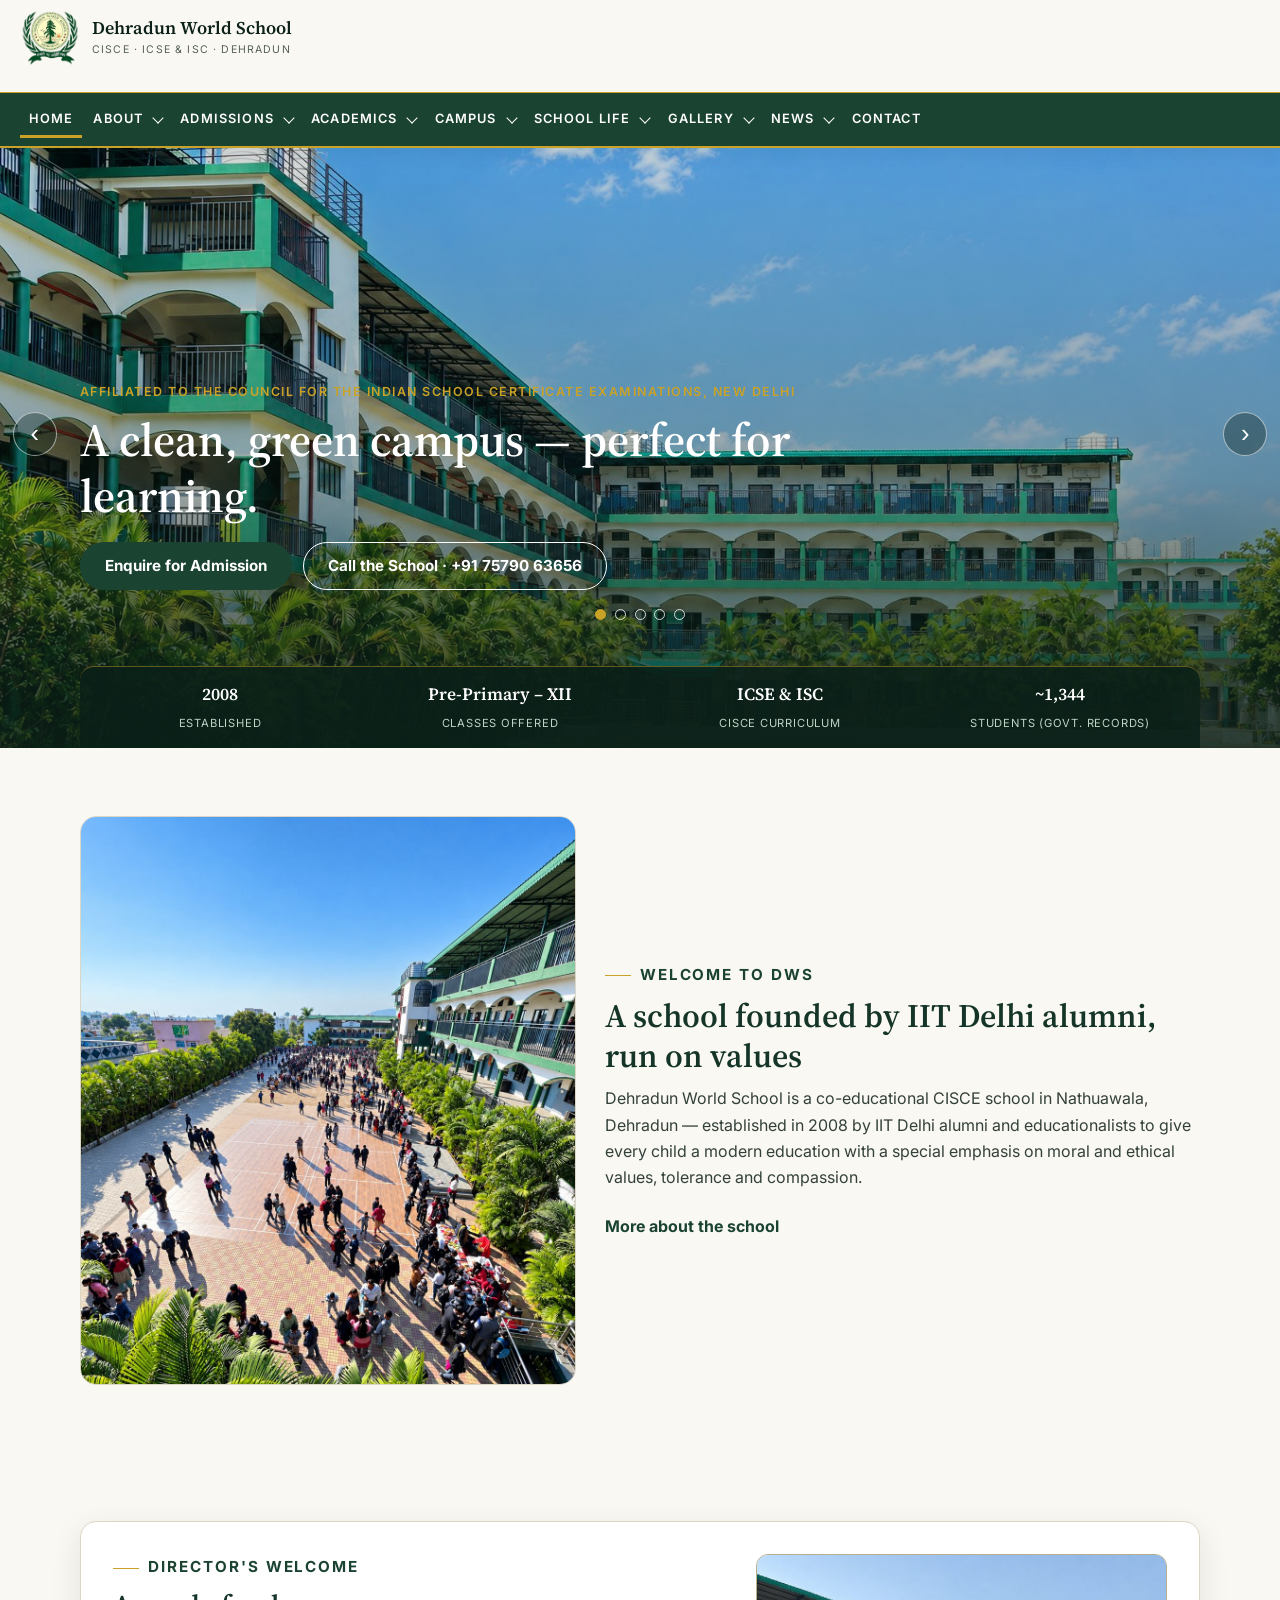
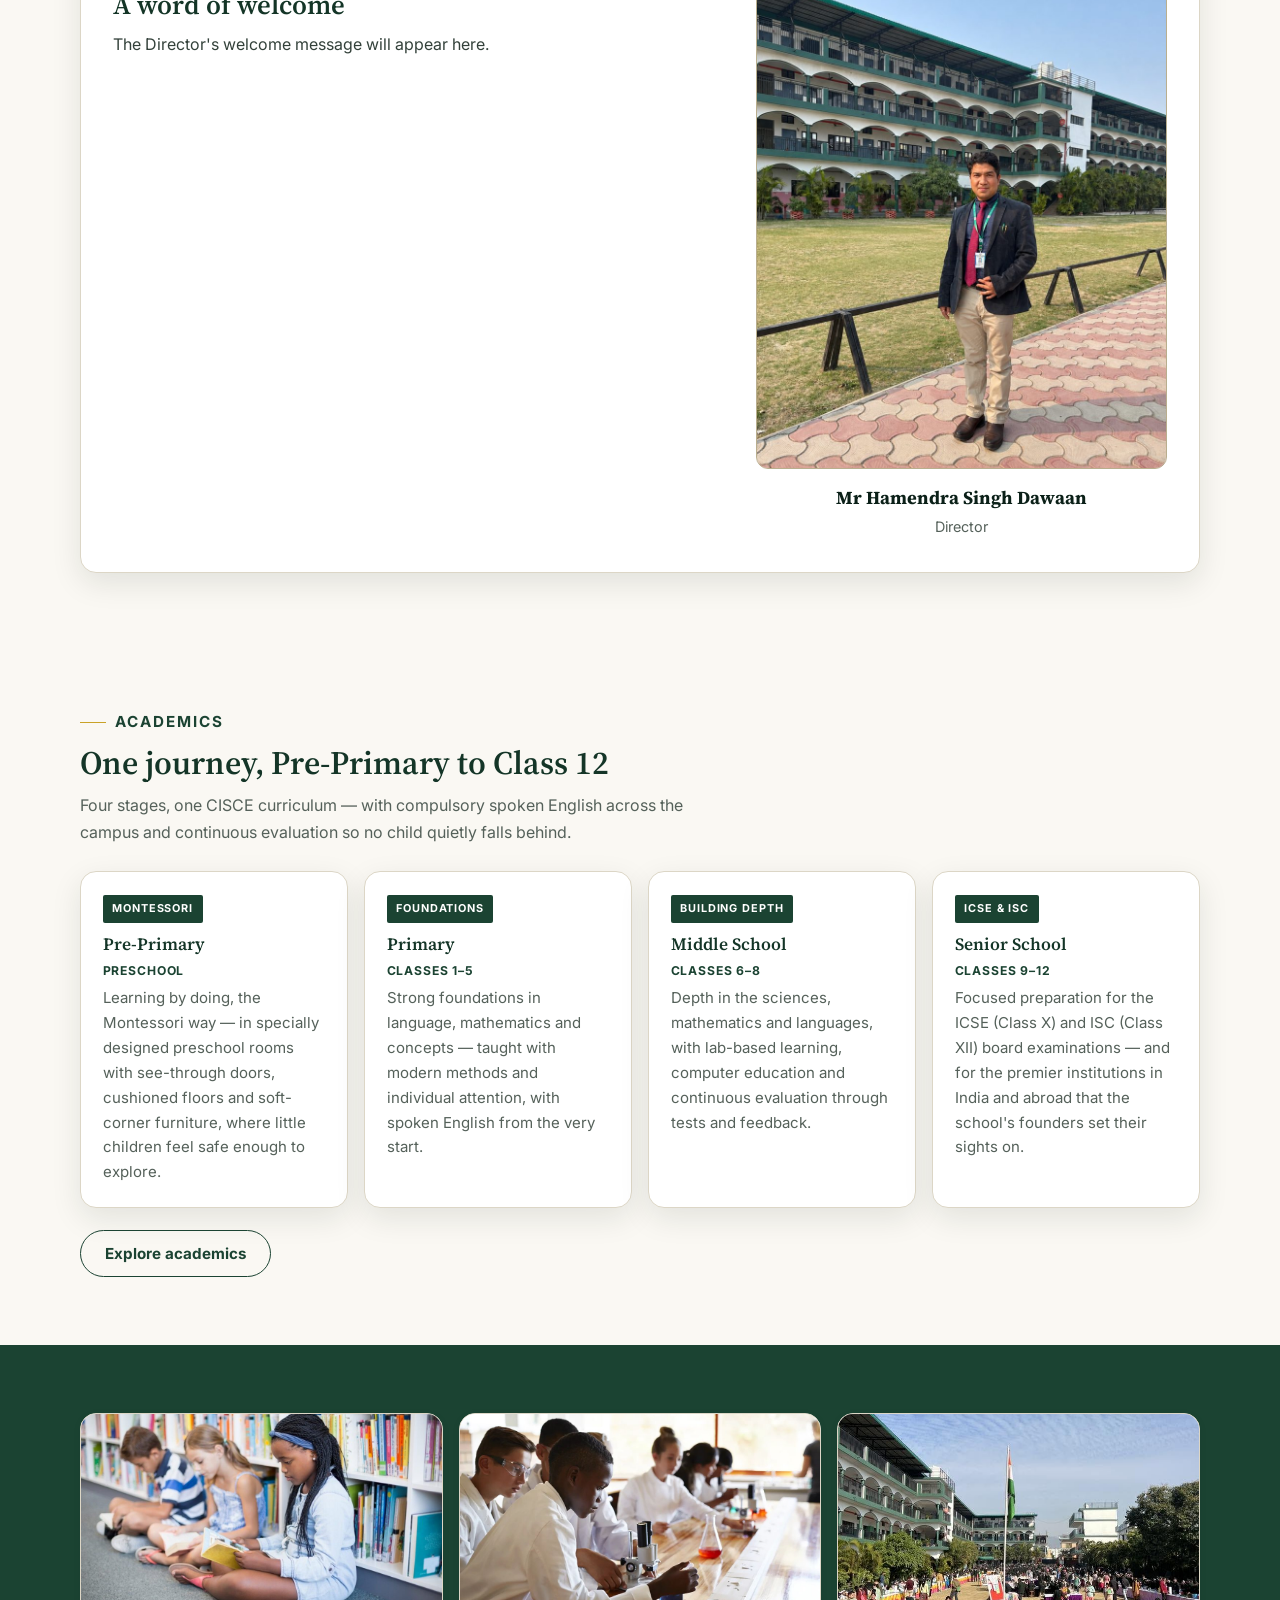
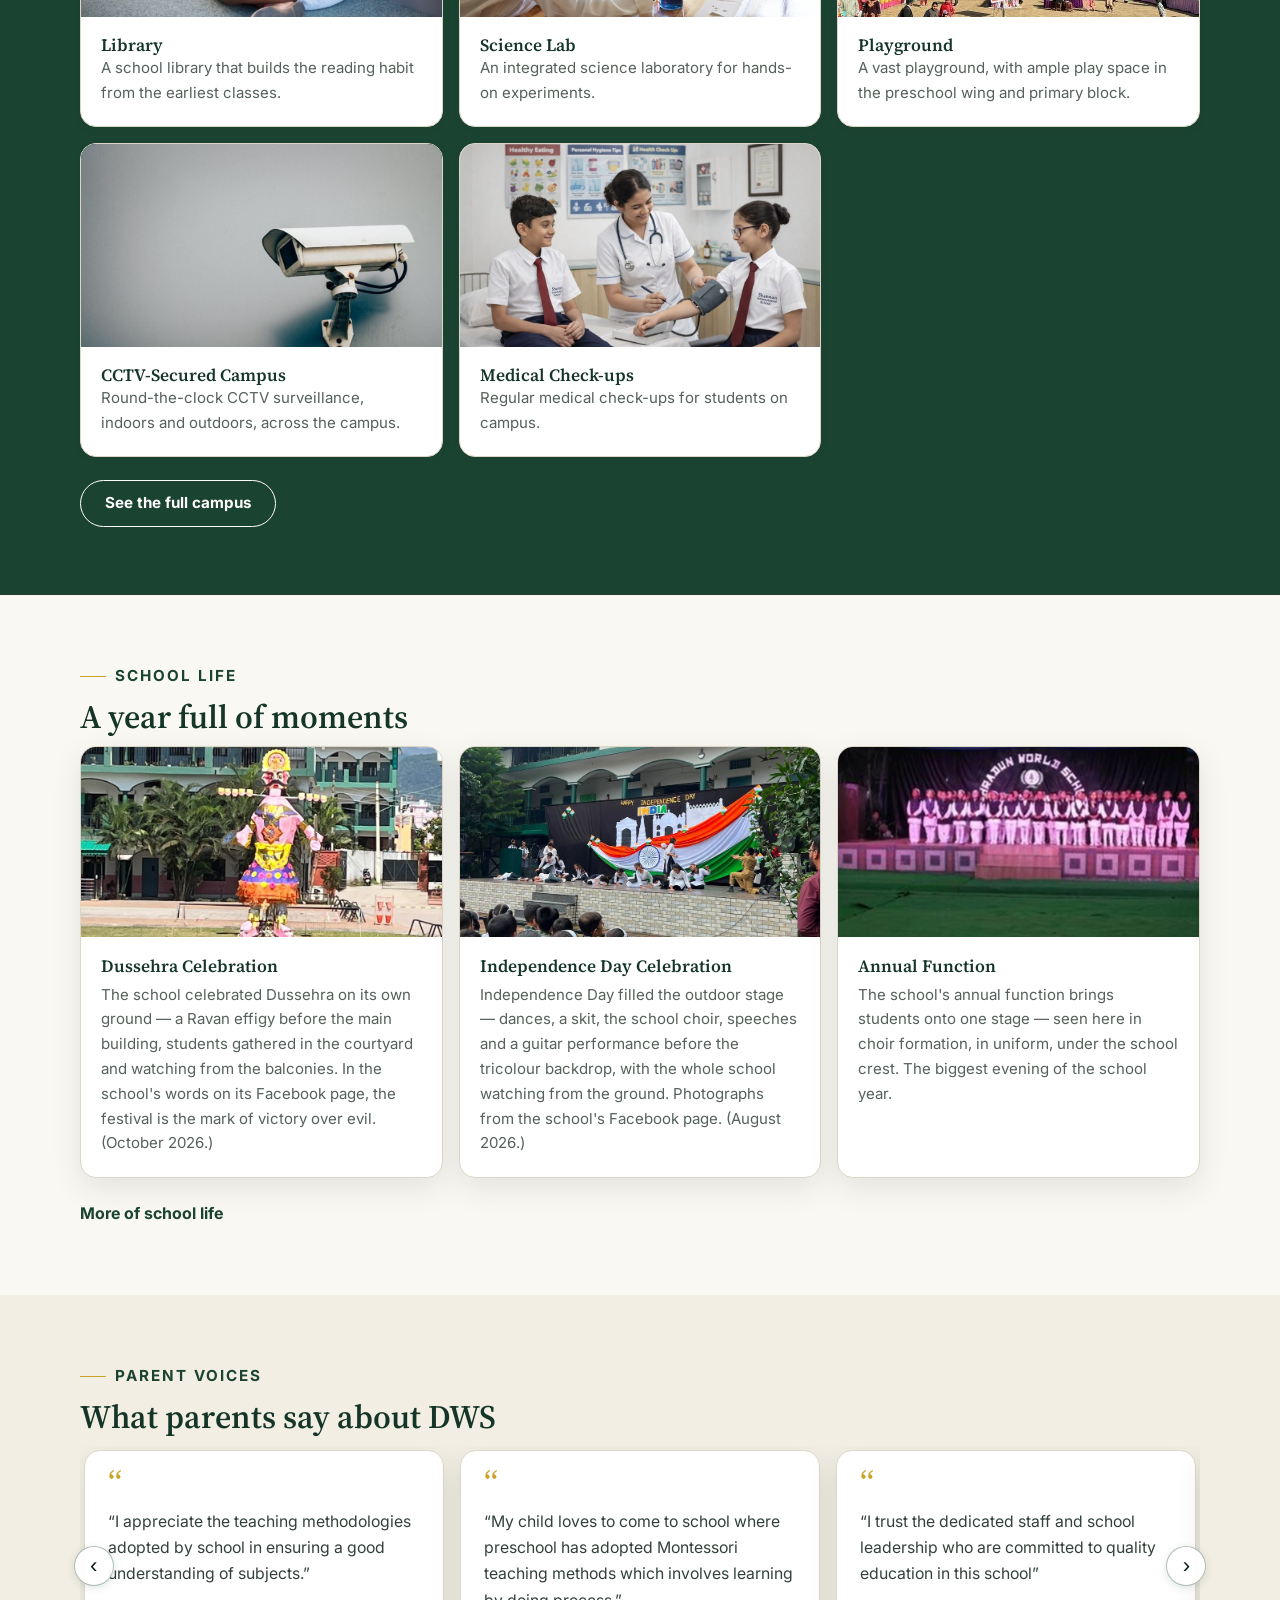
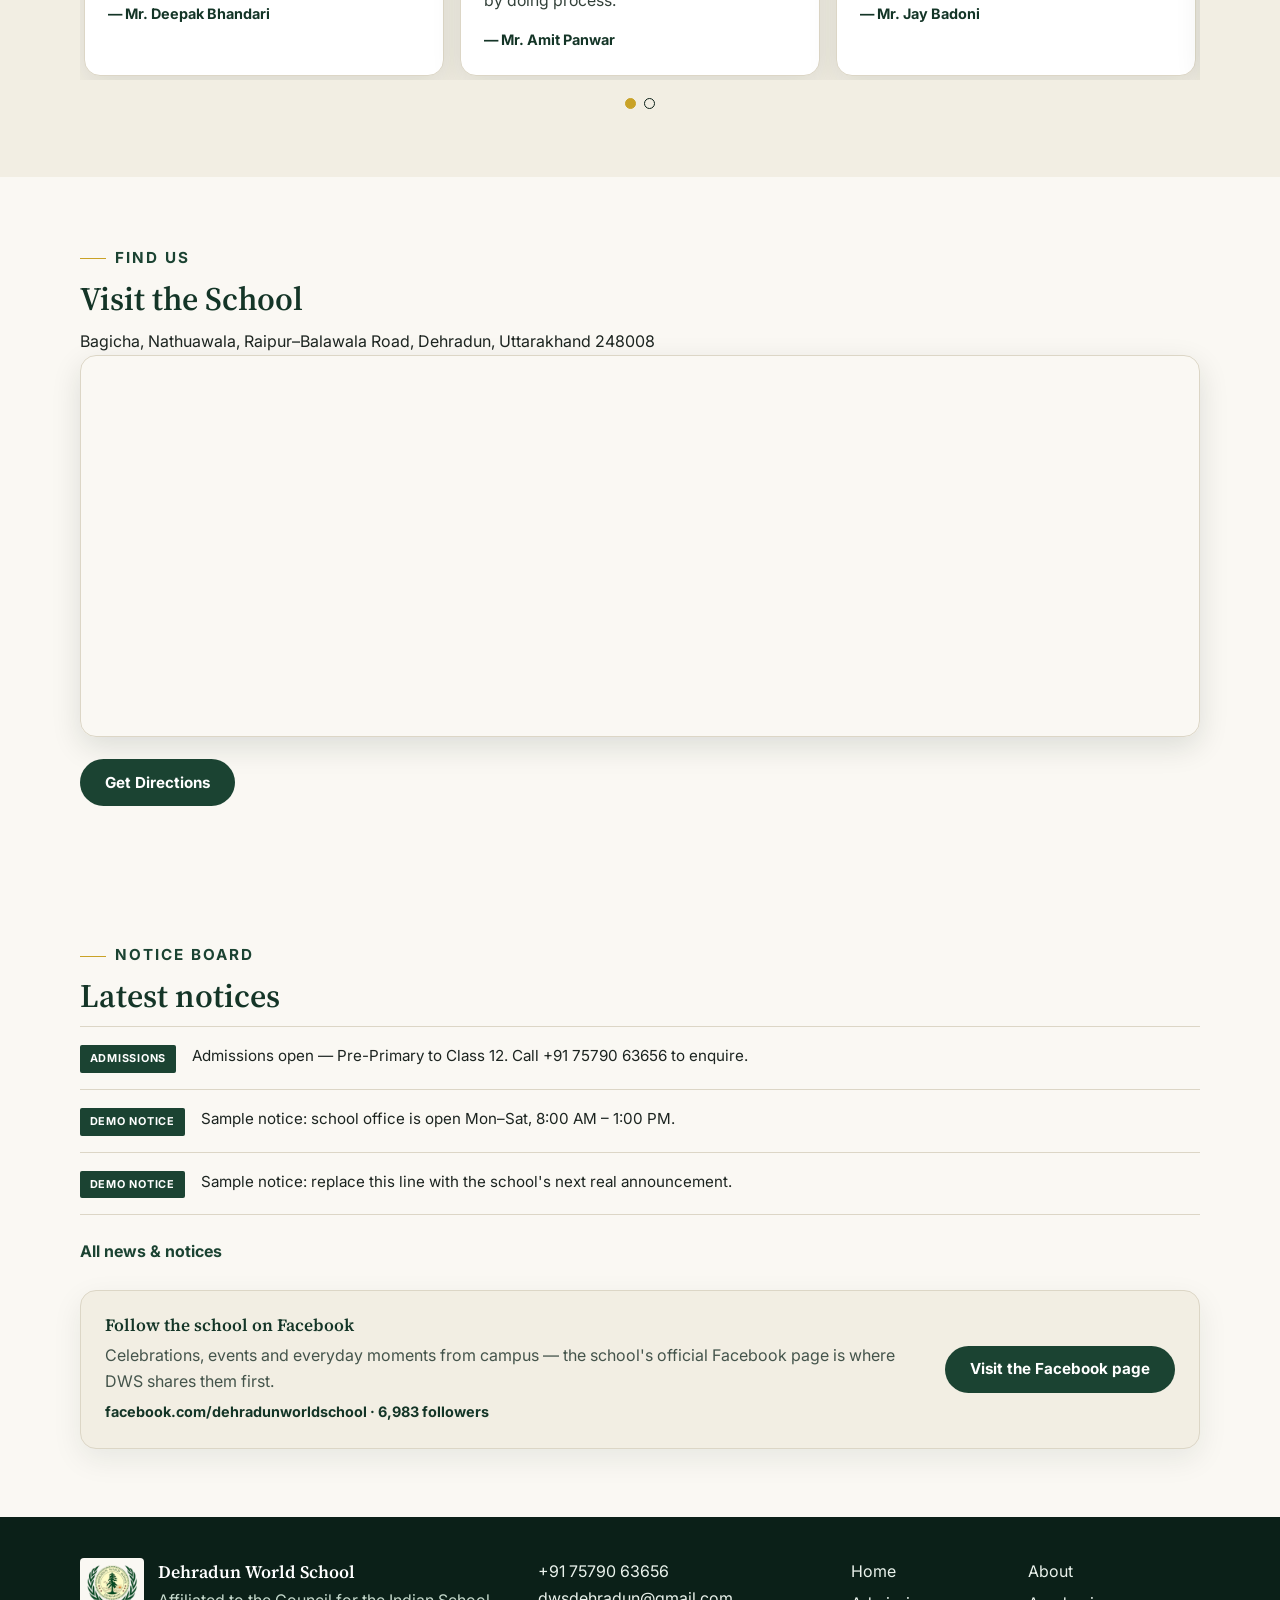
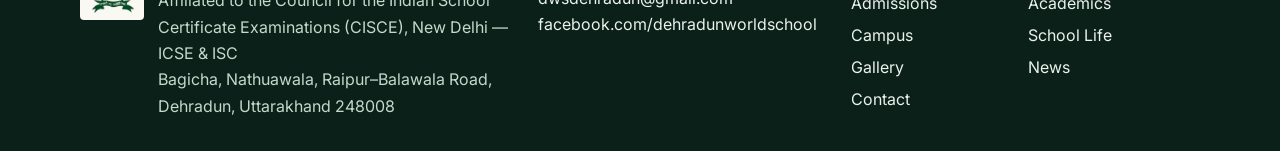
==== commit 7a41459f: "Remove pillars, tinkering lab + green campus cards; testimonials carousel with all 6" ====
--- a/index.html
+++ b/index.html
@@ -76,13 +76,6 @@
     </div>
   </section>
 
-  <section class="section section-tint">
-    <div class="container">
-      <div id="pillarsHead"></div>
-      <div class="card-row" id="pillarCards"></div>
-    </div>
-  </section>
-
   <section class="section">
     <div class="container">
       <div id="stagesHead"></div>
@@ -110,7 +103,12 @@
   <section class="section section-tint">
     <div class="container">
       <div id="testHead"></div>
-      <div class="card-row flex-3" id="testCards"></div>
+      <div class="test-carousel" id="testCarousel" aria-roledescription="carousel" aria-label="Parent testimonials">
+        <div class="test-viewport"><div class="test-track" id="testTrack"></div></div>
+        <button class="test-arrow test-prev" id="testPrev" aria-label="Previous testimonials">&#8249;</button>
+        <button class="test-arrow test-next" id="testNext" aria-label="Next testimonials">&#8250;</button>
+        <div class="test-dots" id="testDots"></div>
+      </div>
     </div>
   </section>
 
--- a/styles.css
+++ b/styles.css
@@ -451,6 +451,23 @@
 .quote-mark{font-family:"Source Serif 4",Georgia,serif;font-size:2.2rem;line-height:.6;color:var(--gold);margin-bottom:.85rem}
 .test-card blockquote{font-size:.99rem;color:#33413A}
 .test-name{margin-top:.9rem;font-weight:700;color:var(--green-dark);font-size:.9rem}
+
+/* Testimonials carousel — all 6 real parent reviews, auto-playing */
+.test-carousel{position:relative}
+.test-viewport{overflow:hidden}
+.test-track{display:flex;transition:transform .65s cubic-bezier(.22,.8,.3,1)}
+.test-page{flex:0 0 100%;display:grid;gap:1rem;grid-template-columns:1fr;padding:.25rem}
+@media(min-width:900px){.test-page{grid-template-columns:repeat(3,1fr)}}
+.test-arrow{position:absolute;top:38%;z-index:2;width:40px;height:40px;border-radius:50%;
+  border:1px solid rgba(27,67,50,.35);background:rgba(255,255,255,.92);color:var(--green-deep);
+  font-size:1.4rem;line-height:1;cursor:pointer;padding:0;box-shadow:0 2px 8px rgba(11,32,24,.12)}
+.test-prev{left:-.4rem}
+.test-next{right:-.4rem}
+.test-arrow:hover{background:var(--green-deep);color:#fff}
+.test-dots{display:flex;gap:.55rem;justify-content:center;margin-top:1.1rem}
+.test-dot{width:11px;height:11px;border-radius:50%;border:1px solid var(--green-deep);background:transparent;cursor:pointer;padding:0}
+.test-dot.is-active{background:var(--gold);border-color:var(--gold)}
+@media (prefers-reduced-motion:reduce){.test-track{transition:none}}
 
 /* Notices — flat rows with hairlines */
 .notice-list{display:grid;gap:0;border-top:1px solid var(--line)}
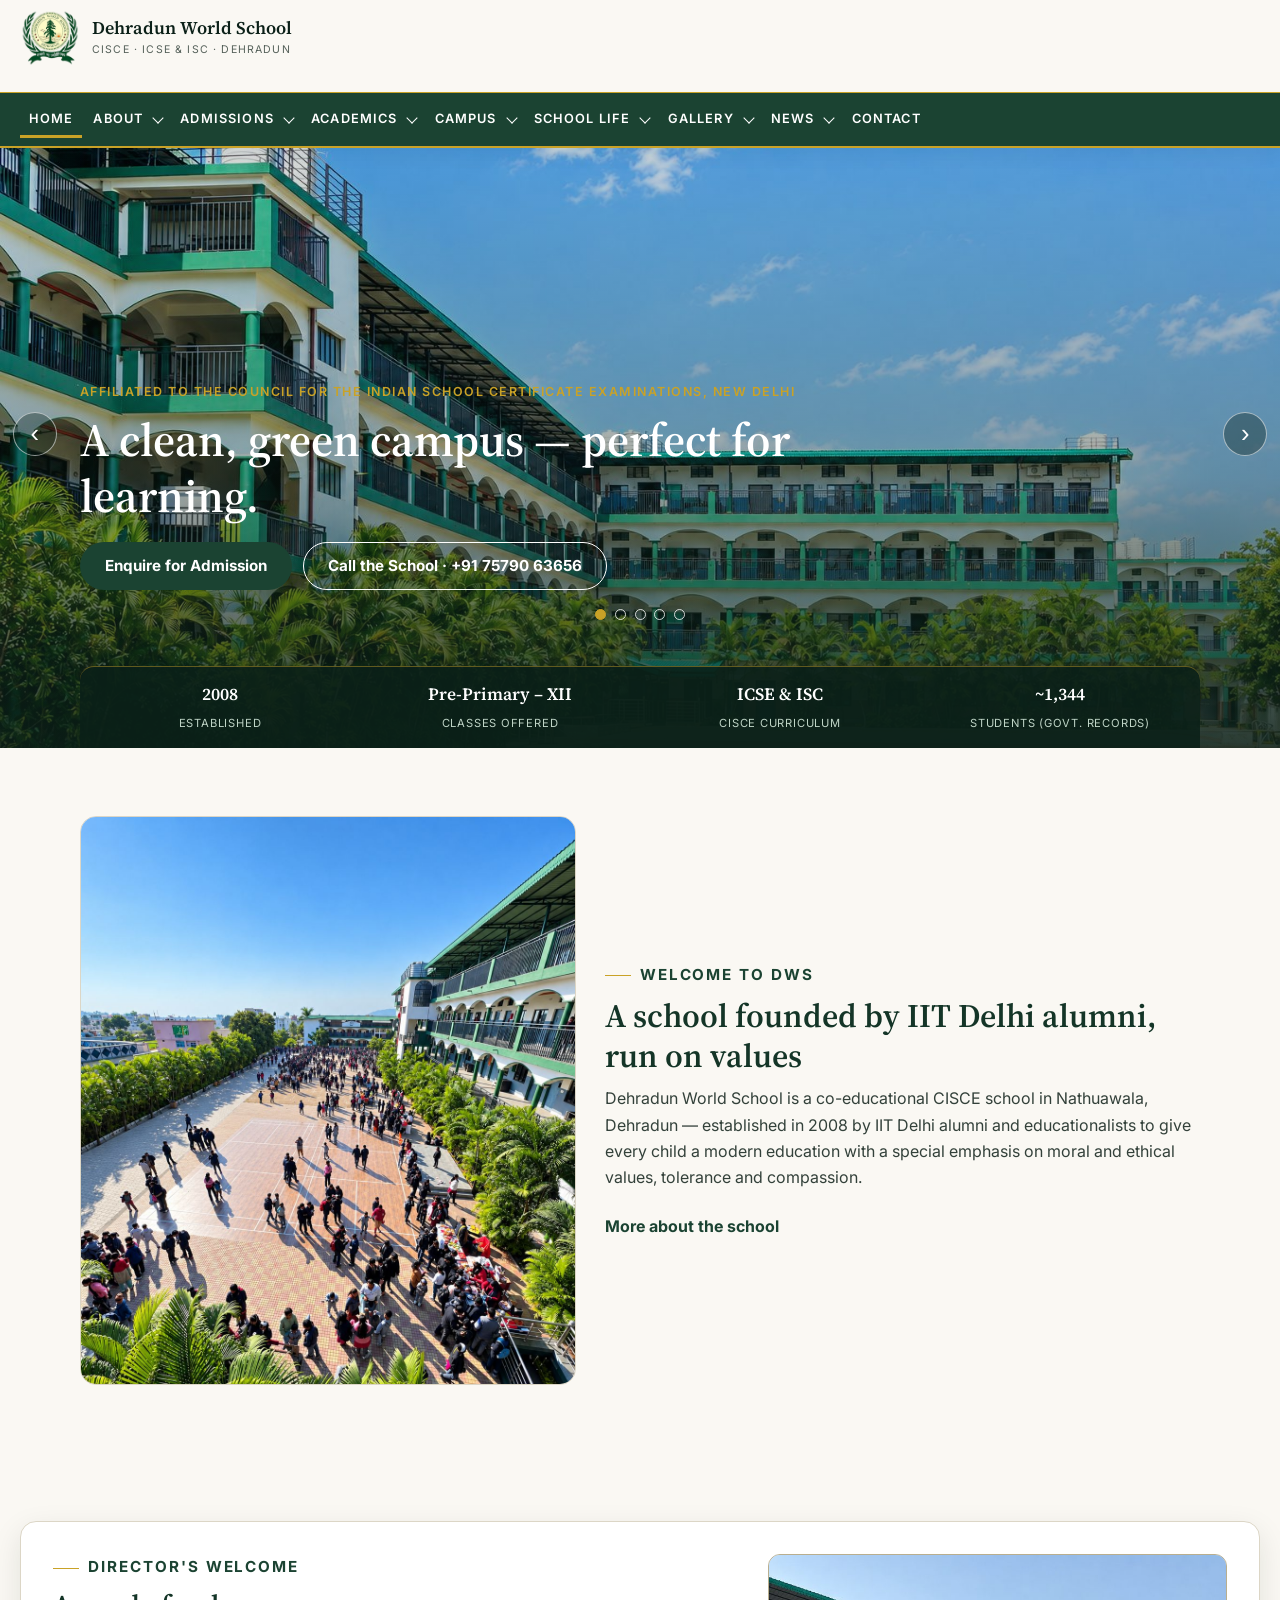
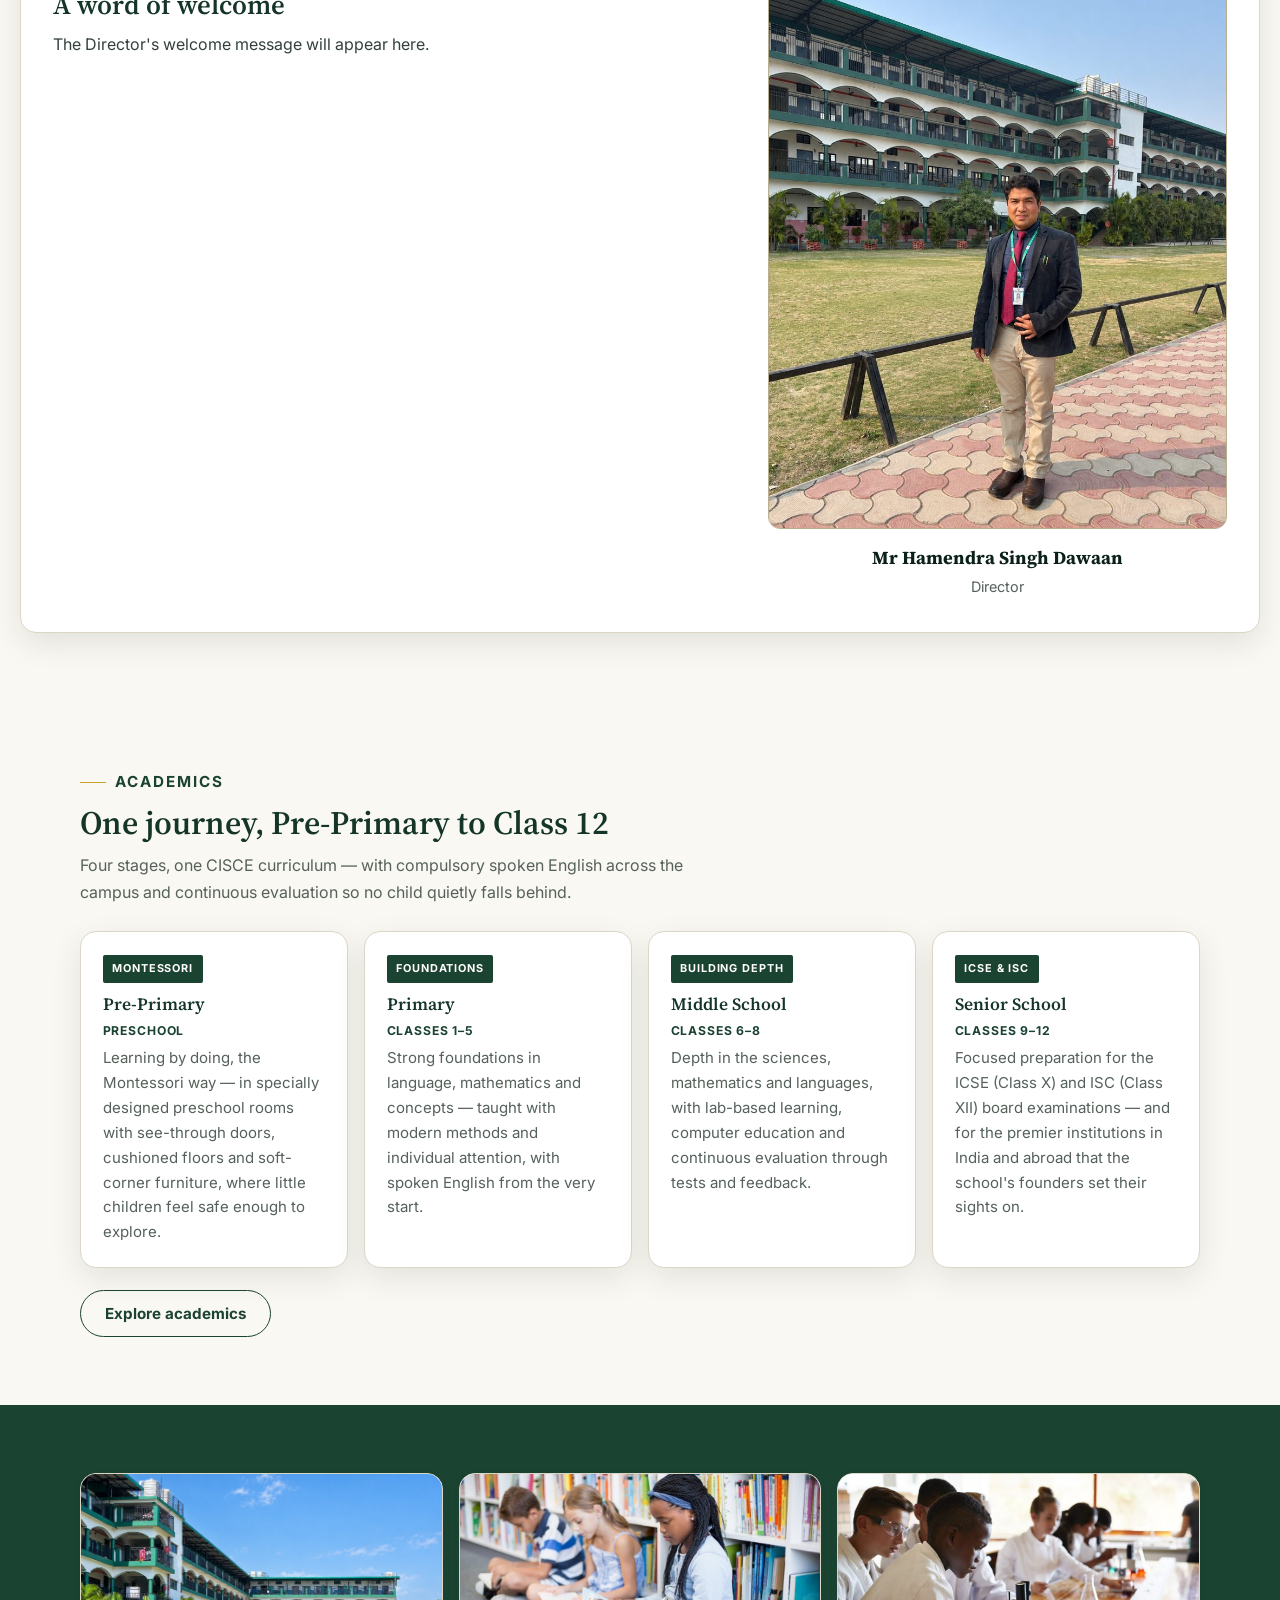
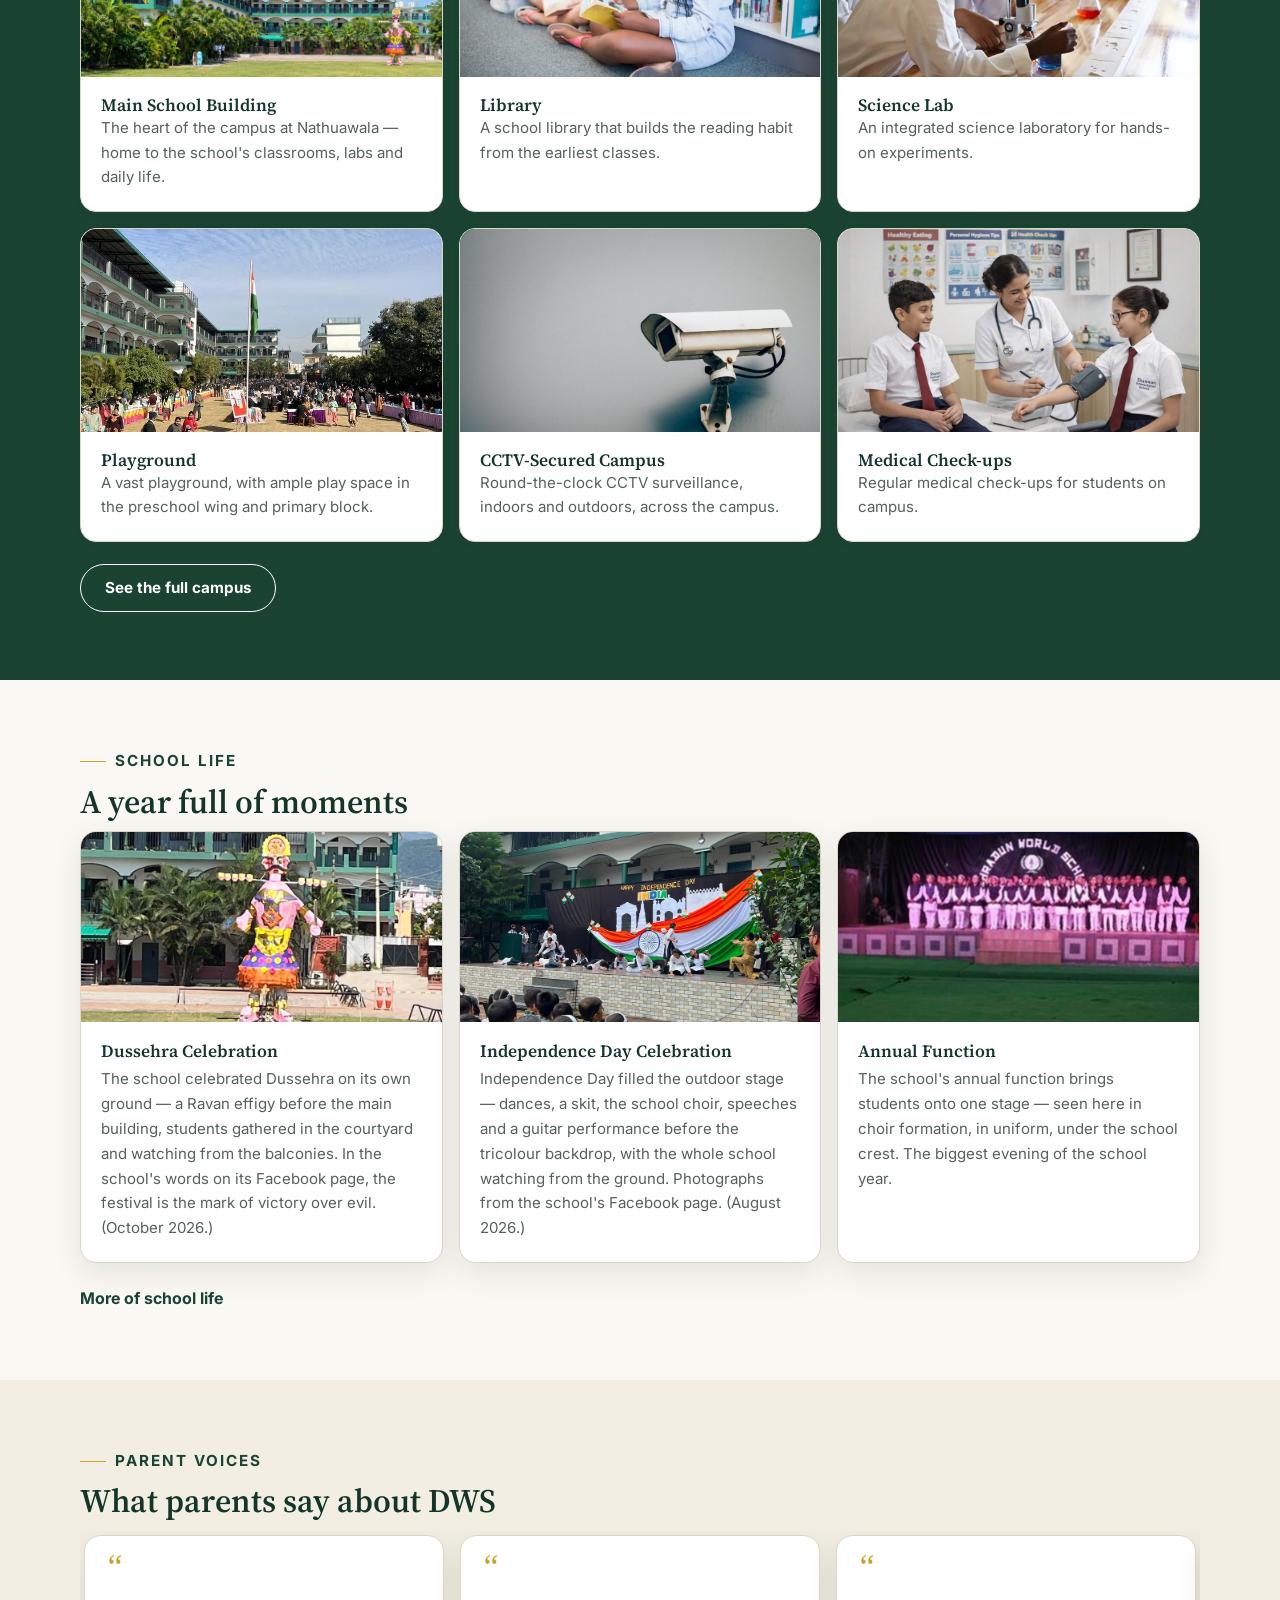
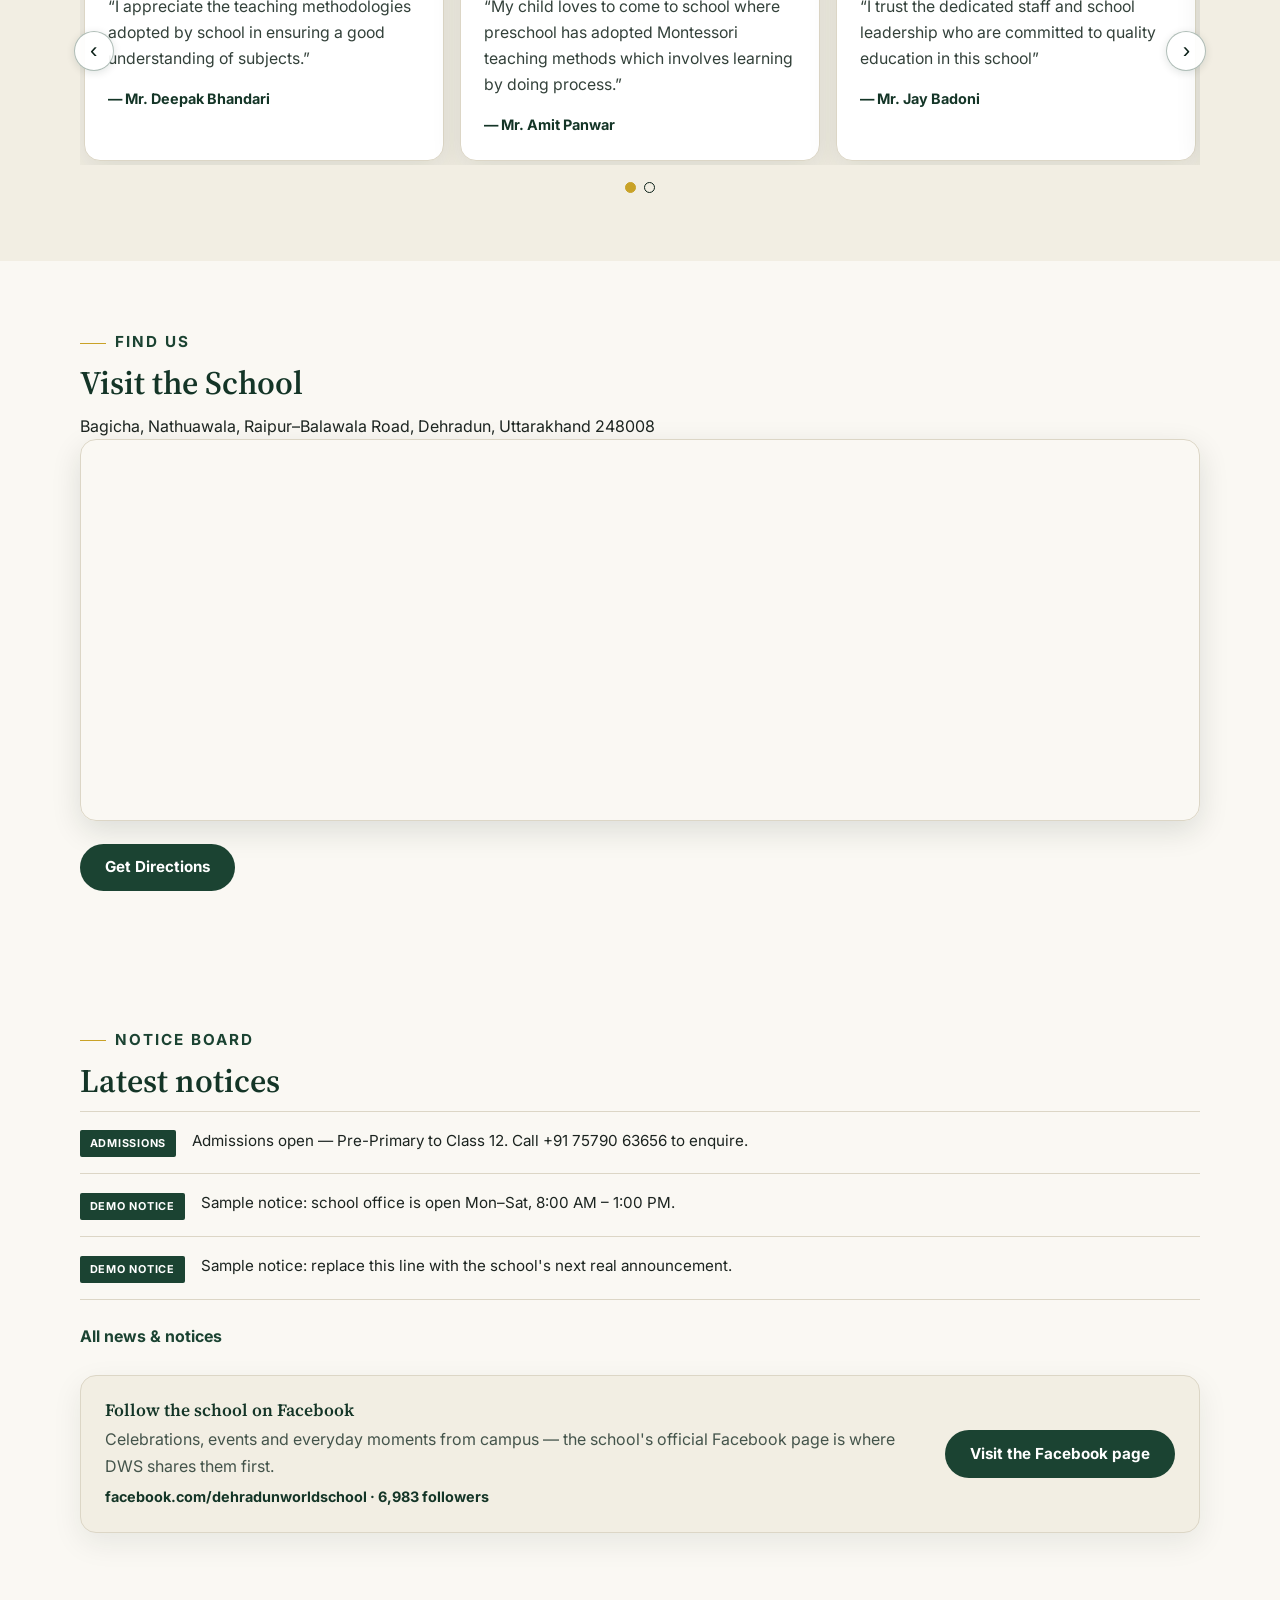
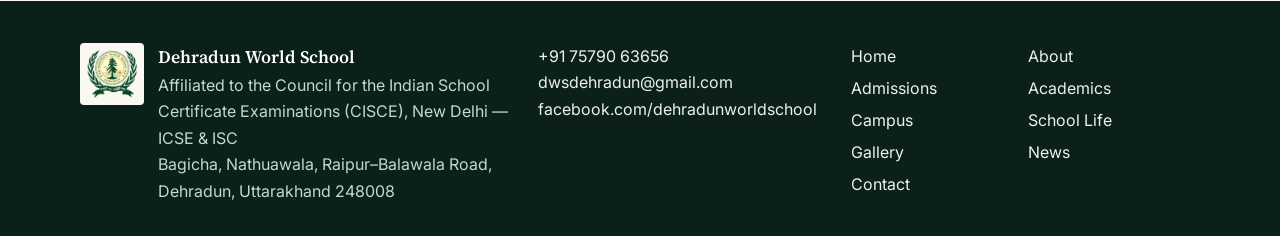
==== commit d11d970d: "Widen Director's Welcome card (container-wide)" ====
--- a/index.html
+++ b/index.html
@@ -62,7 +62,7 @@
   </section>
 
   <section class="section">
-    <div class="container">
+    <div class="container container-wide">
       <div class="director-welcome">
         <div class="dw-text">
           <div id="dwHead"></div>
--- a/styles.css
+++ b/styles.css
@@ -38,6 +38,9 @@
   outline:2px solid var(--green);outline-offset:2px;
 }
 .container{width:min(1120px,100% - 2.5rem);margin-inline:auto}
+/* Wide container — sections that should span toward the viewport edges
+   (Director's Welcome, aryan's call Oct 31, 2026). */
+.container-wide{width:min(1500px,100% - 2.5rem)}
 .section{padding:3.25rem 0}
 .section-tight{padding:2.2rem 0}
 .section-tint{background:var(--cream)}
